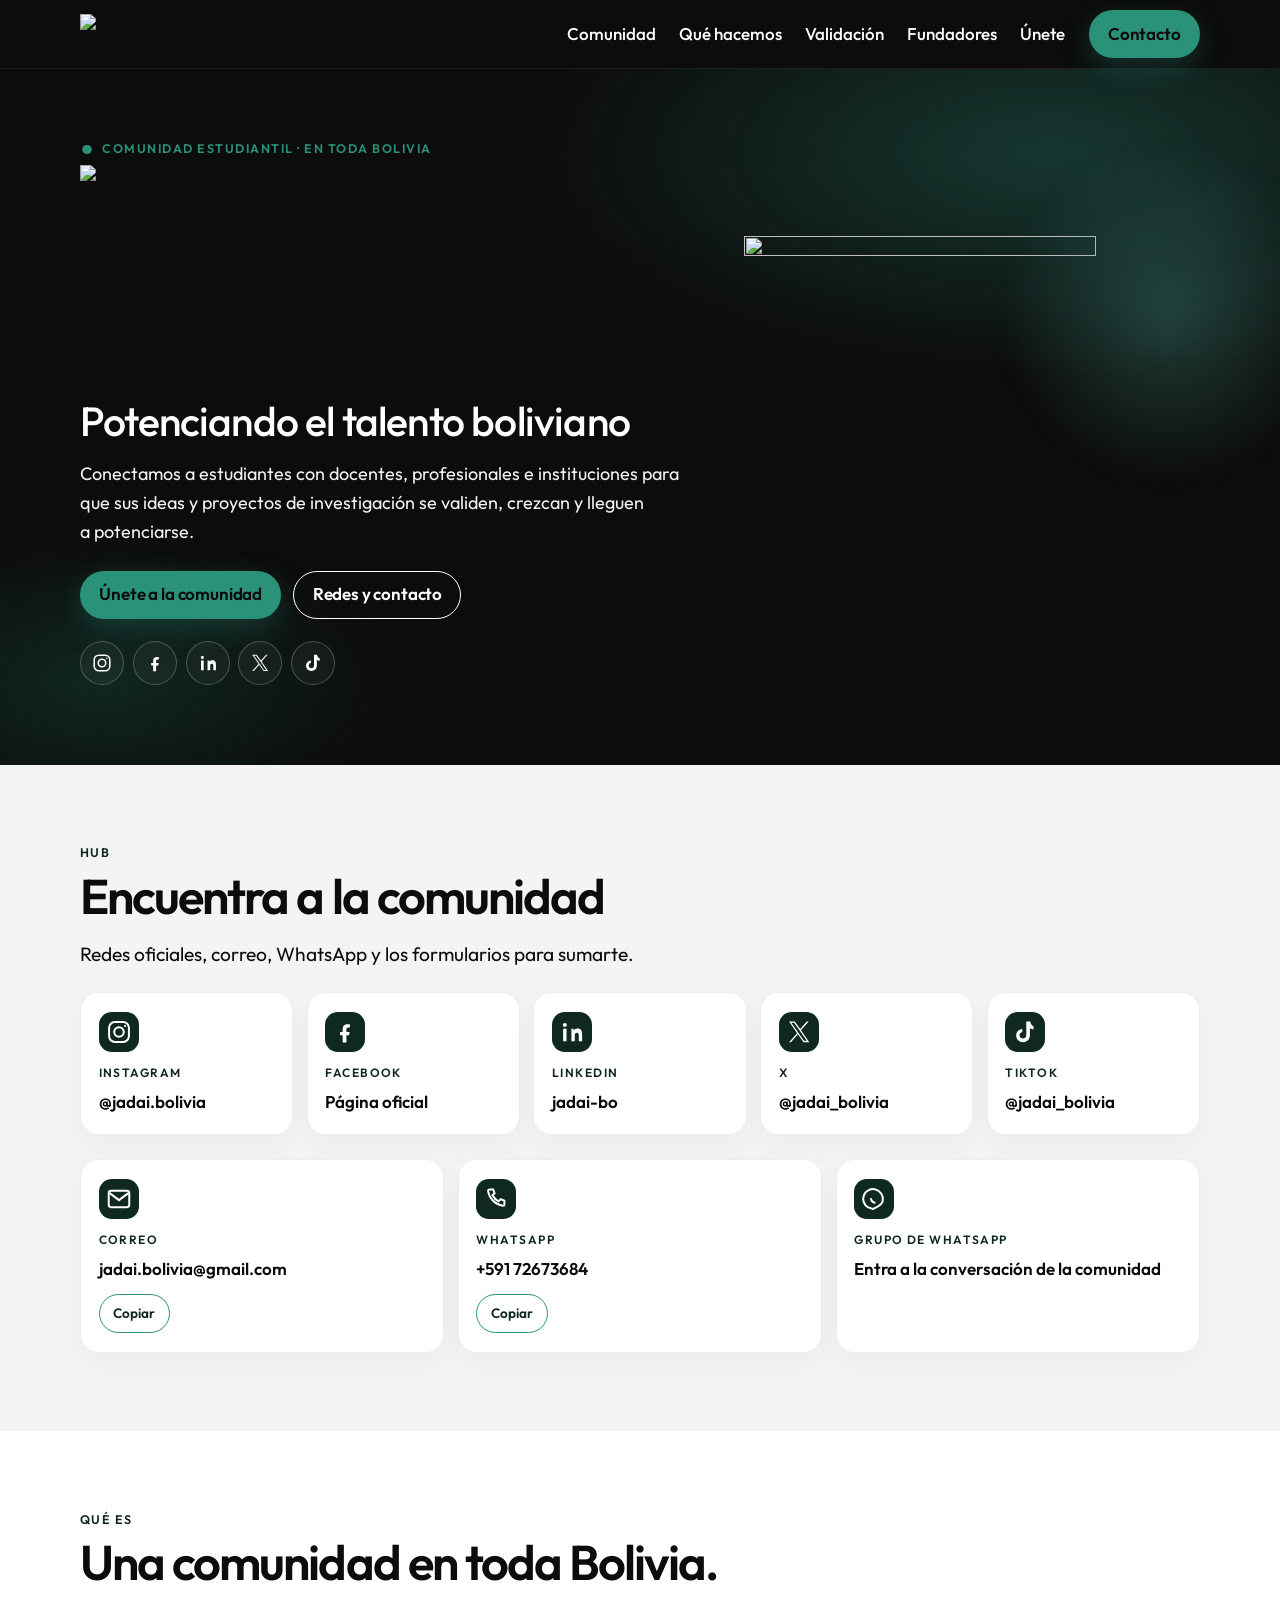
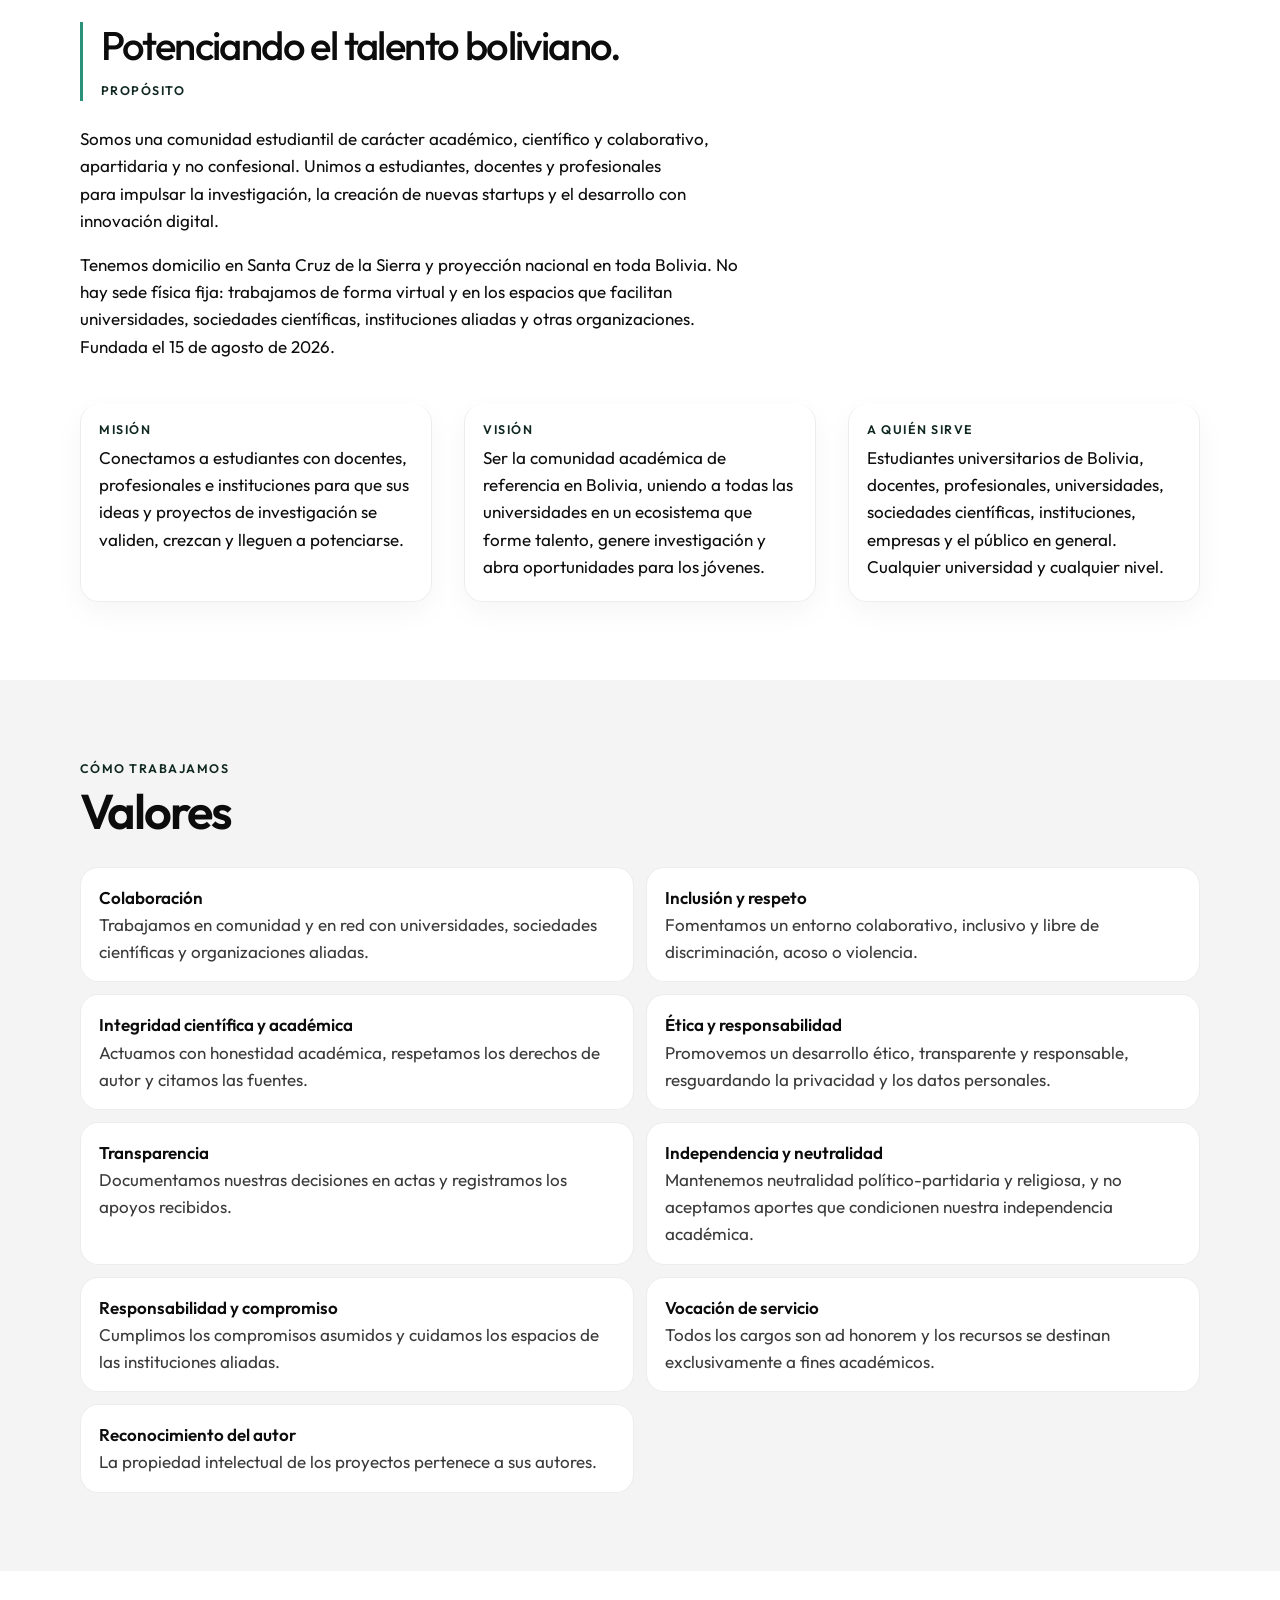
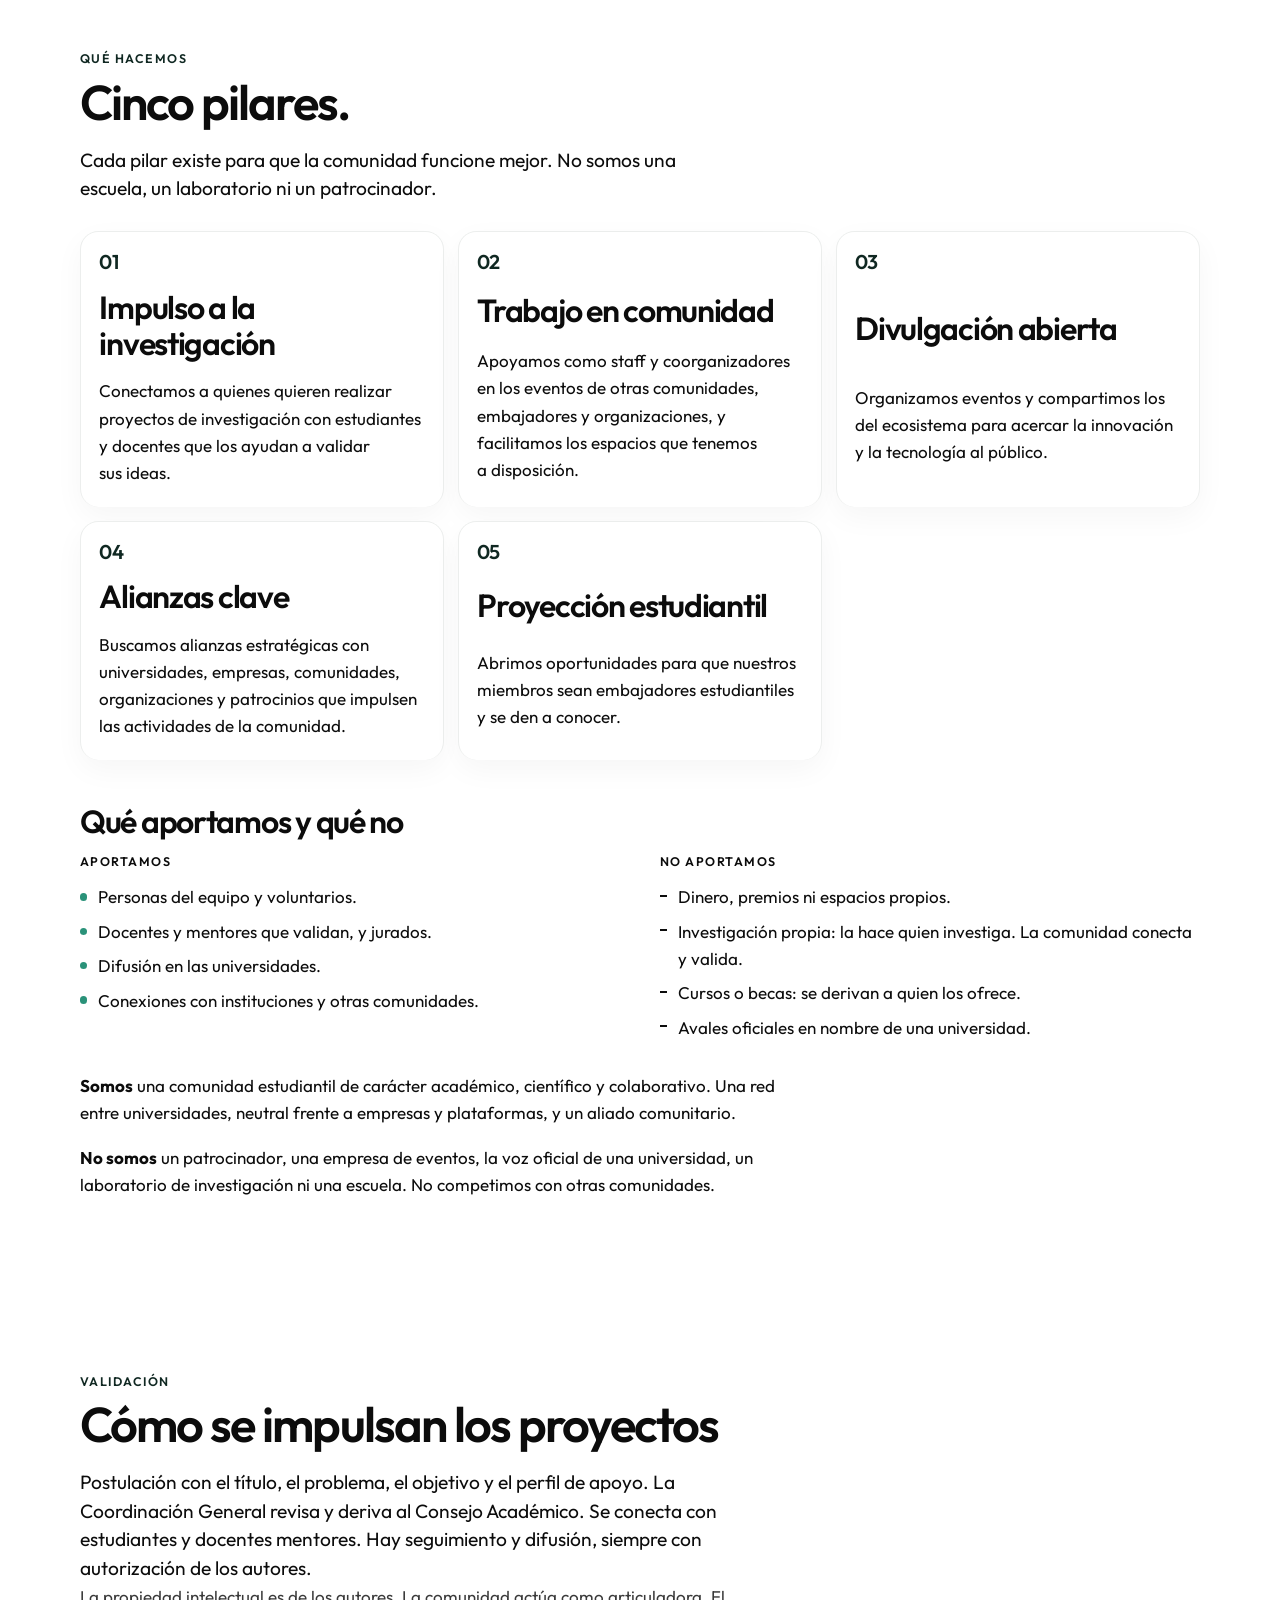
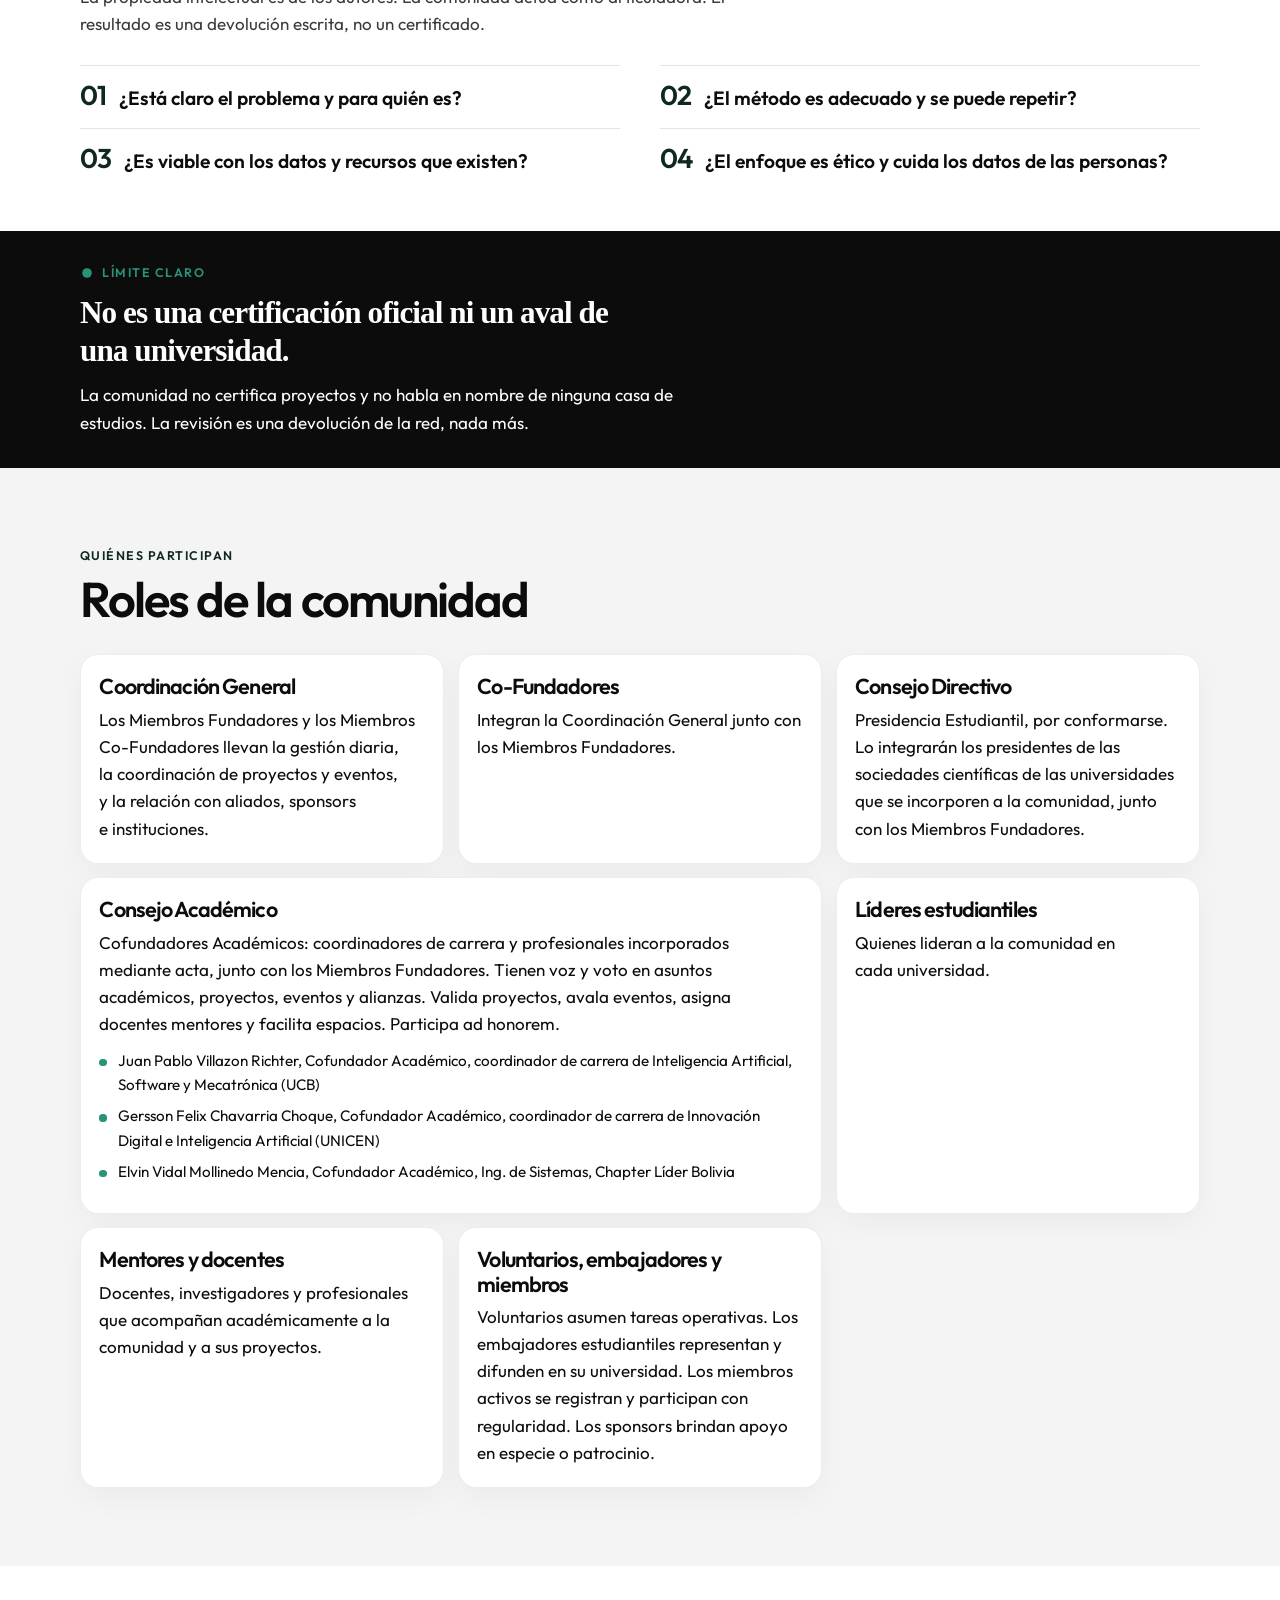
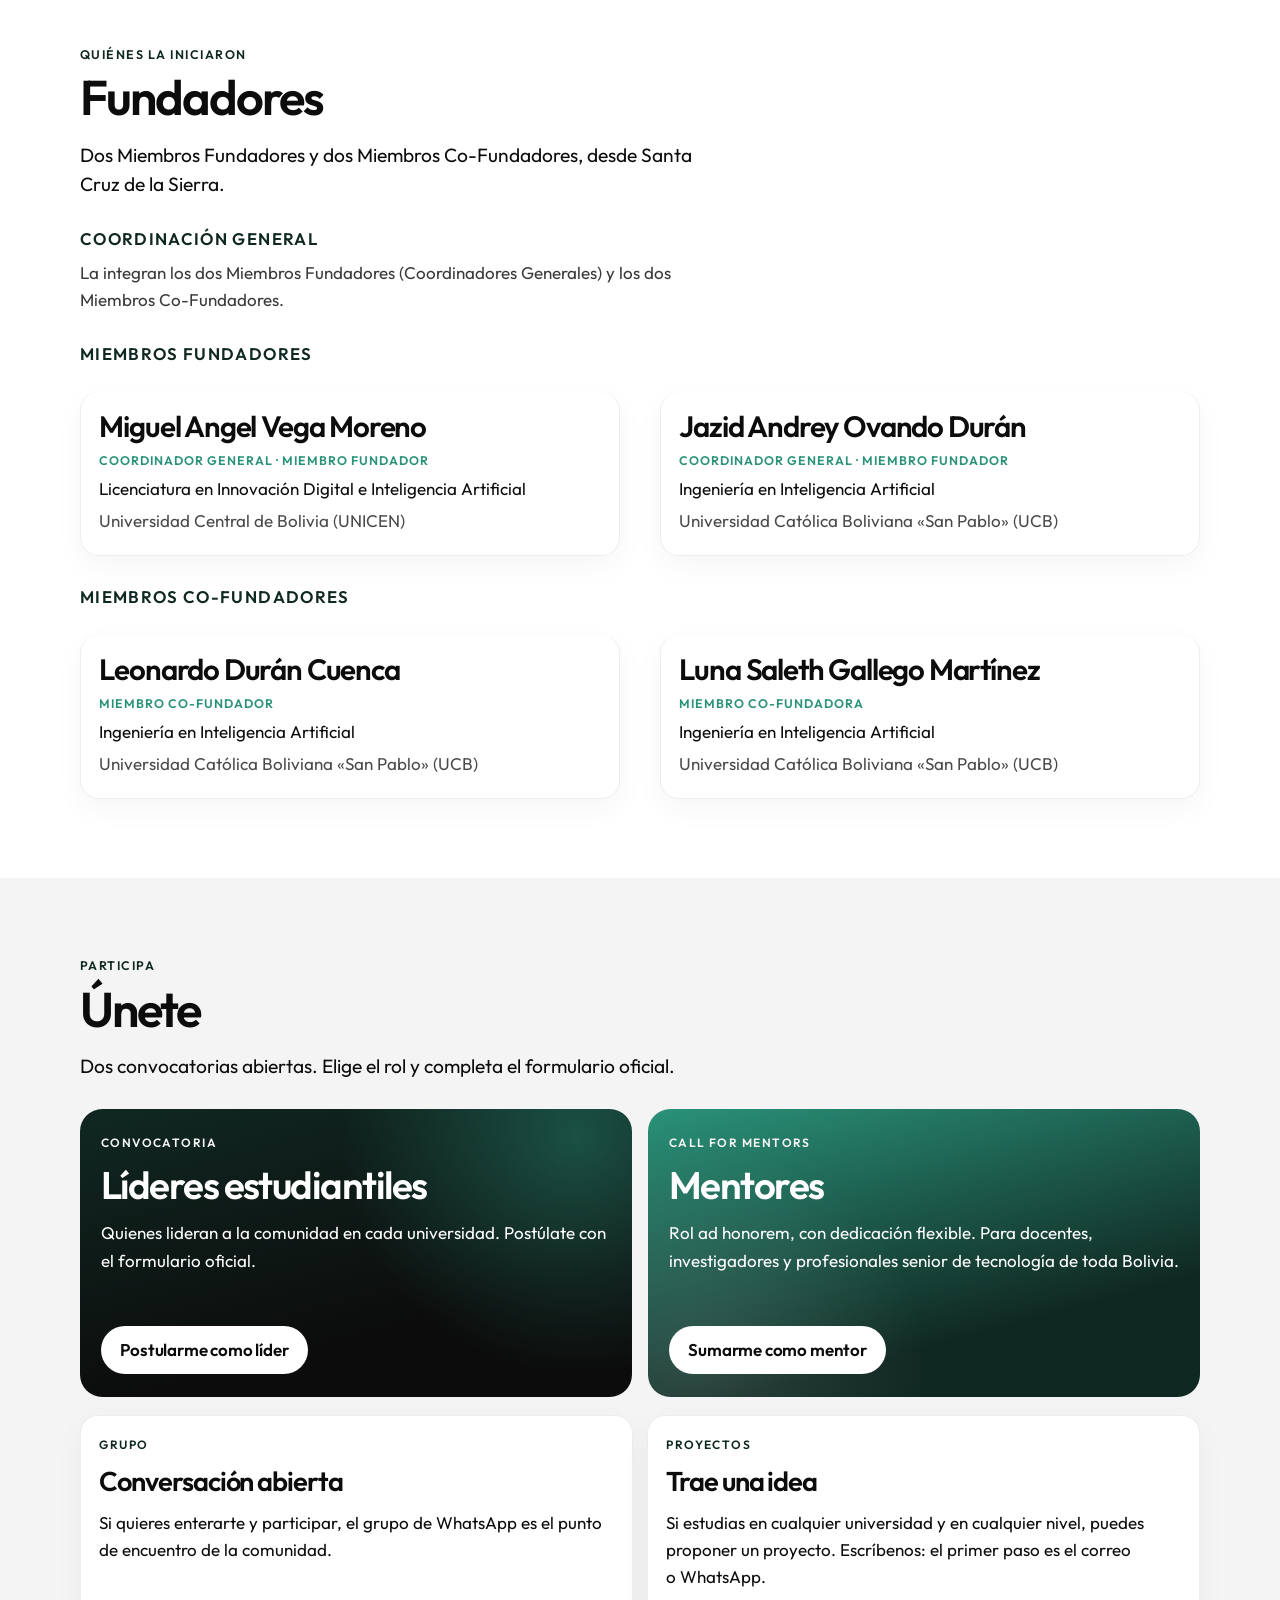
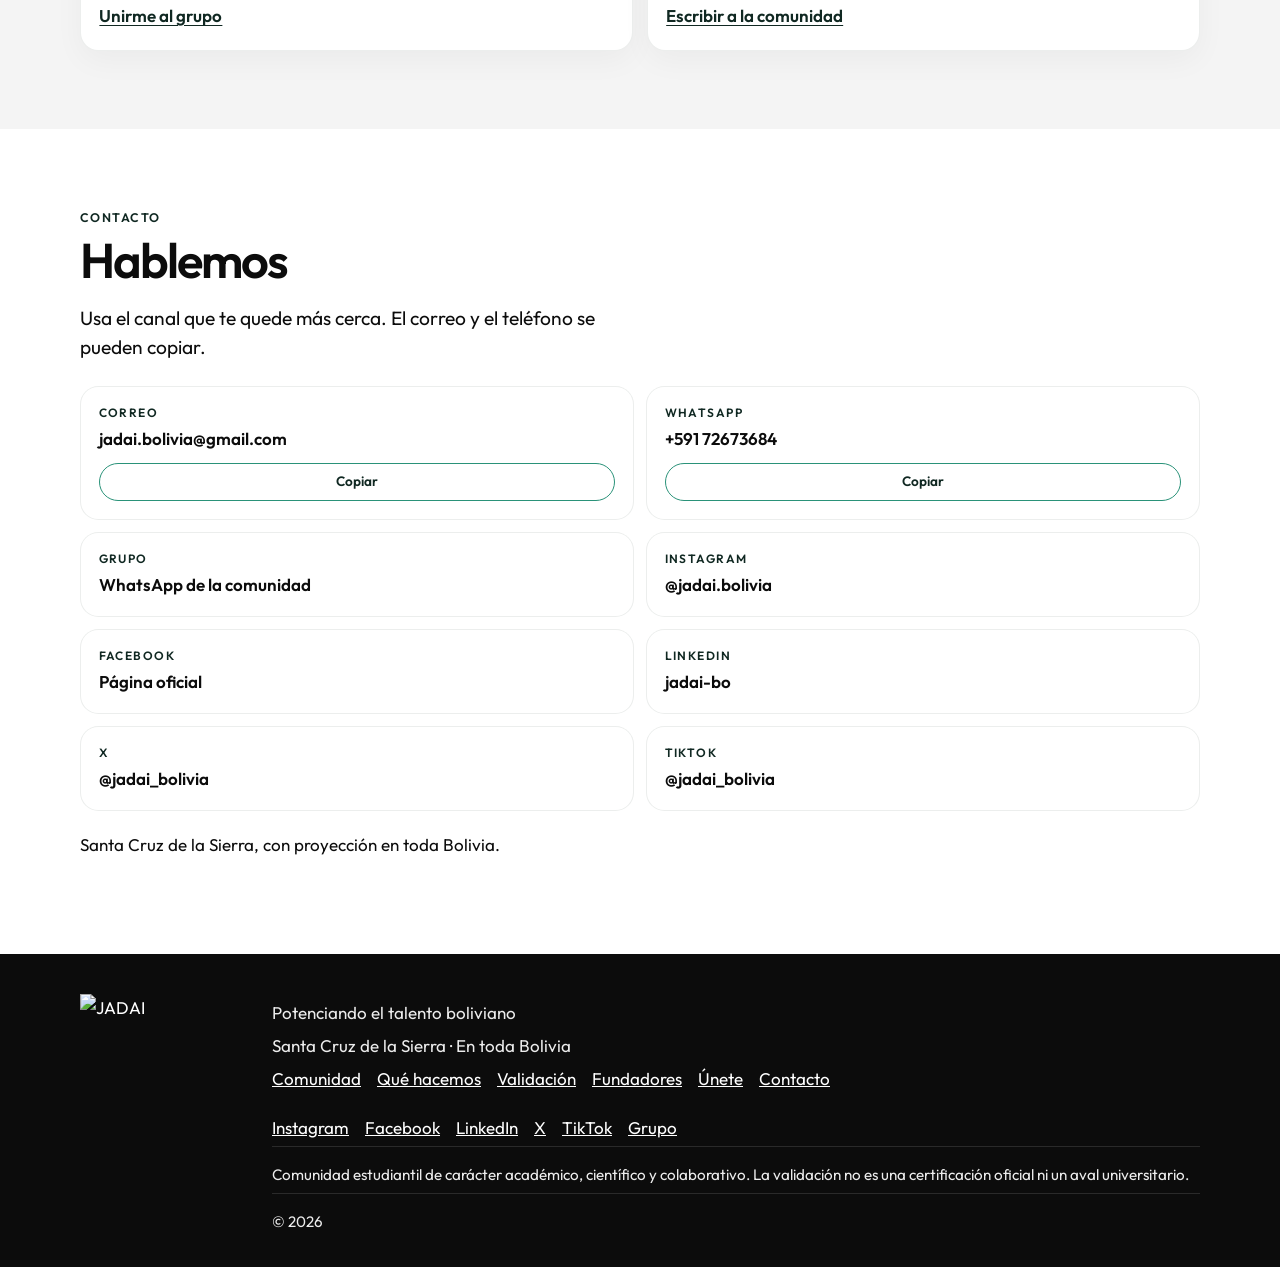
==== index.html @ df8240fe "Alinear identidad pública con las actas 001, 002 y 003. Los Co-Fundadores integran la Coordinación G" ====
<!DOCTYPE html>
<html lang="es-BO">
  <head>
    <meta charset="utf-8">
    <meta name="viewport" content="width=device-width, initial-scale=1">
    <meta name="color-scheme" content="dark light">
    <meta name="theme-color" content="#0C0C0C">
    <title>Potenciando el talento boliviano</title>
    <meta name="description" content="Comunidad estudiantil, académica y colaborativa en toda Bolivia. Conectamos a estudiantes con docentes, profesionales e instituciones para validar y potenciar proyectos de investigación.">
    <meta name="robots" content="index, follow">
    <link rel="canonical" href="https://vegamorenomiguelangel1-pixel.github.io/JADAI-/">
    <meta property="og:type" content="website">
    <meta property="og:locale" content="es_BO">
    <meta property="og:site_name" content="JADAI">
    <meta property="og:title" content="Potenciando el talento boliviano">
    <meta property="og:description" content="Comunidad estudiantil en toda Bolivia. Conectamos a estudiantes con docentes, profesionales e instituciones para que sus ideas y proyectos de investigación se validen, crezcan y lleguen a potenciarse.">
    <meta property="og:url" content="https://vegamorenomiguelangel1-pixel.github.io/JADAI-/">
    <meta property="og:image" content="https://vegamorenomiguelangel1-pixel.github.io/JADAI-/assets/og.png">
    <meta property="og:image:width" content="1200">
    <meta property="og:image:height" content="630">
    <meta property="og:image:alt" content="Marca: un círculo con un triángulo, dos puntos en la base y un punto verde en la cima. Potenciando el talento boliviano.">
    <meta name="twitter:card" content="summary_large_image">
    <meta name="twitter:site" content="@jadai_bolivia">
    <meta name="twitter:title" content="Potenciando el talento boliviano">
    <meta name="twitter:description" content="Comunidad estudiantil en toda Bolivia. Conectamos a estudiantes con docentes, profesionales e instituciones para potenciar la investigación.">
    <meta name="twitter:image" content="https://vegamorenomiguelangel1-pixel.github.io/JADAI-/assets/og.png">
    <link rel="icon" href="favicon.ico" sizes="any">
    <link rel="icon" href="assets/favicon.svg" type="image/svg+xml">
    <link rel="icon" href="assets/favicon-32.png" type="image/png" sizes="32x32">
    <link rel="apple-touch-icon" href="assets/apple-touch-icon.png">
    <link rel="manifest" href="site.webmanifest">
    <link rel="preload" href="assets/fonts/outfit-latin-400-normal.woff2" as="font" type="font/woff2" crossorigin>
    <link rel="preload" href="assets/fonts/outfit-latin-700-normal.woff2" as="font" type="font/woff2" crossorigin>
    <link rel="stylesheet" href="css/styles.css">
    <script>if (!window.matchMedia("(prefers-reduced-motion: reduce)").matches) document.documentElement.classList.add("can-reveal");</script>
    <noscript><style>.hub .reveal{opacity:1;transform:none}</style></noscript>
  </head>
  <body class="hub">
    <canvas id="marca-fondo" class="marca-fondo" aria-hidden="true"></canvas>
    <a class="skip" href="#contenido">Saltar al contenido</a>
    <header class="site-header">
      <div class="header-inner wrap">
        <a class="brand" href="#inicio">
          <img src="assets/logo-sin-texto-sobre-negro.svg" alt="Inicio" width="40" height="40">
        </a>
        <input class="nav-check" type="checkbox" id="nav-toggle">
        <label class="nav-toggle" for="nav-toggle">
          <span class="when-closed">Menú</span>
          <span class="when-open">Cerrar</span>
        </label>
        <nav id="nav" class="nav-panel" aria-label="Secciones">
          <ul>
            <li><a href="#que-es">Comunidad</a></li>
            <li><a href="#que-hacemos">Qué hacemos</a></li>
            <li><a href="#validacion">Validación</a></li>
            <li><a href="#fundadores">Fundadores</a></li>
            <li><a href="#unete">Únete</a></li>
          </ul>
          <a class="btn btn-primary btn-nav" href="#proponer">Contacto</a>
        </nav>
      </div>
    </header>

    <main id="contenido">
      <section class="hero" id="inicio" aria-labelledby="titulo">
        <div class="hero-glow" aria-hidden="true"></div>
        <div class="wrap hero-grid">
          <div class="hero-copy">
            <p class="kicker">
              <img class="pulse" src="assets/logo-punto-verde.svg" alt="" width="16" height="16">
              Comunidad estudiantil · En toda Bolivia
            </p>
            <h1 id="titulo">
              <img
                class="hero-wordmark"
                src="assets/logo-con-texto-sobre-negro.svg"
                width="280"
                height="280"
                alt="JADAI"
              >
            </h1>
            <p class="tagline">Potenciando el talento boliviano</p>
            <p class="lead">Conectamos a estudiantes con docentes, profesionales e instituciones para que sus ideas y proyectos de investigación se validen, crezcan y lleguen a potenciarse.</p>
            <div class="hero-actions">
              <a class="btn btn-primary" href="#unete">Únete a la comunidad</a>
              <a class="btn btn-ghost" href="#proponer">Redes y contacto</a>
            </div>
            <nav class="hero-socials" aria-label="Redes oficiales">
              <a href="https://www.instagram.com/jadai.bolivia/" target="_blank" rel="noopener noreferrer me" aria-label="Instagram">
                <svg viewBox="0 0 24 24" width="22" height="22" aria-hidden="true" fill="none" stroke="currentColor" stroke-width="1.7"><rect x="3.5" y="3.5" width="17" height="17" rx="5"/><circle cx="12" cy="12" r="4.1"/><circle cx="17.2" cy="6.8" r="0.9" fill="currentColor" stroke="none"/></svg>
              </a>
              <a href="https://www.facebook.com/share/1EzJkhTDfF/" target="_blank" rel="noopener noreferrer me" aria-label="Facebook">
                <svg viewBox="0 0 24 24" width="22" height="22" aria-hidden="true" fill="currentColor"><path d="M14 8.2h2.2V5.4H14c-2.4 0-4 1.5-4 4.1V12H7.8v2.8H10V21h3.2v-6.2h2.3l.5-2.8h-2.8v-2.1c0-.8.3-1.7 1.8-1.7Z"/></svg>
              </a>
              <a href="https://www.linkedin.com/company/jadai-bo/" target="_blank" rel="noopener noreferrer me" aria-label="LinkedIn">
                <svg viewBox="0 0 24 24" width="22" height="22" aria-hidden="true" fill="currentColor"><path d="M4.4 9.2h2.9V20H4.4V9.2ZM5.85 4.2a1.7 1.7 0 1 1 0 3.4 1.7 1.7 0 0 1 0-3.4ZM10.5 9.2h2.8v1.5c.4-.8 1.5-1.8 3.3-1.8 3.5 0 4.1 2.3 4.1 5.3V20h-2.9v-4.7c0-1.1 0-2.6-1.6-2.6s-1.8 1.2-1.8 2.5V20h-2.9V9.2Z"/></svg>
              </a>
              <a href="https://x.com/jadai_bolivia" target="_blank" rel="noopener noreferrer me" aria-label="X">
                <svg viewBox="0 0 24 24" width="22" height="22" aria-hidden="true" fill="currentColor"><path d="M13.7 10.4 20.3 3h-1.6l-5.7 6.4L8.4 3H3.5l6.9 10-6.9 7.8h1.6l6-6.8 4.8 6.8h4.9L13.7 10.4Zm-2.1 2.4-.7-1-5.5-7.8h2.4l4.4 6.3.7 1 5.8 8.2h-2.4l-4.7-6.7Z"/></svg>
              </a>
              <a href="https://www.tiktok.com/@jadai_bolivia" target="_blank" rel="noopener noreferrer me" aria-label="TikTok">
                <svg viewBox="0 0 24 24" width="22" height="22" aria-hidden="true" fill="currentColor"><path d="M14.2 3h2.3c.2 1.8 1.3 3.4 2.9 4.2v2.4c-1.1.1-2.2-.2-3.2-.8v6.3c0 3.2-2.6 5.7-5.9 5.7S4.4 18.3 4.4 15.1c0-3 2.3-5.5 5.3-5.7v2.5c-1.4.2-2.4 1.4-2.4 2.8 0 1.6 1.3 2.9 2.9 2.9s2.9-1.3 2.9-2.9V3Z"/></svg>
              </a>
            </nav>
          </div>
          <div class="hero-visual" aria-hidden="true">
            <img
              class="hero-logo"
              src="assets/logo-sin-texto-sobre-negro.svg"
              width="480"
              height="480"
              alt=""
            >
          </div>
        </div>
      </section>

      <section class="hub-dock" id="redes" aria-labelledby="redes-titulo">
        <div class="wrap">
          <p class="kicker">Hub</p>
          <h2 id="redes-titulo">Encuentra a la comunidad</h2>
          <p class="lede">Redes oficiales, correo, WhatsApp y los formularios para sumarte.</p>
          <div class="social-grid">
            <a class="dock-card tilt-card" href="https://www.instagram.com/jadai.bolivia/" target="_blank" rel="noopener noreferrer me">
              <span class="dock-icon" aria-hidden="true">
                <svg viewBox="0 0 24 24" width="28" height="28" fill="none" stroke="currentColor" stroke-width="1.7"><rect x="3.5" y="3.5" width="17" height="17" rx="5"/><circle cx="12" cy="12" r="4.1"/><circle cx="17.2" cy="6.8" r="0.9" fill="currentColor" stroke="none"/></svg>
              </span>
              <span class="dock-label">Instagram</span>
              <span class="dock-value">@jadai.bolivia</span>
            </a>
            <a class="dock-card tilt-card" href="https://www.facebook.com/share/1EzJkhTDfF/" target="_blank" rel="noopener noreferrer me">
              <span class="dock-icon" aria-hidden="true">
                <svg viewBox="0 0 24 24" width="28" height="28" fill="currentColor"><path d="M14 8.2h2.2V5.4H14c-2.4 0-4 1.5-4 4.1V12H7.8v2.8H10V21h3.2v-6.2h2.3l.5-2.8h-2.8v-2.1c0-.8.3-1.7 1.8-1.7Z"/></svg>
              </span>
              <span class="dock-label">Facebook</span>
              <span class="dock-value">Página oficial</span>
            </a>
            <a class="dock-card tilt-card" href="https://www.linkedin.com/company/jadai-bo/" target="_blank" rel="noopener noreferrer me">
              <span class="dock-icon" aria-hidden="true">
                <svg viewBox="0 0 24 24" width="28" height="28" fill="currentColor"><path d="M4.4 9.2h2.9V20H4.4V9.2ZM5.85 4.2a1.7 1.7 0 1 1 0 3.4 1.7 1.7 0 0 1 0-3.4ZM10.5 9.2h2.8v1.5c.4-.8 1.5-1.8 3.3-1.8 3.5 0 4.1 2.3 4.1 5.3V20h-2.9v-4.7c0-1.1 0-2.6-1.6-2.6s-1.8 1.2-1.8 2.5V20h-2.9V9.2Z"/></svg>
              </span>
              <span class="dock-label">LinkedIn</span>
              <span class="dock-value">jadai-bo</span>
            </a>
            <a class="dock-card tilt-card" href="https://x.com/jadai_bolivia" target="_blank" rel="noopener noreferrer me">
              <span class="dock-icon" aria-hidden="true">
                <svg viewBox="0 0 24 24" width="28" height="28" fill="currentColor"><path d="M13.7 10.4 20.3 3h-1.6l-5.7 6.4L8.4 3H3.5l6.9 10-6.9 7.8h1.6l6-6.8 4.8 6.8h4.9L13.7 10.4Zm-2.1 2.4-.7-1-5.5-7.8h2.4l4.4 6.3.7 1 5.8 8.2h-2.4l-4.7-6.7Z"/></svg>
              </span>
              <span class="dock-label">X</span>
              <span class="dock-value">@jadai_bolivia</span>
            </a>
            <a class="dock-card tilt-card" href="https://www.tiktok.com/@jadai_bolivia" target="_blank" rel="noopener noreferrer me">
              <span class="dock-icon" aria-hidden="true">
                <svg viewBox="0 0 24 24" width="28" height="28" fill="currentColor"><path d="M14.2 3h2.3c.2 1.8 1.3 3.4 2.9 4.2v2.4c-1.1.1-2.2-.2-3.2-.8v6.3c0 3.2-2.6 5.7-5.9 5.7S4.4 18.3 4.4 15.1c0-3 2.3-5.5 5.3-5.7v2.5c-1.4.2-2.4 1.4-2.4 2.8 0 1.6 1.3 2.9 2.9 2.9s2.9-1.3 2.9-2.9V3Z"/></svg>
              </span>
              <span class="dock-label">TikTok</span>
              <span class="dock-value">@jadai_bolivia</span>
            </a>
          </div>
          <div class="dock-grid">
            <div class="dock-card tilt-card">
              <span class="dock-icon" aria-hidden="true">
                <svg viewBox="0 0 24 24" width="28" height="28" fill="none" stroke="currentColor" stroke-width="1.7"><rect x="3.2" y="5" width="17.6" height="14" rx="2"/><path d="m4 7 8 6 8-6"/></svg>
              </span>
              <span class="dock-label">Correo</span>
              <a class="dock-value" href="mailto:jadai.bolivia@gmail.com">jadai.bolivia@gmail.com</a>
              <button class="copy-btn" type="button" data-copy="jadai.bolivia@gmail.com" data-ok="Correo copiado" aria-label="Copiar correo">Copiar</button>
            </div>
            <div class="dock-card tilt-card">
              <span class="dock-icon" aria-hidden="true">
                <svg viewBox="0 0 24 24" width="28" height="28" fill="none" stroke="currentColor" stroke-width="1.7"><path d="M6.5 3.8h3.1l1.2 3.2-1.8 1.8a12 12 0 0 0 5.2 5.2l1.8-1.8 3.2 1.2v3.1c0 .7-.6 1.3-1.3 1.3A15.2 15.2 0 0 1 5.2 5.1c0-.7.6-1.3 1.3-1.3Z"/></svg>
              </span>
              <span class="dock-label">WhatsApp</span>
              <a class="dock-value" href="https://wa.me/59172673684" target="_blank" rel="noopener noreferrer">+591 72673684</a>
              <button class="copy-btn" type="button" data-copy="+591 72673684" data-ok="Número copiado" aria-label="Copiar teléfono">Copiar</button>
            </div>
            <a class="dock-card tilt-card" href="https://chat.whatsapp.com/KNrKSTzLwH68PcHUtKXGtx" target="_blank" rel="noopener noreferrer">
              <span class="dock-icon" aria-hidden="true">
                <svg viewBox="0 0 24 24" width="28" height="28" fill="none" stroke="currentColor" stroke-width="1.7"><path d="M7 19.2A8.4 8.4 0 1 1 19.5 13c0 4.4-8.5 7.6-8.5 7.6S9.4 19.8 7 19.2Z"/><path d="M9.2 11.4c.4 2 2 3.6 4 4"/></svg>
              </span>
              <span class="dock-label">Grupo de WhatsApp</span>
              <span class="dock-value">Entra a la conversación de la comunidad</span>
            </a>
          </div>
        </div>
      </section>

      <section class="block" id="que-es" aria-labelledby="que-es-titulo">
        <div class="wrap">
          <p class="kicker">Qué es</p>
          <h2 id="que-es-titulo">Una comunidad en toda Bolivia.</h2>
          <blockquote class="purpose">
            <p>Potenciando el talento boliviano.</p>
            <footer>Propósito</footer>
          </blockquote>
          <div class="prose reveal">
            <p>Somos una comunidad estudiantil de carácter académico, científico y colaborativo, apartidaria y no confesional. Unimos a estudiantes, docentes y profesionales para impulsar la investigación, la creación de nuevas startups y el desarrollo con innovación digital.</p>
            <p>Tenemos domicilio en Santa Cruz de la Sierra y proyección nacional en toda Bolivia. No hay sede física fija: trabajamos de forma virtual y en los espacios que facilitan universidades, sociedades científicas, instituciones aliadas y otras organizaciones. Fundada el 15 de agosto de 2026.</p>
          </div>
          <div class="statements">
            <article class="tilt-card reveal">
              <h3>Misión</h3>
              <p>Conectamos a estudiantes con docentes, profesionales e instituciones para que sus ideas y proyectos de investigación se validen, crezcan y lleguen a potenciarse.</p>
            </article>
            <article class="tilt-card reveal">
              <h3>Visión</h3>
              <p>Ser la comunidad académica de referencia en Bolivia, uniendo a todas las universidades en un ecosistema que forme talento, genere investigación y abra oportunidades para los jóvenes.</p>
            </article>
            <article class="tilt-card reveal">
              <h3>A quién sirve</h3>
              <p>Estudiantes universitarios de Bolivia, docentes, profesionales, universidades, sociedades científicas, instituciones, empresas y el público en general. Cualquier universidad y cualquier nivel.</p>
            </article>
          </div>
        </div>
      </section>

      <section class="block band" id="valores" aria-labelledby="valores-titulo">
        <div class="wrap">
          <p class="kicker">Cómo trabajamos</p>
          <h2 id="valores-titulo">Valores</h2>
          <dl class="values">
            <div class="reveal">
              <dt>Colaboración</dt>
              <dd>Trabajamos en comunidad y en red con universidades, sociedades científicas y organizaciones aliadas.</dd>
            </div>
            <div class="reveal">
              <dt>Inclusión y respeto</dt>
              <dd>Fomentamos un entorno colaborativo, inclusivo y libre de discriminación, acoso o violencia.</dd>
            </div>
            <div class="reveal">
              <dt>Integridad científica y académica</dt>
              <dd>Actuamos con honestidad académica, respetamos los derechos de autor y citamos las fuentes.</dd>
            </div>
            <div class="reveal">
              <dt>Ética y responsabilidad</dt>
              <dd>Promovemos un desarrollo ético, transparente y responsable, resguardando la privacidad y los datos personales.</dd>
            </div>
            <div class="reveal">
              <dt>Transparencia</dt>
              <dd>Documentamos nuestras decisiones en actas y registramos los apoyos recibidos.</dd>
            </div>
            <div class="reveal">
              <dt>Independencia y neutralidad</dt>
              <dd>Mantenemos neutralidad político-partidaria y religiosa, y no aceptamos aportes que condicionen nuestra independencia académica.</dd>
            </div>
            <div class="reveal">
              <dt>Responsabilidad y compromiso</dt>
              <dd>Cumplimos los compromisos asumidos y cuidamos los espacios de las instituciones aliadas.</dd>
            </div>
            <div class="reveal">
              <dt>Vocación de servicio</dt>
              <dd>Todos los cargos son ad honorem y los recursos se destinan exclusivamente a fines académicos.</dd>
            </div>
            <div class="reveal">
              <dt>Reconocimiento del autor</dt>
              <dd>La propiedad intelectual de los proyectos pertenece a sus autores.</dd>
            </div>
          </dl>
        </div>
      </section>

      <section class="block" id="que-hacemos" aria-labelledby="hacemos-titulo">
        <div class="wrap">
          <p class="kicker">Qué hacemos</p>
          <h2 id="hacemos-titulo">Cinco pilares.</h2>
          <p class="lede">Cada pilar existe para que la comunidad funcione mejor. No somos una escuela, un laboratorio ni un patrocinador.</p>

          <ol class="pillars">
            <li class="tilt-card reveal">
              <span class="num" aria-hidden="true">01</span>
              <h3>Impulso a la investigación</h3>
              <p>Conectamos a quienes quieren realizar proyectos de investigación con estudiantes y docentes que los ayudan a validar sus ideas.</p>
            </li>
            <li class="tilt-card reveal">
              <span class="num" aria-hidden="true">02</span>
              <h3>Trabajo en comunidad</h3>
              <p>Apoyamos como staff y coorganizadores en los eventos de otras comunidades, embajadores y organizaciones, y facilitamos los espacios que tenemos a disposición.</p>
            </li>
            <li class="tilt-card reveal">
              <span class="num" aria-hidden="true">03</span>
              <h3>Divulgación abierta</h3>
              <p>Organizamos eventos y compartimos los del ecosistema para acercar la innovación y la tecnología al público.</p>
            </li>
            <li class="tilt-card reveal">
              <span class="num" aria-hidden="true">04</span>
              <h3>Alianzas clave</h3>
              <p>Buscamos alianzas estratégicas con universidades, empresas, comunidades, organizaciones y patrocinios que impulsen las actividades de la comunidad.</p>
            </li>
            <li class="tilt-card reveal">
              <span class="num" aria-hidden="true">05</span>
              <h3>Proyección estudiantil</h3>
              <p>Abrimos oportunidades para que nuestros miembros sean embajadores estudiantiles y se den a conocer.</p>
            </li>
          </ol>

          <div class="limits reveal">
            <h3>Qué aportamos y qué no</h3>
            <div class="split">
              <div>
                <h4>Aportamos</h4>
                <ul class="plain-list">
                  <li>Personas del equipo y voluntarios.</li>
                  <li>Docentes y mentores que validan, y jurados.</li>
                  <li>Difusión en las universidades.</li>
                  <li>Conexiones con instituciones y otras comunidades.</li>
                </ul>
              </div>
              <div>
                <h4>No aportamos</h4>
                <ul class="plain-list dash-list">
                  <li>Dinero, premios ni espacios propios.</li>
                  <li>Investigación propia: la hace quien investiga. La comunidad conecta y valida.</li>
                  <li>Cursos o becas: se derivan a quien los ofrece.</li>
                  <li>Avales oficiales en nombre de una universidad.</li>
                </ul>
              </div>
            </div>
            <div class="identity-lines">
              <p><strong>Somos</strong> una comunidad estudiantil de carácter académico, científico y colaborativo. Una red entre universidades, neutral frente a empresas y plataformas, y un aliado comunitario.</p>
              <p><strong>No somos</strong> un patrocinador, una empresa de eventos, la voz oficial de una universidad, un laboratorio de investigación ni una escuela. No competimos con otras comunidades.</p>
            </div>
          </div>
        </div>
      </section>

      <section class="block" id="validacion" aria-labelledby="validacion-titulo">
        <div class="wrap">
          <p class="kicker">Validación</p>
          <h2 id="validacion-titulo">Cómo se impulsan los proyectos</h2>
          <p class="lede">Postulación con el título, el problema, el objetivo y el perfil de apoyo. La Coordinación General revisa y deriva al Consejo Académico. Se conecta con estudiantes y docentes mentores. Hay seguimiento y difusión, siempre con autorización de los autores.</p>
          <p class="aside">La propiedad intelectual es de los autores. La comunidad actúa como articuladora. El resultado es una devolución escrita, no un certificado.</p>
          <ol class="questions">
            <li class="reveal">
              <span class="num" aria-hidden="true">01</span>
              <h3>¿Está claro el problema y para quién es?</h3>
            </li>
            <li class="reveal">
              <span class="num" aria-hidden="true">02</span>
              <h3>¿El método es adecuado y se puede repetir?</h3>
            </li>
            <li class="reveal">
              <span class="num" aria-hidden="true">03</span>
              <h3>¿Es viable con los datos y recursos que existen?</h3>
            </li>
            <li class="reveal">
              <span class="num" aria-hidden="true">04</span>
              <h3>¿El enfoque es ético y cuida los datos de las personas?</h3>
            </li>
          </ol>
        </div>
        <div class="disclaimer">
          <div class="wrap">
            <p class="kicker">
              <img src="assets/logo-punto-verde.svg" alt="" width="16" height="16">
              Límite claro
            </p>
            <p class="disclaimer-title">No es una certificación oficial ni un aval de una universidad.</p>
            <p>La comunidad no certifica proyectos y no habla en nombre de ninguna casa de estudios. La revisión es una devolución de la red, nada más.</p>
          </div>
        </div>
      </section>

      <section class="block band" id="roles" aria-labelledby="roles-titulo">
        <div class="wrap">
          <p class="kicker">Quiénes participan</p>
          <h2 id="roles-titulo">Roles de la comunidad</h2>
          <div class="roles-grid">
            <article class="role-card tilt-card reveal">
              <h3>Coordinación General</h3>
              <p>Los Miembros Fundadores y los Miembros Co-Fundadores llevan la gestión diaria, la coordinación de proyectos y eventos, y la relación con aliados, sponsors e instituciones.</p>
            </article>
            <article class="role-card tilt-card reveal">
              <h3>Co-Fundadores</h3>
              <p>Integran la Coordinación General junto con los Miembros Fundadores.</p>
            </article>
            <article class="role-card tilt-card reveal">
              <h3>Consejo Directivo</h3>
              <p>Presidencia Estudiantil, por conformarse. Lo integrarán los presidentes de las sociedades científicas de las universidades que se incorporen a la comunidad, junto con los Miembros Fundadores.</p>
            </article>
            <article class="role-card tilt-card reveal">
              <h3>Consejo Académico</h3>
              <p>Cofundadores Académicos: coordinadores de carrera y profesionales incorporados mediante acta, junto con los Miembros Fundadores. Tienen voz y voto en asuntos académicos, proyectos, eventos y alianzas. Valida proyectos, avala eventos, asigna docentes mentores y facilita espacios. Participa ad honorem.</p>
              <ul class="plain-list">
                <li>Juan Pablo Villazon Richter, Cofundador Académico, coordinador de carrera de Inteligencia Artificial, Software y Mecatrónica (UCB)</li>
                <li>Gersson Felix Chavarria Choque, Cofundador Académico, coordinador de carrera de Innovación Digital e Inteligencia Artificial (UNICEN)</li>
                <li>Elvin Vidal Mollinedo Mencia, Cofundador Académico, Ing. de Sistemas, Chapter Líder Bolivia</li>
              </ul>
            </article>
            <article class="role-card tilt-card reveal">
              <h3>Líderes estudiantiles</h3>
              <p>Quienes lideran a la comunidad en cada universidad.</p>
            </article>
            <article class="role-card tilt-card reveal">
              <h3>Mentores y docentes</h3>
              <p>Docentes, investigadores y profesionales que acompañan académicamente a la comunidad y a sus proyectos.</p>
            </article>
            <article class="role-card tilt-card reveal">
              <h3>Voluntarios, embajadores y miembros</h3>
              <p>Voluntarios asumen tareas operativas. Los embajadores estudiantiles representan y difunden en su universidad. Los miembros activos se registran y participan con regularidad. Los sponsors brindan apoyo en especie o patrocinio.</p>
            </article>
          </div>
        </div>
      </section>

      <section class="block" id="fundadores" aria-labelledby="fundadores-titulo">
        <div class="wrap">
          <p class="kicker">Quiénes la iniciaron</p>
          <h2 id="fundadores-titulo">Fundadores</h2>
          <p class="lede">Dos Miembros Fundadores y dos Miembros Co-Fundadores, desde Santa Cruz de la Sierra.</p>
          <h3 class="founders-label">Coordinación General</h3>
          <p class="aside">La integran los dos Miembros Fundadores (Coordinadores Generales) y los dos Miembros Co-Fundadores.</p>
          <h3 class="founders-label">Miembros Fundadores</h3>
          <div class="founders">
            <article class="founder tilt-card reveal">
              <h3>Miguel Angel Vega Moreno</h3>
              <p class="role-tag">Coordinador General · Miembro Fundador</p>
              <p class="program">Licenciatura en Innovación Digital e Inteligencia Artificial</p>
              <p class="uni">Universidad Central de Bolivia (UNICEN)</p>
            </article>
            <article class="founder tilt-card reveal">
              <h3>Jazid Andrey Ovando Durán</h3>
              <p class="role-tag">Coordinador General · Miembro Fundador</p>
              <p class="program">Ingeniería en Inteligencia Artificial</p>
              <p class="uni">Universidad Católica Boliviana «San Pablo» (UCB)</p>
            </article>
          </div>
          <h3 class="founders-label">Miembros Co-Fundadores</h3>
          <div class="founders">
            <article class="founder tilt-card reveal">
              <h3>Leonardo Durán Cuenca</h3>
              <p class="role-tag">Miembro Co-Fundador</p>
              <p class="program">Ingeniería en Inteligencia Artificial</p>
              <p class="uni">Universidad Católica Boliviana «San Pablo» (UCB)</p>
            </article>
            <article class="founder tilt-card reveal">
              <h3>Luna Saleth Gallego Martínez</h3>
              <p class="role-tag">Miembro Co-Fundadora</p>
              <p class="program">Ingeniería en Inteligencia Artificial</p>
              <p class="uni">Universidad Católica Boliviana «San Pablo» (UCB)</p>
            </article>
          </div>
        </div>
      </section>

      <section class="block band cta-band" id="unete" aria-labelledby="unete-titulo">
        <div class="wrap">
          <p class="kicker">Participa</p>
          <h2 id="unete-titulo">Únete</h2>
          <p class="lede">Dos convocatorias abiertas. Elige el rol y completa el formulario oficial.</p>
          <div class="cta-grid">
            <article class="cta-card is-leaders tilt-card reveal">
              <p class="card-kicker">Convocatoria</p>
              <h3>Líderes estudiantiles</h3>
              <p>Quienes lideran a la comunidad en cada universidad. Postúlate con el formulario oficial.</p>
              <div class="cta-actions">
                <a class="btn btn-primary" href="https://docs.google.com/forms/d/e/1FAIpQLSf5OEiT_UkVpUNN4TOM_5mx_J36dkZt2rhMXihfU1ddOK2iaA/viewform" target="_blank" rel="noopener noreferrer">Postularme como líder</a>
              </div>
            </article>
            <article class="cta-card is-mentors tilt-card reveal">
              <p class="card-kicker">CALL FOR MENTORS</p>
              <h3>Mentores</h3>
              <p>Rol ad honorem, con dedicación flexible. Para docentes, investigadores y profesionales senior de tecnología de toda Bolivia.</p>
              <div class="cta-actions">
                <a class="btn btn-primary" href="https://docs.google.com/forms/d/e/1FAIpQLSeta4CyWQitrjLGudpPh4KrEHNrIrGud82MCAZZ6jmZkaoWzA/viewform" target="_blank" rel="noopener noreferrer">Sumarme como mentor</a>
              </div>
            </article>
          </div>
          <div class="join-grid secondary-join">
            <article class="join-card tilt-card reveal">
              <p class="card-kicker">Grupo</p>
              <h3>Conversación abierta</h3>
              <p>Si quieres enterarte y participar, el grupo de WhatsApp es el punto de encuentro de la comunidad.</p>
              <a class="card-link" href="https://chat.whatsapp.com/KNrKSTzLwH68PcHUtKXGtx" target="_blank" rel="noopener noreferrer">Unirme al grupo</a>
            </article>
            <article class="join-card tilt-card reveal">
              <p class="card-kicker">Proyectos</p>
              <h3>Trae una idea</h3>
              <p>Si estudias en cualquier universidad y en cualquier nivel, puedes proponer un proyecto. Escríbenos: el primer paso es el correo o WhatsApp.</p>
              <a class="card-link" href="#proponer">Escribir a la comunidad</a>
            </article>
          </div>
        </div>
      </section>

      <section class="block" id="proponer" aria-labelledby="contacto">
        <div class="wrap">
          <p class="kicker">Contacto</p>
          <h2 id="contacto">Hablemos</h2>
          <p class="lede">Usa el canal que te quede más cerca. El correo y el teléfono se pueden copiar.</p>
          <ul class="contact-list">
            <li class="tilt-card reveal">
              <span>Correo</span>
              <a href="mailto:jadai.bolivia@gmail.com">jadai.bolivia@gmail.com</a>
              <button class="copy-btn" type="button" data-copy="jadai.bolivia@gmail.com" data-ok="Correo copiado" aria-label="Copiar correo">Copiar</button>
            </li>
            <li class="tilt-card reveal">
              <span>WhatsApp</span>
              <a href="https://wa.me/59172673684" target="_blank" rel="noopener noreferrer">+591 72673684</a>
              <button class="copy-btn" type="button" data-copy="+591 72673684" data-ok="Número copiado" aria-label="Copiar teléfono">Copiar</button>
            </li>
            <li class="tilt-card reveal">
              <span>Grupo</span>
              <a href="https://chat.whatsapp.com/KNrKSTzLwH68PcHUtKXGtx" target="_blank" rel="noopener noreferrer">WhatsApp de la comunidad</a>
            </li>
            <li class="tilt-card reveal">
              <span>Instagram</span>
              <a href="https://www.instagram.com/jadai.bolivia/" target="_blank" rel="noopener noreferrer">@jadai.bolivia</a>
            </li>
            <li class="tilt-card reveal">
              <span>Facebook</span>
              <a href="https://www.facebook.com/share/1EzJkhTDfF/" target="_blank" rel="noopener noreferrer">Página oficial</a>
            </li>
            <li class="tilt-card reveal">
              <span>LinkedIn</span>
              <a href="https://www.linkedin.com/company/jadai-bo/" target="_blank" rel="noopener noreferrer">jadai-bo</a>
            </li>
            <li class="tilt-card reveal">
              <span>X</span>
              <a href="https://x.com/jadai_bolivia" target="_blank" rel="noopener noreferrer">@jadai_bolivia</a>
            </li>
            <li class="tilt-card reveal">
              <span>TikTok</span>
              <a href="https://www.tiktok.com/@jadai_bolivia" target="_blank" rel="noopener noreferrer">@jadai_bolivia</a>
            </li>
          </ul>
          <p class="stage">Santa Cruz de la Sierra, con proyección en toda Bolivia.</p>
        </div>
      </section>
    </main>

    <p id="copia-estado" class="copy-status" role="status" aria-live="polite"></p>

    <footer class="site-footer">
      <div class="wrap footer-grid">
        <img class="footer-logo" src="assets/logo-con-texto-sobre-negro.svg" width="160" height="160" alt="JADAI">
        <div>
          <p>Potenciando el talento boliviano</p>
          <p>Santa Cruz de la Sierra · En toda Bolivia</p>
          <ul class="footer-nav">
            <li><a href="#que-es">Comunidad</a></li>
            <li><a href="#que-hacemos">Qué hacemos</a></li>
            <li><a href="#validacion">Validación</a></li>
            <li><a href="#fundadores">Fundadores</a></li>
            <li><a href="#unete">Únete</a></li>
            <li><a href="#proponer">Contacto</a></li>
          </ul>
          <ul class="footer-socials">
            <li><a href="https://www.instagram.com/jadai.bolivia/" target="_blank" rel="noopener noreferrer" aria-label="Instagram">Instagram</a></li>
            <li><a href="https://www.facebook.com/share/1EzJkhTDfF/" target="_blank" rel="noopener noreferrer" aria-label="Facebook">Facebook</a></li>
            <li><a href="https://www.linkedin.com/company/jadai-bo/" target="_blank" rel="noopener noreferrer" aria-label="LinkedIn">LinkedIn</a></li>
            <li><a href="https://x.com/jadai_bolivia" target="_blank" rel="noopener noreferrer" aria-label="X">X</a></li>
            <li><a href="https://www.tiktok.com/@jadai_bolivia" target="_blank" rel="noopener noreferrer" aria-label="TikTok">TikTok</a></li>
            <li><a href="https://chat.whatsapp.com/KNrKSTzLwH68PcHUtKXGtx" target="_blank" rel="noopener noreferrer">Grupo</a></li>
          </ul>
          <p class="legal">Comunidad estudiantil de carácter académico, científico y colaborativo. La validación no es una certificación oficial ni un aval universitario.</p>
          <p class="legal">© 2026</p>
        </div>
      </div>
    </footer>
    <script src="js/main.js" defer></script>
  </body>
</html>
---- css/styles.css ----
/* Paleta de marca: #0C0C0C, #FFFFFF, #F4F4F4, #2A9279, #449582, #102822.
   Outfit es la fuente del sitio. */

@font-face {
  font-family: Outfit;
  font-style: normal;
  font-weight: 400;
  font-display: swap;
  src: url("../assets/fonts/outfit-latin-400-normal.woff2") format("woff2");
}

@font-face {
  font-family: Outfit;
  font-style: normal;
  font-weight: 500;
  font-display: swap;
  src: url("../assets/fonts/outfit-latin-500-normal.woff2") format("woff2");
}

@font-face {
  font-family: Outfit;
  font-style: normal;
  font-weight: 600;
  font-display: swap;
  src: url("../assets/fonts/outfit-latin-600-normal.woff2") format("woff2");
}

@font-face {
  font-family: Outfit;
  font-style: normal;
  font-weight: 700;
  font-display: swap;
  src: url("../assets/fonts/outfit-latin-700-normal.woff2") format("woff2");
}

@font-face {
  font-family: "Fraunces";
  font-style: italic;
  font-weight: 400;
  font-display: swap;
  src: url("../assets/fonts/fraunces-latin-400-italic.woff2") format("woff2");
}

@font-face {
  font-family: "Fraunces";
  font-style: normal;
  font-weight: 600;
  font-display: swap;
  src: url("../assets/fonts/fraunces-latin-600-normal.woff2") format("woff2");
}

@font-face {
  font-family: "Fraunces";
  font-style: normal;
  font-weight: 700;
  font-display: swap;
  src: url("../assets/fonts/fraunces-latin-700-normal.woff2") format("woff2");
}

@font-face {
  font-family: "Source Sans 3";
  font-style: normal;
  font-weight: 400;
  font-display: swap;
  src: url("../assets/fonts/source-sans-3-latin-400-normal.woff2") format("woff2");
}

@font-face {
  font-family: "Source Sans 3";
  font-style: normal;
  font-weight: 500;
  font-display: swap;
  src: url("../assets/fonts/source-sans-3-latin-500-normal.woff2") format("woff2");
}

@font-face {
  font-family: "Source Sans 3";
  font-style: normal;
  font-weight: 600;
  font-display: swap;
  src: url("../assets/fonts/source-sans-3-latin-600-normal.woff2") format("woff2");
}

:root {
  --black: #0c0c0c;
  --white: #ffffff;
  --green: #2a9279;
  --green-mid: #449582;
  --green-dark: #102822;
  --green-ink: #102822;
  --green-wash: #e7f4f0;
  --paper: #f4f4f4;
  --muted: #3a3a3a;
  --quiet: #4a4a4a;
  --line: #e4e4e4;
  --header: 4.25rem;
  --section: clamp(3.5rem, 2.5rem + 3vw, 6rem);
  --wrap: 70rem;
  --radius: 1.15rem;
  color-scheme: light;
}

*,
*::before,
*::after {
  box-sizing: border-box;
}

html {
  scroll-behavior: smooth;
}

body {
  margin: 0;
  font-family: Outfit, "Segoe UI", sans-serif;
  font-size: 1.0625rem;
  font-weight: 400;
  line-height: 1.6;
  color: var(--black);
  background: var(--white);
}

img {
  max-width: 100%;
  height: auto;
  display: block;
}

h1,
h2,
h3,
.tagline,
.purpose p,
.num {
  font-family: Outfit, "Segoe UI", sans-serif;
  font-weight: 600;
  letter-spacing: -0.04em;
  line-height: 1.12;
}

.doc-hero h1,
.doc-title > h2,
.doc-list > li::before,
.firma-nombre,
.disclaimer-title {
  font-family: Fraunces, "Iowan Old Style", Palatino, Georgia, serif;
}

h1,
h2,
h3,
p,
blockquote,
dl,
ol,
ul {
  margin-top: 0;
}

p {
  text-wrap: pretty;
}

a {
  color: var(--green-ink);
}

:focus-visible {
  outline: 3px solid var(--green);
  outline-offset: 3px;
}

::selection {
  background: var(--green);
  color: var(--black);
}

.skip {
  position: absolute;
  left: 1rem;
  top: -4rem;
  z-index: 50;
  background: var(--black);
  color: var(--white);
  padding: 0.6rem 1rem;
  text-decoration: none;
}

.skip:focus {
  top: 0.75rem;
}

.wrap {
  width: min(var(--wrap), calc(100% - 2rem));
  margin-inline: auto;
}

@media (min-width: 720px) {
  .wrap {
    width: min(var(--wrap), calc(100% - 3rem));
  }
}

.kicker {
  display: flex;
  align-items: center;
  gap: 0.55rem;
  margin: 0;
  font-size: 0.78rem;
  font-weight: 600;
  letter-spacing: 0.12em;
  text-transform: uppercase;
  color: var(--green-ink);
}

.kicker img {
  width: 0.85rem;
  height: 0.85rem;
  flex: none;
}

.lede {
  font-size: 1.2rem;
  line-height: 1.5;
  max-width: 40rem;
  margin-bottom: 0;
}

section {
  scroll-margin-top: 5.75rem;
}

h2 {
  font-size: clamp(2rem, 1.35rem + 2.2vw, 3.05rem);
  margin: 0.35rem 0 1rem;
}

h2[id] {
  scroll-margin-top: 5.75rem;
}

/* Header */

.site-header {
  position: sticky;
  top: 0;
  z-index: 30;
  background: var(--white);
  border-bottom: 1px solid var(--line);
}

.header-inner {
  display: flex;
  align-items: center;
  justify-content: space-between;
  min-height: var(--header);
  gap: 1rem;
}

.brand {
  display: inline-flex;
  align-items: center;
  gap: 0.65rem;
  color: var(--black);
  text-decoration: none;
  font-weight: 600;
  letter-spacing: 0.16em;
  font-size: 1rem;
}

.brand img {
  width: 2.5rem;
  height: 2.5rem;
}

.nav-check {
  position: absolute;
  width: 1px;
  height: 1px;
  padding: 0;
  margin: -1px;
  overflow: hidden;
  clip: rect(0, 0, 0, 0);
  white-space: nowrap;
  border: 0;
}

.nav-toggle {
  display: inline-flex;
  align-items: center;
  justify-content: center;
  min-width: 5.5rem;
  min-height: 2.75rem;
  padding: 0.4rem 0.85rem;
  border: 1px solid var(--black);
  background: var(--white);
  color: var(--black);
  font-weight: 600;
  cursor: pointer;
}

.nav-check:focus-visible + .nav-toggle {
  outline: 3px solid var(--green);
  outline-offset: 3px;
}

.when-open {
  display: none;
}

.nav-check:checked + .nav-toggle .when-open {
  display: inline;
}

.nav-check:checked + .nav-toggle .when-closed {
  display: none;
}

.nav-panel {
  display: none;
  position: absolute;
  top: 100%;
  left: 0;
  right: 0;
  background: var(--white);
  border-bottom: 1px solid var(--line);
  padding: 0.35rem 1rem 1.1rem;
}

.nav-check:checked ~ .nav-panel {
  display: flex;
  flex-direction: column;
  gap: 0.25rem;
}

.nav-panel ul {
  list-style: none;
  margin: 0;
  padding: 0;
}

.nav-panel li a {
  display: block;
  padding: 0.8rem 0;
  color: var(--black);
  text-decoration: none;
  border-bottom: 1px solid var(--line);
  font-weight: 500;
}

.nav-panel a[aria-current="true"],
.nav-panel a[aria-current="page"] {
  text-decoration: underline;
  text-decoration-color: var(--green);
  text-decoration-thickness: 2px;
  text-underline-offset: 0.3em;
}

.btn {
  display: inline-flex;
  align-items: center;
  justify-content: center;
  min-height: 3rem;
  padding: 0.65rem 1.15rem;
  border: 1px solid transparent;
  font: inherit;
  font-weight: 600;
  line-height: 1.2;
  text-align: center;
  text-decoration: none;
  cursor: pointer;
}

.btn-primary {
  background: var(--green);
  color: var(--black);
}

.btn-primary:hover {
  background: var(--black);
  color: var(--white);
}

.hero .btn-primary:hover {
  background: var(--white);
  color: var(--black);
}

.btn-nav {
  margin-top: 0.85rem;
  align-self: stretch;
}

@media (min-width: 980px) {
  .nav-toggle {
    display: none;
  }

  .nav-details,
  .nav-panel,
  .nav-check:checked ~ .nav-panel {
    display: flex;
    position: static;
    flex-direction: row;
    align-items: center;
    gap: 1.15rem;
    border: 0;
    padding: 0;
    background: transparent;
  }

  .nav-panel ul {
    display: flex;
    align-items: center;
    gap: 1.15rem;
  }

  .nav-panel li a {
    padding: 0.25rem 0;
    border: 0;
  }

  .nav-panel li a:hover {
    text-decoration: underline;
    text-decoration-color: var(--green);
    text-decoration-thickness: 2px;
    text-underline-offset: 0.35em;
  }

  .btn-nav {
    margin-top: 0;
    align-self: auto;
  }
}

@media (min-width: 1180px) {
  .nav-panel,
  .nav-check:checked ~ .nav-panel,
  .nav-panel ul {
    gap: 1.45rem;
  }
}

/* Hero */

.hero {
  background: var(--black);
  color: var(--white);
  padding: 2.25rem 0 3rem;
}

.hero .kicker {
  color: var(--green);
}

.hero-grid {
  display: grid;
  gap: 1.75rem;
  align-items: center;
}

.hero-logo {
  width: min(11.5rem, 52vw);
  height: auto;
}

.hero h1 {
  margin: 0.4rem 0 0;
  font-weight: 700;
  font-size: clamp(3.4rem, 2.2rem + 6vw, 5.6rem);
  letter-spacing: -0.04em;
  line-height: 0.9;
}

.expansion {
  margin: 0.85rem 0 0;
  max-width: 34rem;
  font-size: 1rem;
  line-height: 1.45;
  color: #e8e8e8;
}

.expansion span {
  display: block;
}

.expansion [lang="en"] {
  color: #d2d2d2;
}

.tagline {
  margin: 1.1rem 0 0;
  max-width: 12em;
  font-weight: 400;
  font-style: italic;
  font-size: clamp(1.7rem, 1.25rem + 1.8vw, 2.55rem);
  line-height: 1.12;
  letter-spacing: -0.02em;
}

.lead {
  margin: 1rem 0 0;
  max-width: 38rem;
  font-size: 1.125rem;
  color: #f3f3f3;
}

.hero-actions {
  display: flex;
  flex-direction: column;
  align-items: stretch;
  gap: 0.75rem;
  margin-top: 1.5rem;
}

.btn-ghost {
  background: transparent;
  color: var(--white);
  border-color: var(--white);
}

.btn-ghost:hover {
  background: var(--white);
  color: var(--black);
}

.hero :focus-visible,
.doc-hero :focus-visible,
.disclaimer :focus-visible,
.site-footer :focus-visible {
  outline-color: var(--white);
}

@media (min-width: 560px) {
  .hero-actions {
    flex-direction: row;
    flex-wrap: wrap;
    align-items: center;
  }
}

@media (min-width: 980px) {
  .hero {
    padding: 4rem 0 4.5rem;
  }

  .hero-grid {
    grid-template-columns: minmax(0, 1.15fr) minmax(16rem, 0.85fr);
    gap: 3rem;
  }

  .hero-logo {
    width: min(100%, 26rem);
    grid-column: 2;
    grid-row: 1;
    justify-self: end;
  }

  .hero-copy {
    grid-column: 1;
    grid-row: 1;
  }
}

.pulse {
  transform-origin: center;
  animation: pulse 2.8s ease-in-out infinite;
}

@keyframes pulse {
  0%,
  100% {
    transform: scale(1);
  }
  50% {
    transform: scale(1.18);
  }
}

/* Sections */

.block {
  padding: var(--section) 0;
}

.band {
  background: var(--paper);
}

.purpose {
  margin: 2rem 0 1.5rem;
  padding: 0 0 0 1.1rem;
  border: 0;
  border-left: 3px solid var(--green);
}

.purpose p {
  margin: 0;
  font-weight: 400;
  font-style: italic;
  font-size: clamp(1.75rem, 1.3rem + 1.5vw, 2.65rem);
  line-height: 1.18;
  max-width: 18ch;
}

.purpose footer {
  margin-top: 0.75rem;
  font-family: Outfit, sans-serif;
  font-style: normal;
  font-size: 0.78rem;
  font-weight: 600;
  letter-spacing: 0.12em;
  text-transform: uppercase;
  color: var(--green-ink);
}

.prose {
  max-width: 42rem;
}

.prose p + p {
  margin-top: 1rem;
}

.statements {
  display: grid;
  gap: 1.5rem;
  margin-top: 2.5rem;
  padding-top: 0.25rem;
}

.statements article {
  border-top: 1px solid var(--line);
  padding-top: 1rem;
}

.statements h3 {
  margin: 0 0 0.45rem;
  font-family: Outfit, sans-serif;
  font-size: 0.78rem;
  font-weight: 600;
  letter-spacing: 0.12em;
  text-transform: uppercase;
  color: var(--green-ink);
}

.statements p {
  margin: 0;
}

@media (min-width: 860px) {
  .statements {
    grid-template-columns: repeat(3, 1fr);
    gap: 2rem;
  }
}

.vision {
  margin-top: 2.5rem;
  padding-top: 1.5rem;
  border-top: 1px solid var(--line);
  max-width: 44rem;
}

.vision h3 {
  margin: 0 0 0.5rem;
  font-size: 1.55rem;
}

.chip {
  display: inline-block;
  margin-right: 0.35rem;
  padding: 0.12rem 0.45rem;
  border: 1px solid var(--green-ink);
  color: var(--green-ink);
  font-family: Outfit, sans-serif;
  font-size: 0.75rem;
  font-weight: 600;
  letter-spacing: 0.08em;
  text-transform: uppercase;
  vertical-align: 0.15em;
}

.stage {
  margin-top: 1.25rem;
  max-width: 44rem;
}

.values {
  margin: 1.75rem 0 0;
}

.values div {
  padding: 1rem 0;
  border-top: 1px solid var(--line);
}

.values dt {
  font-weight: 600;
}

.values dd {
  margin: 0.25rem 0 0;
  color: var(--muted);
}

@media (min-width: 800px) {
  .values div {
    display: grid;
    grid-template-columns: 16rem 1fr;
    gap: 1.5rem;
    align-items: baseline;
  }

  .values dd {
    margin: 0;
  }
}

/* Pillars */

.nucleus {
  margin-top: 2rem;
  padding: 1.35rem 1.2rem 1.5rem;
  background: var(--green-wash);
}

.num {
  margin: 0;
  color: var(--green-ink);
  font-size: 1.35rem;
}

.nucleus h3,
.pillars h3 {
  margin: 0.2rem 0 0.45rem;
  font-size: clamp(1.55rem, 1.2rem + 1vw, 2rem);
}

.nucleus p:last-child,
.pillars p {
  margin: 0;
  max-width: 46rem;
}

.pillars {
  list-style: none;
  margin: 0;
  padding: 0;
}

.pillars li {
  display: grid;
  gap: 0.3rem;
  padding: 1.3rem 0;
  border-bottom: 1px solid var(--line);
}

.pillars .num {
  font-size: 1.25rem;
}

@media (min-width: 860px) {
  .nucleus {
    padding: 1.75rem 1.75rem 1.9rem;
  }

  .pillars li {
    grid-template-columns: 3.5rem minmax(11rem, 15rem) 1fr;
    gap: 1rem;
    align-items: baseline;
  }

  .pillars h3,
  .pillars p {
    margin: 0;
  }
}

.limits {
  margin-top: 2.75rem;
}

.limits h3 {
  font-size: clamp(1.6rem, 1.2rem + 1vw, 2.1rem);
  margin-bottom: 0.75rem;
}

.split {
  display: grid;
  gap: 1.75rem;
}

.split h4 {
  margin: 0;
  font-family: Outfit, sans-serif;
  font-size: 0.78rem;
  font-weight: 600;
  letter-spacing: 0.12em;
  text-transform: uppercase;
}

.plain-list {
  list-style: none;
  margin: 0.7rem 0 0;
  padding: 0;
}

.plain-list li {
  position: relative;
  margin: 0.45rem 0;
  padding-left: 1.15rem;
}

.plain-list li::before {
  content: "";
  position: absolute;
  left: 0;
  top: 0.62rem;
  width: 0.45rem;
  height: 0.45rem;
  border-radius: 50%;
  background: var(--green);
}

.dash-list li::before {
  top: 0.72rem;
  height: 2px;
  border-radius: 0;
  background: var(--black);
}

.identity-lines {
  margin-top: 1.5rem;
  max-width: 44rem;
}

.identity-lines p + p {
  margin-top: 0.8rem;
}

@media (min-width: 760px) {
  .split {
    grid-template-columns: 1fr 1fr;
    gap: 2.5rem;
  }
}

/* Validation */

.aside {
  max-width: 42rem;
  color: var(--muted);
}

.questions {
  list-style: none;
  margin: 1.75rem 0 0;
  padding: 0;
}

.questions li {
  display: grid;
  grid-template-columns: auto 1fr;
  gap: 0.85rem;
  align-items: baseline;
  padding: 1rem 0;
  border-top: 1px solid var(--line);
}

.questions .num {
  font-size: 1.7rem;
  line-height: 1;
}

.questions h3 {
  margin: 0;
  font-family: Outfit, sans-serif;
  font-size: 1.2rem;
  font-weight: 600;
  letter-spacing: 0;
  line-height: 1.35;
}

@media (min-width: 860px) {
  .questions {
    display: grid;
    grid-template-columns: 1fr 1fr;
    gap: 0 2.5rem;
  }
}

.disclaimer {
  margin-top: 2.5rem;
  padding: 2rem 0;
  background: var(--black);
  color: var(--white);
}

.disclaimer p {
  margin: 0;
  max-width: 40rem;
}

.disclaimer .disclaimer-title {
  font-family: Fraunces, Georgia, serif;
  font-weight: 600;
  font-size: clamp(1.45rem, 1.15rem + 1vw, 2rem);
  letter-spacing: -0.03em;
  line-height: 1.2;
  margin-bottom: 0.75rem;
}

.disclaimer .kicker {
  color: var(--green);
  margin-bottom: 0.7rem;
}

#validacion {
  padding-bottom: 0;
}

/* Founders and join */

.founders {
  display: grid;
  gap: 1.5rem;
  margin-top: 1.75rem;
}

.founder {
  padding-top: 1.15rem;
  border-top: 1px solid var(--line);
}

.founder h3 {
  margin: 0;
  font-size: clamp(1.5rem, 1.2rem + 0.8vw, 1.9rem);
}

.founder .program,
.founder .uni {
  margin: 0.3rem 0 0;
}

.founder .uni {
  color: var(--quiet);
}

@media (min-width: 760px) {
  .founders {
    grid-template-columns: 1fr 1fr;
    gap: 2.5rem;
  }
}

.join-grid {
  display: grid;
  gap: 0.85rem;
  margin-top: 1.75rem;
}

.join-card {
  display: flex;
  flex-direction: column;
  gap: 0.75rem;
  padding: 1.2rem 1.15rem 1.3rem;
  border: 1px solid var(--line);
  background: var(--white);
}

.join-card h3 {
  margin: 0;
  font-size: 1.7rem;
}

.join-card p {
  margin: 0;
}

.card-kicker {
  margin: 0;
  font-size: 0.75rem;
  font-weight: 600;
  letter-spacing: 0.12em;
  text-transform: uppercase;
  color: var(--green-ink);
}

.join-card.is-main {
  border-top: 3px solid var(--green);
}

.mini-dl {
  margin: 0;
}

.mini-dl div + div {
  margin-top: 0.65rem;
}

.mini-dl dt {
  font-size: 0.75rem;
  font-weight: 600;
  letter-spacing: 0.1em;
  text-transform: uppercase;
  color: var(--green-ink);
}

.mini-dl dd {
  margin: 0.1rem 0 0;
}

.card-link {
  margin-top: auto;
  font-weight: 600;
  color: var(--green-ink);
  text-underline-offset: 0.2em;
}

.card-link:hover {
  color: var(--black);
}

@media (min-width: 800px) {
  .join-grid {
    grid-template-columns: 1fr 1fr;
  }
}

/* Contact */

.placeholders {
  margin: 1.25rem 0 0;
  max-width: 40rem;
}

.placeholders div {
  display: flex;
  flex-wrap: wrap;
  justify-content: space-between;
  gap: 0.5rem 1rem;
  align-items: center;
  padding: 0.85rem 0;
  border-top: 1px solid var(--line);
}

.placeholders dt {
  font-weight: 600;
}

.placeholders dd {
  margin: 0;
}

.pending {
  display: inline-block;
  padding: 0.2rem 0.55rem;
  border: 1px dashed var(--green-ink);
  color: var(--green-ink);
  font-size: 0.85rem;
  font-weight: 600;
  letter-spacing: 0.04em;
}

.draft {
  margin-top: 2.25rem;
  max-width: 42rem;
}

.draft h3 {
  margin: 0 0 0.5rem;
  font-size: 1.45rem;
}

label[for="plantilla"] {
  display: block;
  margin: 1rem 0 0.4rem;
  font-weight: 600;
}

textarea {
  width: 100%;
  min-height: 16rem;
  padding: 0.9rem 1rem;
  border: 1px solid #c8c8c8;
  background: var(--white);
  color: var(--black);
  font: inherit;
  line-height: 1.5;
  resize: vertical;
}

.draft .btn {
  margin-top: 0.75rem;
}

#copiar-estado {
  min-height: 1.5rem;
  margin: 0.6rem 0 0;
  color: var(--muted);
}

/* Footer */

.site-footer {
  background: var(--black);
  color: var(--white);
  padding: 2.5rem 0 2rem;
}

.footer-grid {
  display: grid;
  gap: 1.5rem;
}

.footer-logo {
  width: 9.5rem;
  height: auto;
}

.site-footer p,
.site-footer li {
  margin: 0.35rem 0 0;
  color: #ececec;
}

.site-footer a {
  color: var(--white);
}

.site-footer a:hover {
  color: var(--green);
}

.footer-nav a[aria-current="page"] {
  text-decoration: underline;
  text-decoration-color: var(--green);
  text-decoration-thickness: 2px;
  text-underline-offset: 0.3em;
}

.footer-nav {
  list-style: none;
  margin: 0;
  padding: 0;
  display: flex;
  flex-wrap: wrap;
  gap: 0.35rem 1rem;
}

.legal {
  margin-top: 1.5rem;
  padding-top: 1rem;
  border-top: 1px solid #2a2a2a;
  font-size: 0.95rem;
}

@media (min-width: 760px) {
  .footer-grid {
    grid-template-columns: auto 1fr;
    gap: 2.5rem;
    align-items: start;
  }
}

/* 404 */

.missing {
  min-height: 100vh;
  display: grid;
  align-content: center;
  justify-items: start;
  gap: 0.75rem;
  padding: 2rem 0 3rem;
}

.missing img {
  width: 6.5rem;
  margin-bottom: 0.5rem;
}

.missing h1 {
  font-size: clamp(2.2rem, 1.5rem + 2vw, 3.2rem);
  margin: 0;
}

.missing p {
  margin: 0 0 0.6rem;
  max-width: 28rem;
}

@media print {
  .site-header,
  .nav-toggle,
  .hero-actions,
  .pulse,
  .draft .btn,
  .back-indice {
    display: none !important;
  }

  .hero,
  .doc-hero,
  .disclaimer,
  .site-footer {
    background: var(--white);
    color: var(--black);
  }

  .hero .kicker,
  .doc-hero .kicker,
  .disclaimer .kicker {
    color: var(--green-ink);
  }

  .table-scroll {
    overflow: visible;
  }

  .scale-table.sanctions {
    min-width: 0;
  }

  a {
    text-decoration: underline;
  }
}

@media (prefers-reduced-motion: reduce) {
  html {
    scroll-behavior: auto;
  }

  .pulse {
    animation: none;
  }
}

.visually-hidden {
  position: absolute;
  width: 1px;
  height: 1px;
  padding: 0;
  margin: -1px;
  overflow: hidden;
  clip: rect(0, 0, 0, 0);
  white-space: nowrap;
  border: 0;
}

.doc-hero {
  background: var(--black);
  color: var(--white);
  padding: 2.15rem 0 2.4rem;
}

.doc-hero .kicker {
  color: var(--green);
  margin-top: 0.9rem;
}

.doc-mark {
  width: 4rem;
  height: auto;
}

.doc-hero h1 {
  margin: 0.4rem 0 0;
  max-width: 16em;
  font-weight: 700;
  font-size: clamp(1.8rem, 1.2rem + 2.3vw, 2.85rem);
  letter-spacing: -0.03em;
  line-height: 1.08;
}

.doc-sub {
  margin: 0.8rem 0 0;
  max-width: 38rem;
  color: #ececec;
  font-size: 1.0625rem;
  line-height: 1.5;
}

.doc-version {
  margin: 0.95rem 0 0;
  font-weight: 600;
}

.doc-column {
  max-width: 46rem;
}

.doc-body.block {
  padding-top: clamp(1.75rem, 1rem + 2vw, 3rem);
}

.indice {
  background: var(--green-wash);
  padding: 1.15rem 1.05rem 1.25rem;
  margin: 0 0 0.5rem;
}

.indice h2 {
  margin: 0 0 0.75rem;
  font-size: clamp(1.65rem, 1.25rem + 1.1vw, 2.15rem);
}

.indice ol {
  list-style: none;
  margin: 0;
  padding: 0;
}

.indice a {
  color: var(--black);
  text-decoration: none;
  text-underline-offset: 0.18em;
  overflow-wrap: break-word;
}

.indice-list > li + li {
  margin-top: 0.9rem;
}

.indice-list > li > a {
  font-weight: 600;
}

.indice ol ol {
  margin: 0.2rem 0 0;
}

.indice ol ol a {
  display: inline-block;
  padding: 0.32rem 0;
  font-weight: 500;
  color: var(--muted);
}

.indice a:hover,
.indice a:focus-visible {
  color: var(--green-ink);
  text-decoration: underline;
}

.doc-text {
  font-size: 1.125rem;
  line-height: 1.65;
}

.doc-text p {
  margin: 0.85rem 0 0;
}

.doc-title {
  margin-top: 2.6rem;
}

.doc-text > .doc-title:first-child {
  margin-top: 1.75rem;
}

.doc-title > h2 {
  margin: 0;
  padding-top: 0.75rem;
  border-top: 3px solid var(--green);
  font-size: clamp(1.4rem, 1.1rem + 1vw, 1.95rem);
  line-height: 1.15;
}

.doc-article {
  margin-top: 1.55rem;
}

.doc-article h3 {
  margin: 0;
  font-family: Outfit, sans-serif;
  font-size: 1.2rem;
  font-weight: 600;
  letter-spacing: 0;
  line-height: 1.35;
  color: var(--green-ink);
}

.doc-article h3 + p,
.doc-article h3 + ol,
.doc-article h3 + .table-scroll {
  margin-top: 0.45rem;
}

.doc-text a[href^="mailto:"] {
  overflow-wrap: anywhere;
}

.doc-list {
  list-style: none;
  margin: 0.35rem 0 0;
  padding: 0;
  counter-reset: item;
}

.doc-list > li {
  counter-increment: item;
  display: grid;
  grid-template-columns: 2.75rem minmax(0, 1fr);
  gap: 0.45rem 0.65rem;
  align-items: baseline;
  padding: 0.72rem 0;
  border-top: 1px solid var(--line);
}

.doc-list > li::before {
  content: counter(item) ".";
  font-family: Fraunces, Georgia, serif;
  font-weight: 600;
  color: var(--green-ink);
  font-size: 1.15rem;
  letter-spacing: -0.03em;
  line-height: 1.2;
}

.doc-list.roman > li::before {
  content: counter(item, upper-roman) ".";
}

.table-scroll {
  margin: 0.85rem 0 0.15rem;
  overflow-x: auto;
  -webkit-overflow-scrolling: touch;
}

.scale-table {
  width: 100%;
  border-collapse: collapse;
  border: 1px solid var(--line);
  font-size: 1.0625rem;
  line-height: 1.5;
}

.scale-table caption {
  caption-side: bottom;
}

.scale-table th,
.scale-table td {
  text-align: left;
  vertical-align: top;
  padding: 0.75rem 0.8rem;
  border-bottom: 1px solid var(--line);
}

.scale-table th {
  background: var(--paper);
  color: var(--green-ink);
  font-family: Outfit, sans-serif;
  font-size: 0.78rem;
  font-weight: 600;
  letter-spacing: 0.08em;
  text-transform: uppercase;
}

.scale-table th:first-child,
.scale-table td:first-child {
  width: 3.4rem;
  font-weight: 600;
  white-space: nowrap;
}

.scale-table tbody tr:last-child td {
  border-bottom: 0;
}

.scale-table.sanctions {
  min-width: 40rem;
}

.scale-table.sanctions td:nth-child(2) {
  width: 36%;
  font-weight: 600;
}

.back-indice {
  margin: 1.15rem 0 0;
  font-size: 0.98rem;
  font-weight: 600;
}

.doc-cierre {
  margin-top: 2rem;
  font-weight: 600;
}

.firmas {
  margin-top: 0.4rem;
}

.firma-grid {
  list-style: none;
  margin: 1.35rem 0 0;
  padding: 0;
  display: grid;
  gap: 1.75rem;
}

.firma-linea {
  display: block;
  width: min(16rem, 100%);
  height: 2.4rem;
  border-bottom: 1px solid var(--black);
}

.firma-nombre {
  margin: 0.6rem 0 0;
  font-family: Fraunces, Georgia, serif;
  font-weight: 600;
  font-size: 1.25rem;
  letter-spacing: -0.02em;
  line-height: 1.2;
}

.firma-rol {
  margin: 0.15rem 0 0;
  color: var(--quiet);
}

.firma-contacto {
  margin: 0.35rem 0 0;
}

.firma-contacto + .firma-contacto {
  margin-top: 0.05rem;
}

.firma-contacto a {
  overflow-wrap: anywhere;
}

.contacto-general {
  margin: 1.75rem 0 0;
  padding-top: 1.15rem;
  border-top: 1px solid var(--line);
  max-width: 36rem;
}

.contacto-general-label {
  display: block;
  margin-bottom: 0.2rem;
  font-weight: 600;
}

.contacto-general a {
  overflow-wrap: anywhere;
}

@media (min-width: 720px) {
  .indice {
    padding: 1.4rem 1.45rem 1.5rem;
  }

  .firma-grid {
    grid-template-columns: 1fr 1fr;
    gap: 2rem;
  }
}

@media (min-width: 860px) {
  .indice-list {
    display: grid;
    grid-template-columns: 1fr 1fr;
    column-gap: 2rem;
    row-gap: 1.1rem;
  }

  .indice-list > li + li {
    margin-top: 0;
  }
}

@media (max-width: 640px) {
  .scale-table.stack {
    min-width: 0;
    border: 0;
  }

  .scale-table.stack thead {
    position: absolute;
    width: 1px;
    height: 1px;
    padding: 0;
    margin: -1px;
    overflow: hidden;
    clip: rect(0, 0, 0, 0);
    white-space: nowrap;
    border: 0;
  }

  .scale-table.stack,
  .scale-table.stack tbody,
  .scale-table.stack tr,
  .scale-table.stack td {
    display: block;
    width: auto;
  }

  .scale-table.stack tr {
    margin: 0 0 0.75rem;
    padding: 0.75rem 0.9rem 0.85rem;
    border: 1px solid var(--line);
    background: var(--white);
  }

  .scale-table.stack td {
    border: 0;
    padding: 0.4rem 0 0;
    white-space: normal;
  }

  .scale-table.stack td:first-child {
    width: auto;
    padding-top: 0;
  }

  .scale-table.stack td::before {
    content: attr(data-label);
    display: block;
    margin-bottom: 0.12rem;
    font-family: Outfit, sans-serif;
    font-size: 0.75rem;
    font-weight: 600;
    letter-spacing: 0.08em;
    text-transform: uppercase;
    color: var(--green-ink);
  }

  .scale-table.sanctions td:nth-child(2) {
    width: auto;
  }
}

/* Hub comunitario */

.hub {
  background: var(--white);
}

.hub .marca-fondo {
  position: fixed;
  inset: 0;
  z-index: 0;
  pointer-events: none;
}

.hub main,
.hub .site-footer {
  position: relative;
  z-index: 1;
}

.hub .site-header {
  position: sticky;
  z-index: 30;
  background: #0c0c0c;
  border-bottom-color: rgba(255, 255, 255, 0.08);
  color: var(--white);
}

.hub .site-header.is-compact {
  background: rgba(12, 12, 12, 0.92);
}

.hub .nav-toggle {
  border-color: rgba(255, 255, 255, 0.7);
  background: transparent;
  color: var(--white);
  border-radius: 999px;
}

.hub .nav-panel {
  background: #0c0c0c;
  border-bottom-color: rgba(255, 255, 255, 0.08);
}

.hub .nav-panel li a {
  color: var(--white);
  border-bottom-color: rgba(255, 255, 255, 0.08);
}

.hub .btn {
  border-radius: 999px;
  letter-spacing: -0.01em;
  transition: background 0.2s ease, color 0.2s ease, transform 0.2s ease, box-shadow 0.2s ease;
}

.hub .btn-primary {
  color: var(--black);
  box-shadow: 0 10px 28px rgba(42, 146, 121, 0.28);
}

.hub .btn-primary:hover {
  background: var(--black);
  color: var(--white);
  transform: translateY(-1px);
}

.hub .hero .btn-primary:hover,
.hub .site-header .btn-primary:hover,
.hub .cta-card .btn-primary:hover {
  background: var(--white);
  color: var(--black);
}

.hub a.btn-ghost,
.hub .hero .btn-ghost {
  color: var(--white);
  border-color: var(--white);
}

.hub .hero {
  position: relative;
  overflow: hidden;
  padding: 2.6rem 0 3.6rem;
  background:
    radial-gradient(ellipse 70% 55% at 82% 12%, rgba(42, 146, 121, 0.32), transparent 58%),
    radial-gradient(ellipse 45% 40% at 8% 88%, rgba(16, 40, 34, 0.95), transparent 52%),
    var(--black);
}

.hub .hero-glow {
  position: absolute;
  width: 22rem;
  height: 22rem;
  right: -4rem;
  top: 10%;
  border-radius: 50%;
  background: radial-gradient(circle, rgba(68, 149, 130, 0.35), transparent 68%);
  pointer-events: none;
  filter: blur(8px);
}

.hub .hero-wordmark {
  width: min(13.5rem, 62vw);
  height: auto;
  margin: 0.35rem 0 0;
}

.hub .hero h1 {
  margin: 0;
  font-size: 0;
  line-height: 0;
}

.hub .tagline {
  max-width: 14em;
  font-style: normal;
  font-weight: 500;
}

.hub .hero-visual {
  display: none;
}

.hero-socials {
  display: flex;
  flex-wrap: wrap;
  gap: 0.55rem;
  margin-top: 1.4rem;
}

.hero-socials a {
  display: inline-flex;
  align-items: center;
  justify-content: center;
  width: 2.75rem;
  height: 2.75rem;
  border: 1px solid rgba(255, 255, 255, 0.22);
  border-radius: 999px;
  color: var(--white);
  background: rgba(255, 255, 255, 0.04);
  transition: background 0.2s ease, border-color 0.2s ease, transform 0.2s ease, color 0.2s ease;
}

.hero-socials a:hover {
  background: var(--green);
  border-color: var(--green);
  color: var(--black);
  transform: translateY(-2px);
}

.hub-dock {
  padding: var(--section) 0;
  background: var(--paper);
}

.social-grid,
.dock-grid {
  display: grid;
  gap: 0.85rem;
  margin-top: 1.5rem;
}

.dock-card {
  position: relative;
  display: flex;
  flex-direction: column;
  align-items: flex-start;
  gap: 0.35rem;
  min-height: 8.5rem;
  padding: 1.15rem 1.1rem 1.2rem;
  border: 1px solid rgba(16, 40, 34, 0.08);
  border-radius: var(--radius);
  background: var(--white);
  color: var(--black);
  text-decoration: none;
  overflow: hidden;
  box-shadow: 0 10px 30px rgba(12, 12, 12, 0.04);
}

.dock-icon {
  display: inline-flex;
  align-items: center;
  justify-content: center;
  width: 2.5rem;
  height: 2.5rem;
  margin-bottom: 0.35rem;
  border-radius: 0.8rem;
  background: var(--green-dark);
  color: var(--white);
}

.dock-label {
  font-size: 0.75rem;
  font-weight: 600;
  letter-spacing: 0.12em;
  text-transform: uppercase;
  color: var(--green-ink);
}

.dock-value {
  color: var(--black);
  font-weight: 600;
  text-decoration: none;
  overflow-wrap: anywhere;
}

.dock-card > .dock-value:hover,
a.dock-card:hover .dock-value {
  color: var(--green-dark);
}

.hub .tilt-card {
  transition: transform 0.22s ease, box-shadow 0.22s ease, border-color 0.22s ease;
}

.hub .tilt-card::after {
  content: "";
  position: absolute;
  inset: 0;
  pointer-events: none;
  background: radial-gradient(180px circle at var(--gx, 50%) var(--gy, 50%), rgba(42, 146, 121, 0.16), transparent 55%);
  opacity: 0;
  transition: opacity 0.2s ease;
}

.hub .tilt-card:hover {
  border-color: rgba(42, 146, 121, 0.45);
  box-shadow: 0 18px 40px rgba(16, 40, 34, 0.12);
}

.hub .tilt-card:hover::after {
  opacity: 1;
}

.hub .purpose p {
  max-width: 16em;
  font-style: normal;
  font-weight: 500;
}

.hub .statements article,
.hub .pillars li,
.hub .join-card,
.hub .founder,
.hub .role-card {
  position: relative;
  overflow: hidden;
  border: 1px solid rgba(16, 40, 34, 0.08);
  border-radius: var(--radius);
  background: var(--white);
  box-shadow: 0 10px 30px rgba(12, 12, 12, 0.04);
}

.hub .statements article {
  border-top: 0;
  padding: 1.2rem 1.15rem 1.3rem;
}

.hub .pillars {
  display: grid;
  gap: 0.85rem;
  margin-top: 1.75rem;
}

.hub .pillars li {
  grid-template-columns: none;
  padding: 1.2rem 1.15rem 1.3rem;
  border-bottom: 0;
}

.hub .values div {
  border-top: 0;
  padding: 1rem 1.1rem;
  border: 1px solid rgba(16, 40, 34, 0.08);
  border-radius: var(--radius);
  background: var(--white);
}

.hub .values {
  display: grid;
  gap: 0.75rem;
}

.hub .founder {
  border-top: 0;
  padding: 1.2rem 1.15rem 1.3rem;
}

.role-tag {
  margin: 0.4rem 0 0;
  font-size: 0.78rem;
  font-weight: 600;
  letter-spacing: 0.08em;
  text-transform: uppercase;
  color: var(--green);
}

.founders-label {
  margin: 2rem 0 0.6rem;
  font-size: 1.05rem;
  letter-spacing: 0.08em;
  text-transform: uppercase;
  color: var(--green-ink);
}

.founders-label + .aside {
  margin-top: 0;
  max-width: 40rem;
}

.role-card .plain-list {
  font-size: 0.95rem;
}

.roles-grid {
  display: grid;
  gap: 0.85rem;
  margin-top: 1.75rem;
}

.role-card {
  padding: 1.2rem 1.15rem 1.3rem;
}

.role-card h3 {
  margin: 0 0 0.45rem;
  font-size: 1.35rem;
}

.role-card p {
  margin: 0;
}

.cta-grid {
  display: grid;
  gap: 1rem;
  margin-top: 1.75rem;
}

.cta-card {
  position: relative;
  overflow: hidden;
  display: flex;
  flex-direction: column;
  gap: 0.75rem;
  min-height: 18rem;
  padding: 1.5rem 1.3rem 1.45rem;
  border-radius: 1.4rem;
  color: var(--white);
}

.cta-card.is-leaders {
  background:
    radial-gradient(circle at 90% 10%, rgba(42, 146, 121, 0.45), transparent 42%),
    linear-gradient(165deg, #102822, #0c0c0c 70%);
}

.cta-card.is-mentors {
  background:
    radial-gradient(circle at 10% 90%, rgba(244, 244, 244, 0.12), transparent 40%),
    linear-gradient(165deg, #2a9279 0%, #102822 72%);
}

.cta-card .btn-primary {
  background: var(--white);
  color: var(--black);
  box-shadow: none;
}

.cta-card .btn-primary:hover {
  background: var(--black);
  color: var(--white);
}

.cta-card h3 {
  margin: 0;
  font-size: clamp(1.8rem, 1.4rem + 1.4vw, 2.4rem);
}

.cta-card p,
.cta-card .card-kicker {
  margin: 0;
}

.cta-card .card-kicker {
  color: #f4f4f4;
}

.cta-actions {
  display: flex;
  flex-wrap: wrap;
  gap: 0.7rem;
  margin-top: auto;
}

.btn-ghost-ink {
  background: transparent;
  color: var(--white);
  border-color: rgba(255, 255, 255, 0.7);
}

.btn-ghost-ink:hover {
  background: var(--white);
  color: var(--black);
}

.secondary-join {
  margin-top: 1.1rem;
}

.hub .join-card {
  border-radius: var(--radius);
}

.copy-btn {
  margin-top: 0.45rem;
  min-height: 2.4rem;
  padding: 0.35rem 0.85rem;
  border: 1px solid var(--green);
  border-radius: 999px;
  background: transparent;
  color: var(--green-ink);
  font: inherit;
  font-size: 0.85rem;
  font-weight: 600;
  cursor: pointer;
}

.copy-btn:hover,
.copy-btn.is-copied {
  background: var(--green);
  color: var(--black);
}

.contact-list {
  list-style: none;
  margin: 1.5rem 0 0;
  padding: 0;
  display: grid;
  gap: 0.75rem;
}

.contact-list li {
  position: relative;
  display: grid;
  gap: 0.2rem;
  padding: 1rem 1.1rem 1.1rem;
  border: 1px solid rgba(16, 40, 34, 0.08);
  border-radius: var(--radius);
  background: var(--white);
}

.contact-list span {
  font-size: 0.75rem;
  font-weight: 600;
  letter-spacing: 0.12em;
  text-transform: uppercase;
  color: var(--green-ink);
}

.contact-list a {
  font-weight: 600;
  color: var(--black);
  text-decoration: none;
  overflow-wrap: anywhere;
}

.contact-list a:hover {
  color: var(--green-dark);
}

.copy-status {
  position: fixed;
  z-index: 40;
  left: 50%;
  bottom: 1.25rem;
  min-width: 12rem;
  margin: 0;
  padding: 0.7rem 1rem;
  border-radius: 999px;
  background: var(--green-dark);
  color: var(--white);
  text-align: center;
  box-shadow: 0 12px 32px rgba(12, 12, 12, 0.28);
  transform: translate(-50%, 140%);
  opacity: 0;
  pointer-events: none;
  transition: transform 0.28s ease, opacity 0.28s ease;
}

.copy-status.is-on {
  transform: translate(-50%, 0);
  opacity: 1;
}

.footer-socials {
  display: flex;
  flex-wrap: wrap;
  gap: 0.45rem 1rem;
  margin: 1rem 0 0;
  padding: 0;
  list-style: none;
}

.can-reveal .hub .reveal {
  opacity: 0;
  transform: translateY(22px);
  transition: opacity 0.7s ease, transform 0.7s ease;
}

.can-reveal .hub .reveal.is-in {
  opacity: 1;
  transform: none;
}

@media (min-width: 640px) {
  .social-grid {
    grid-template-columns: repeat(3, 1fr);
  }

  .dock-grid,
  .roles-grid,
  .contact-list {
    grid-template-columns: 1fr 1fr;
  }
}

@media (min-width: 760px) {
  .hub .hero-visual {
    display: block;
  }

  .hub .hero-logo {
    width: min(100%, 22rem);
    animation: float-mark 8s ease-in-out infinite;
  }

  .cta-grid {
    grid-template-columns: 1fr 1fr;
  }
}

@media (min-width: 860px) {
  .social-grid {
    grid-template-columns: repeat(5, 1fr);
  }

  .dock-grid {
    grid-template-columns: repeat(3, 1fr);
  }

  .roles-grid {
    grid-template-columns: repeat(3, 1fr);
  }

  .role-card:has(ul) {
    grid-column: span 2;
  }

  .hub .values {
    grid-template-columns: 1fr 1fr;
  }

  .hub .values div {
    display: block;
  }

  .hub .pillars {
    grid-template-columns: 1fr 1fr;
  }

  .contact-list {
    grid-template-columns: 1fr 1fr;
  }
}

@media (min-width: 980px) {
  .hub .nav-panel,
  .hub .nav-check:checked ~ .nav-panel {
    background: transparent;
    border: 0;
  }

  .hub .hero {
    padding: 4.4rem 0 5rem;
  }
}

@media (min-width: 1100px) {
  .hub .pillars {
    grid-template-columns: repeat(3, 1fr);
  }
}

@keyframes float-mark {
  0%,
  100% {
    transform: translateY(0);
  }
  50% {
    transform: translateY(-12px);
  }
}

@media (prefers-reduced-motion: reduce) {
  .hub .reveal {
    opacity: 1;
    transform: none;
    transition: none;
  }

  .hub .tilt-card,
  .hub .btn,
  .hero-socials a,
  .copy-status {
    transition: none;
  }

  .hub .hero-logo,
  .pulse {
    animation: none;
  }
}

@media print {
  .marca-fondo,
  .hero-glow,
  .copy-status,
  .copy-btn,
  .hero-socials {
    display: none !important;
  }
}
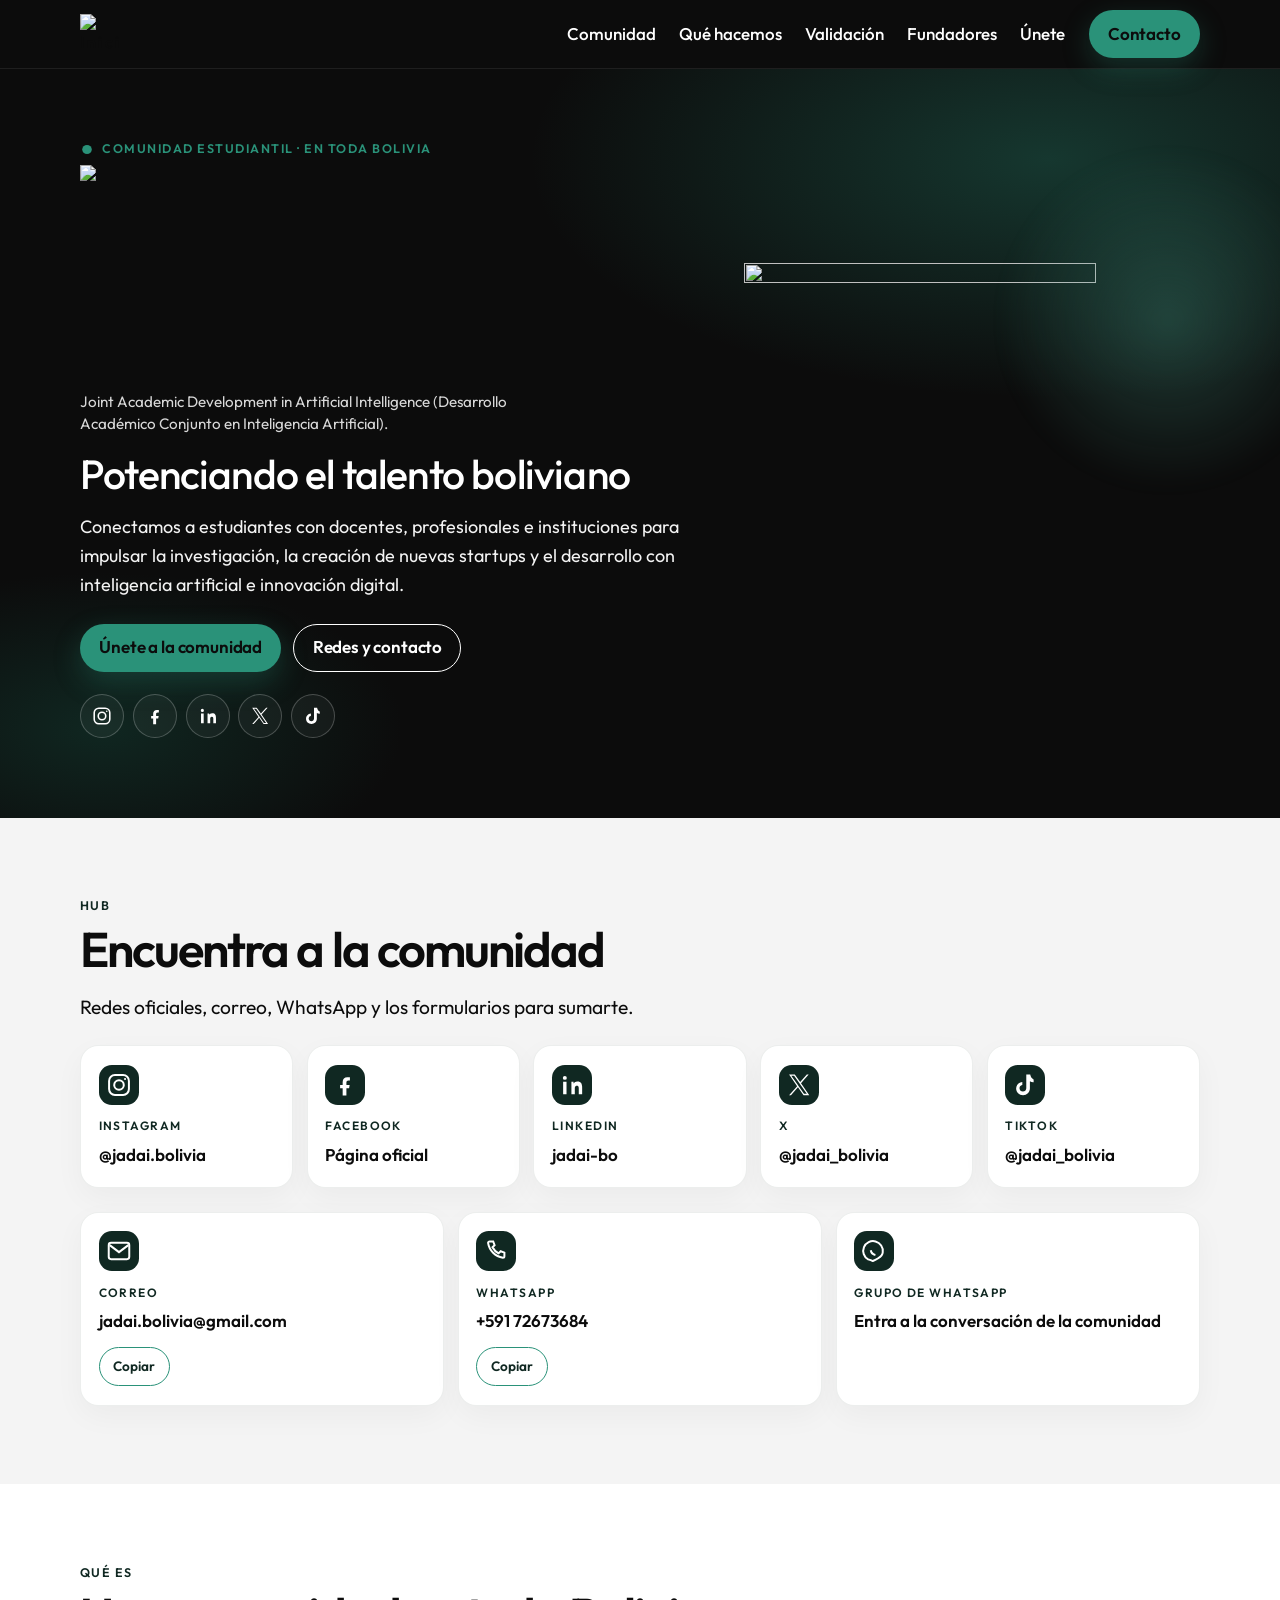
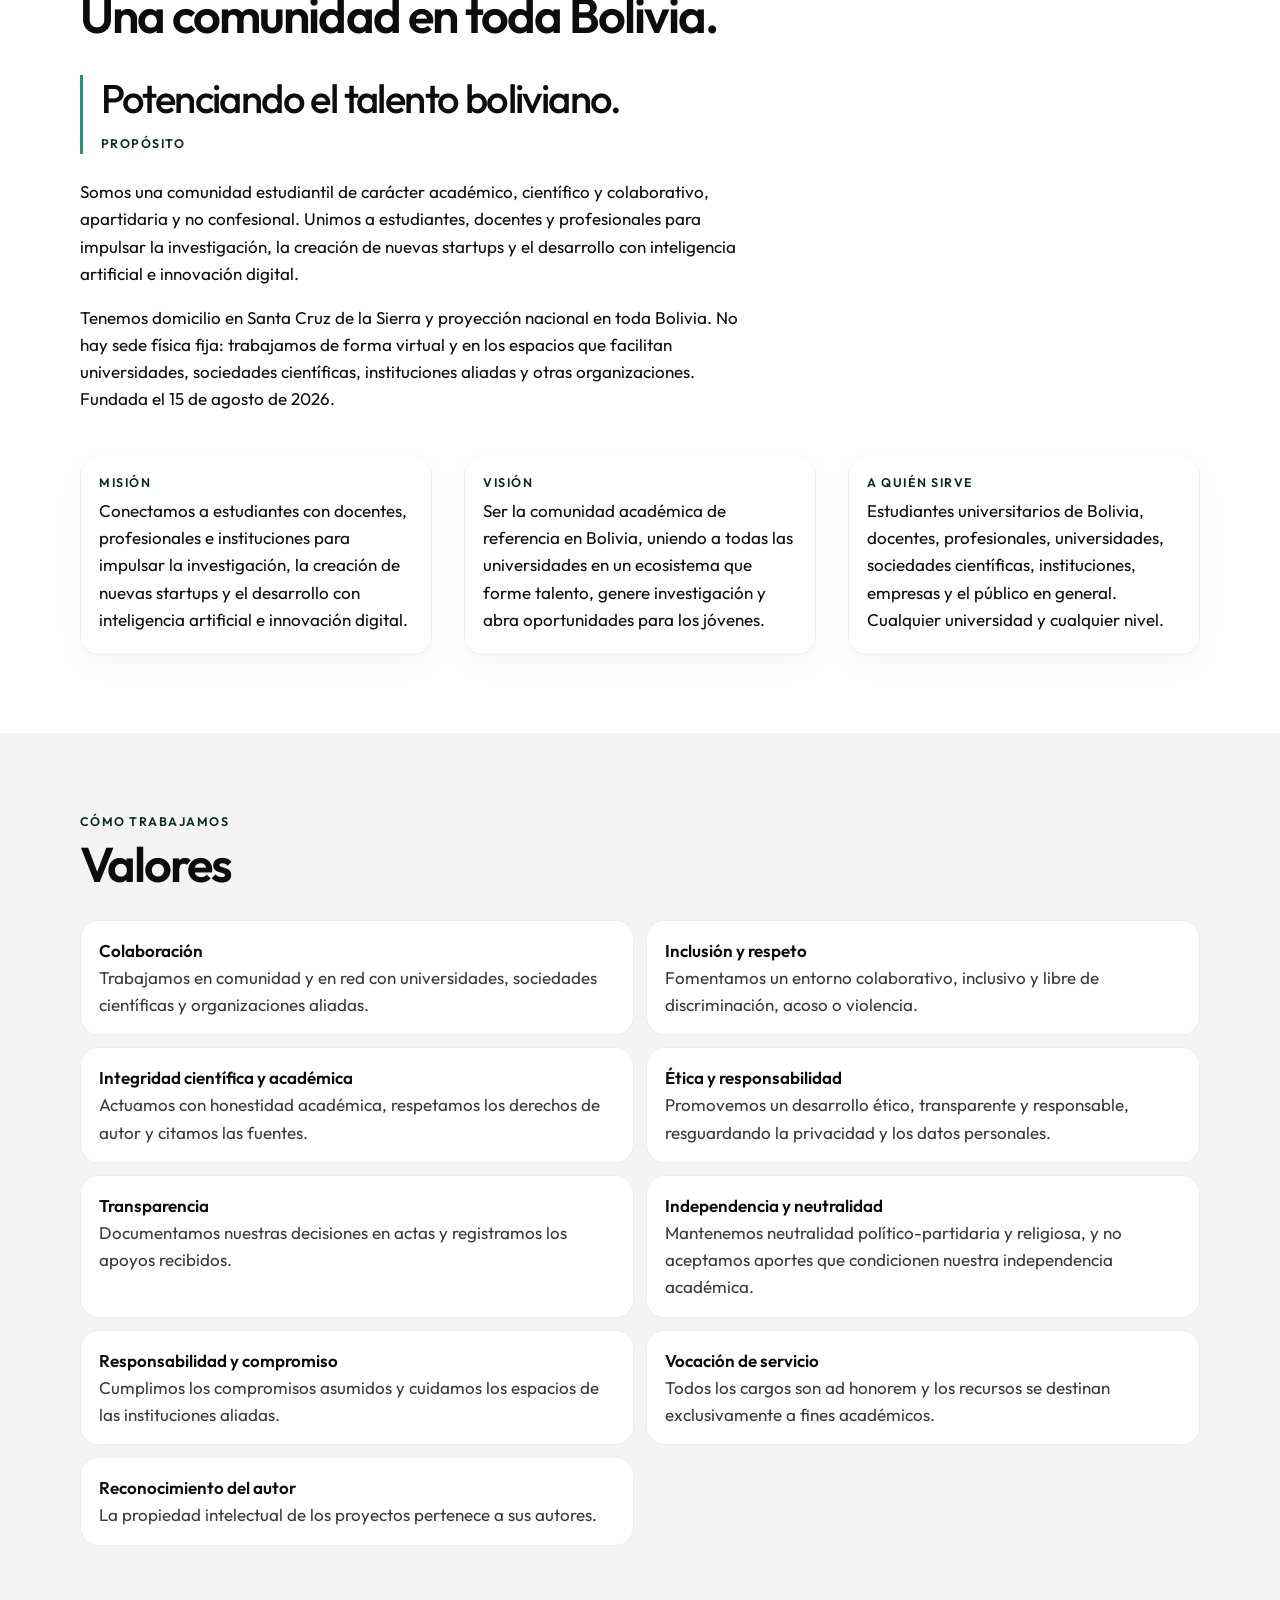
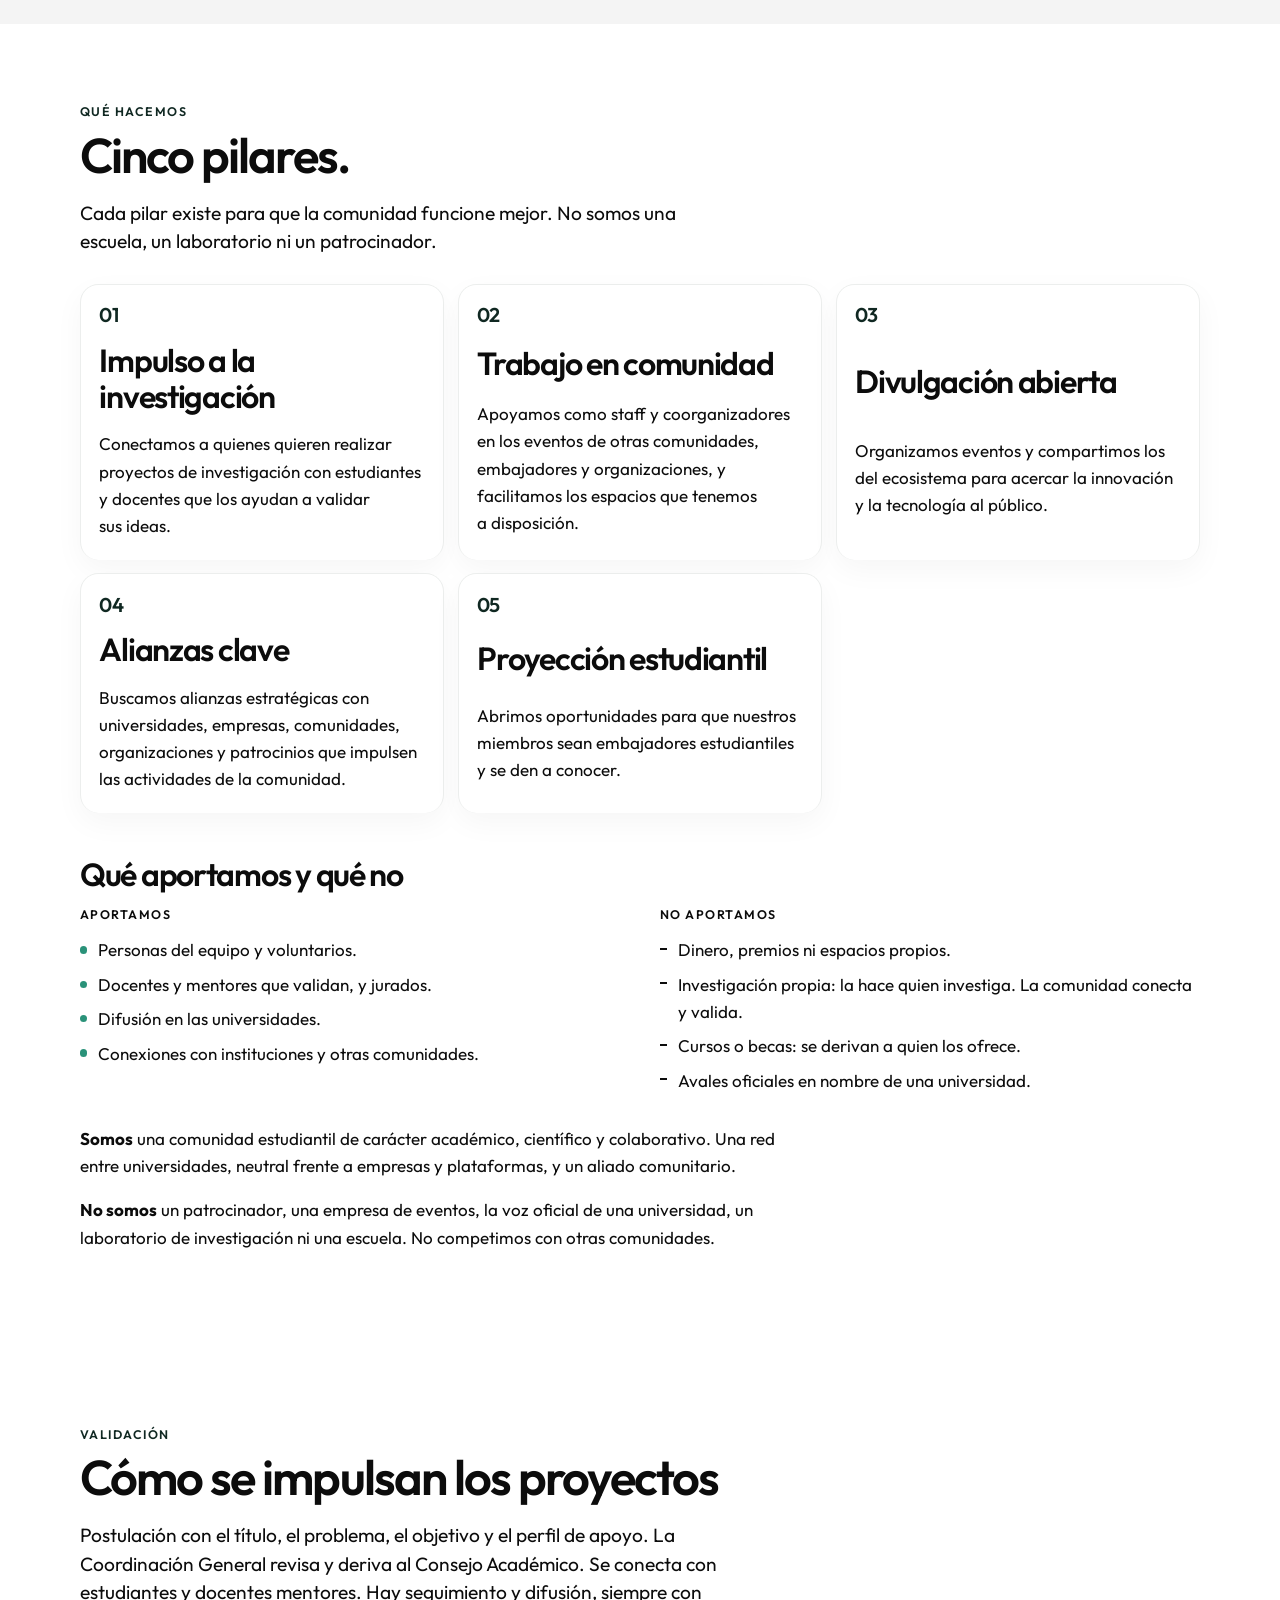
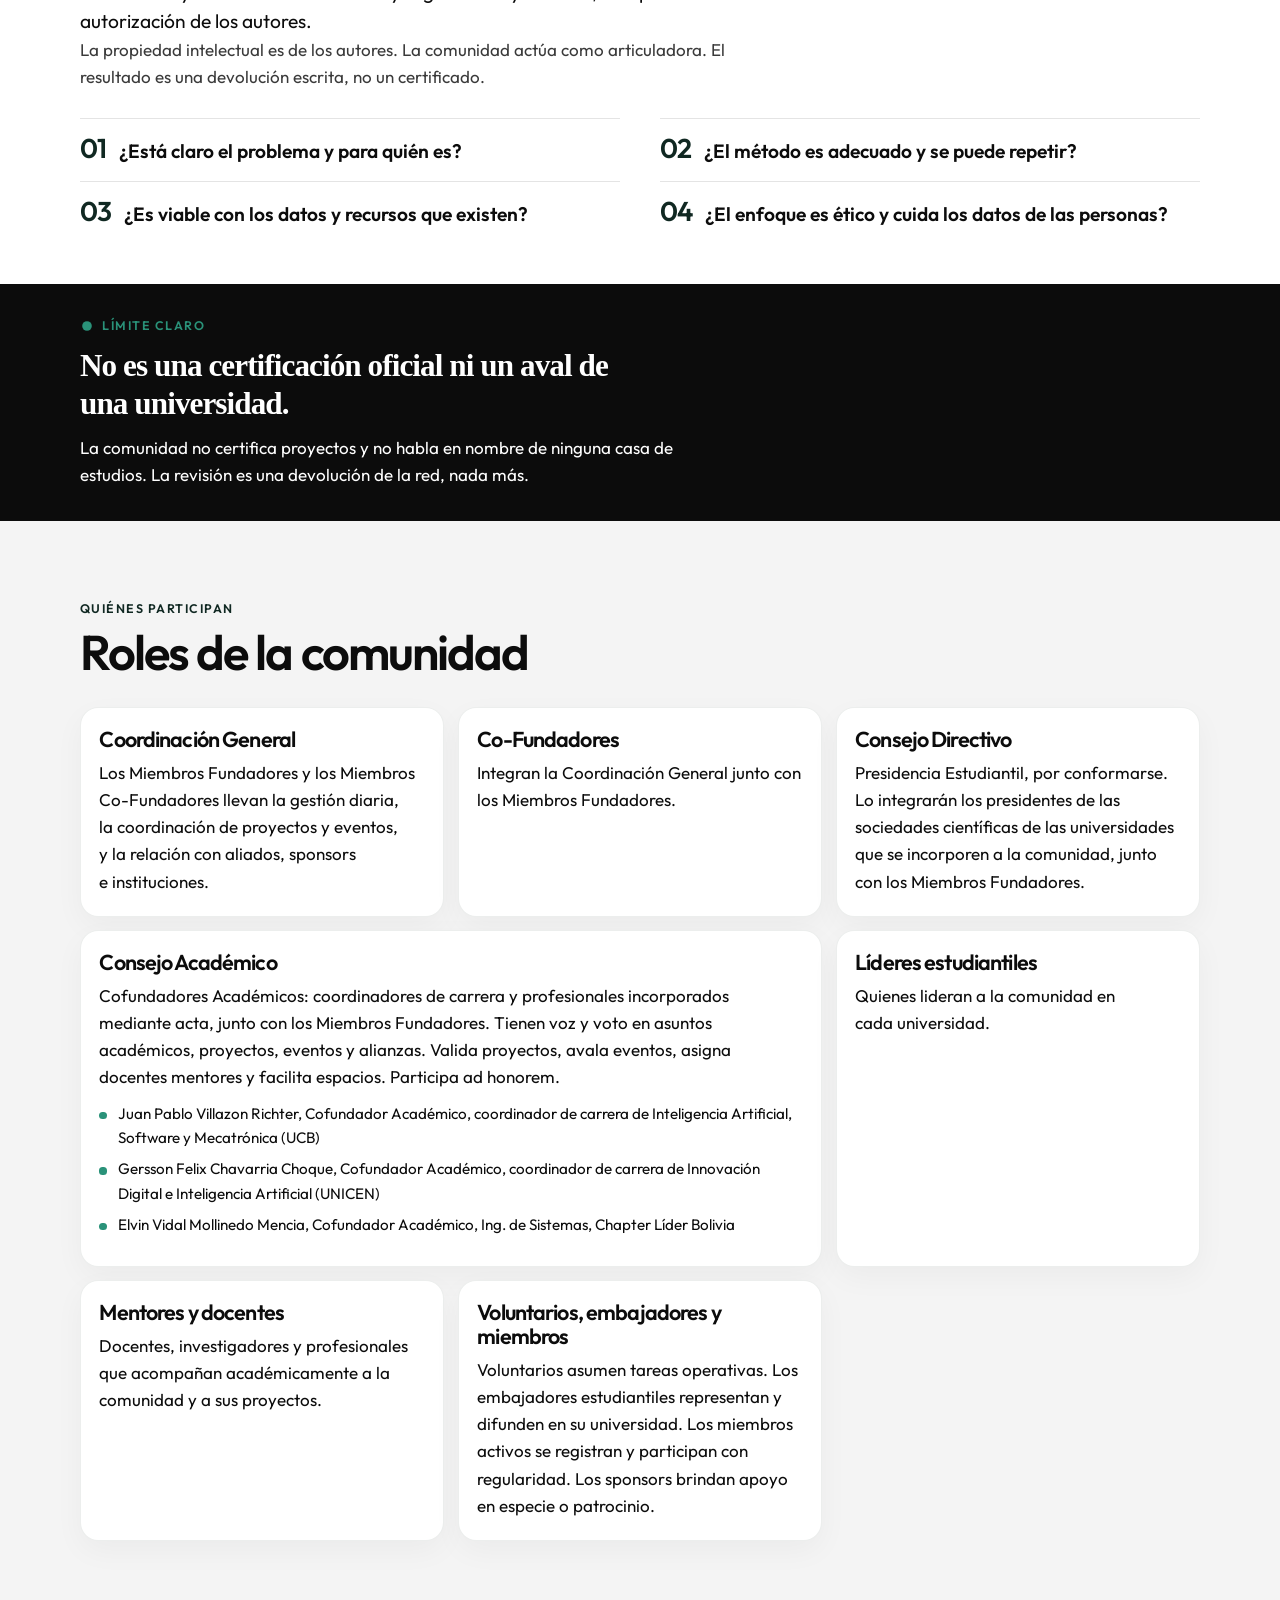
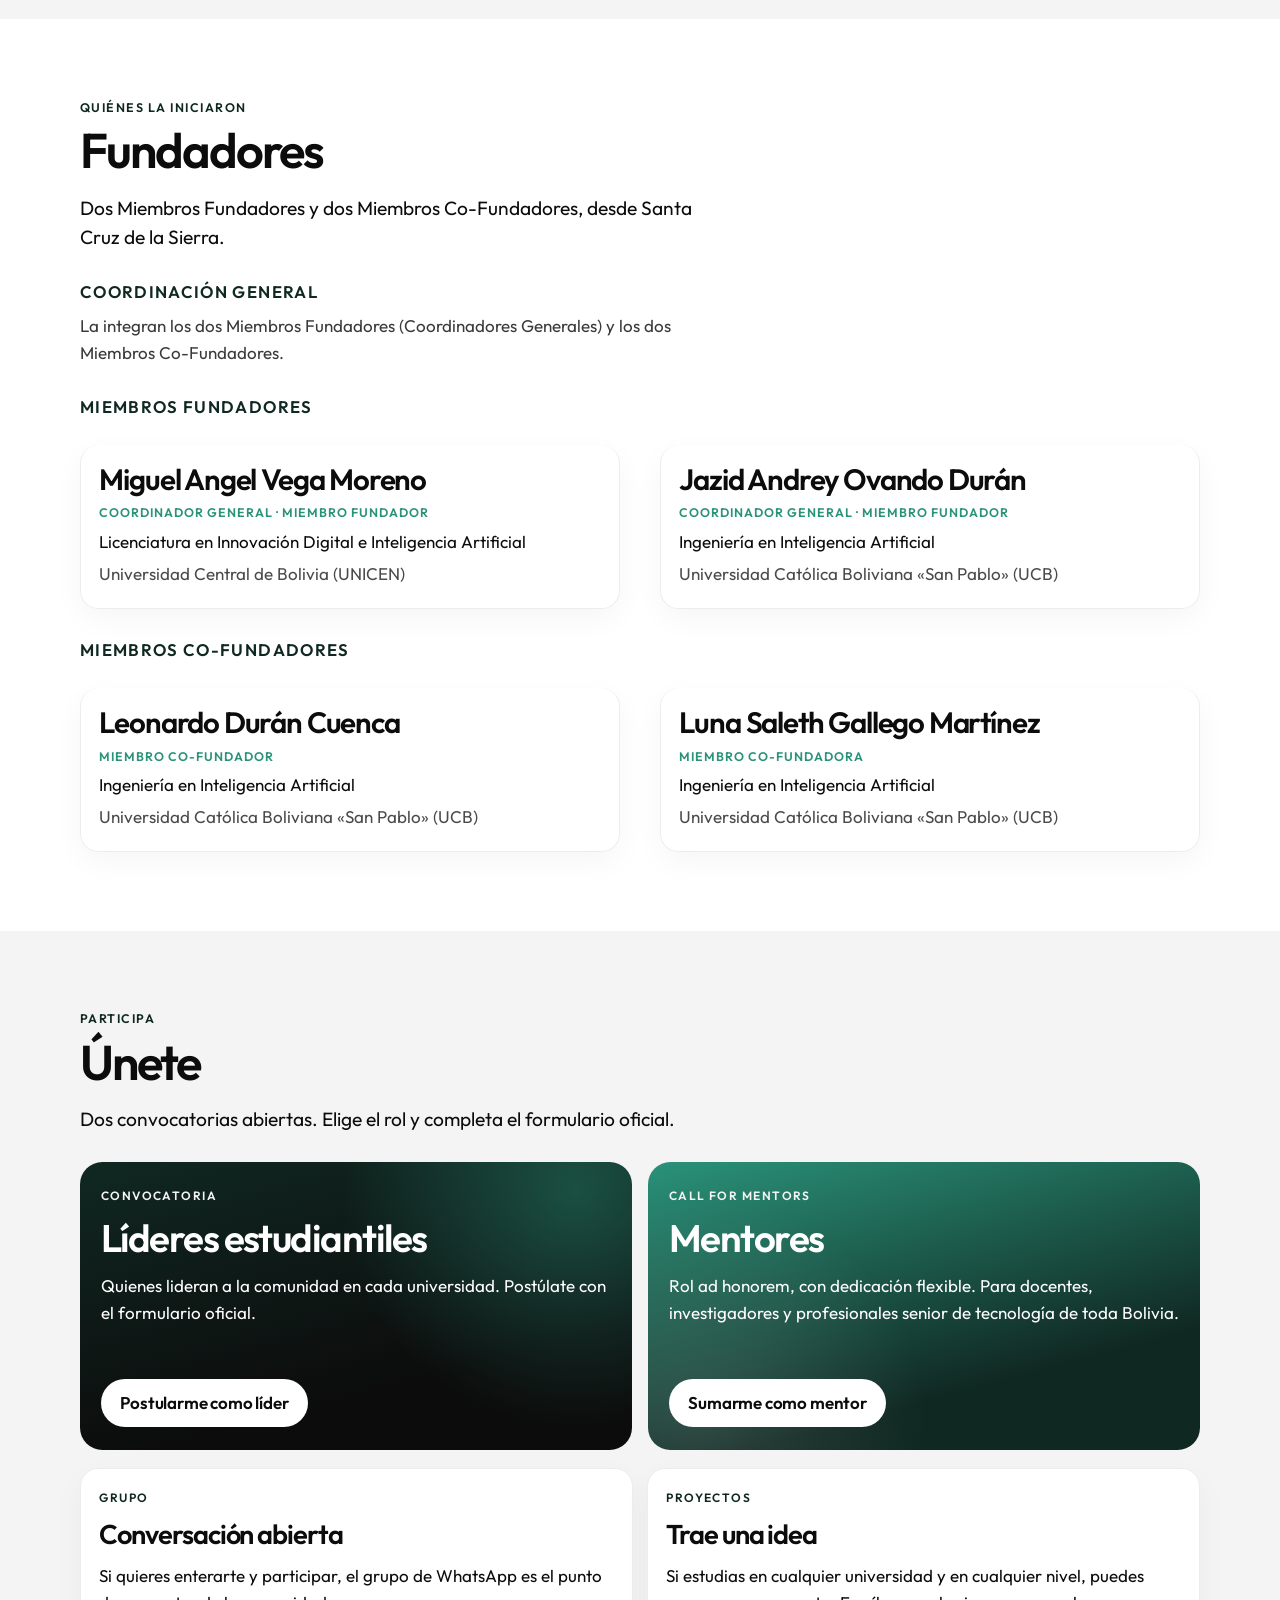
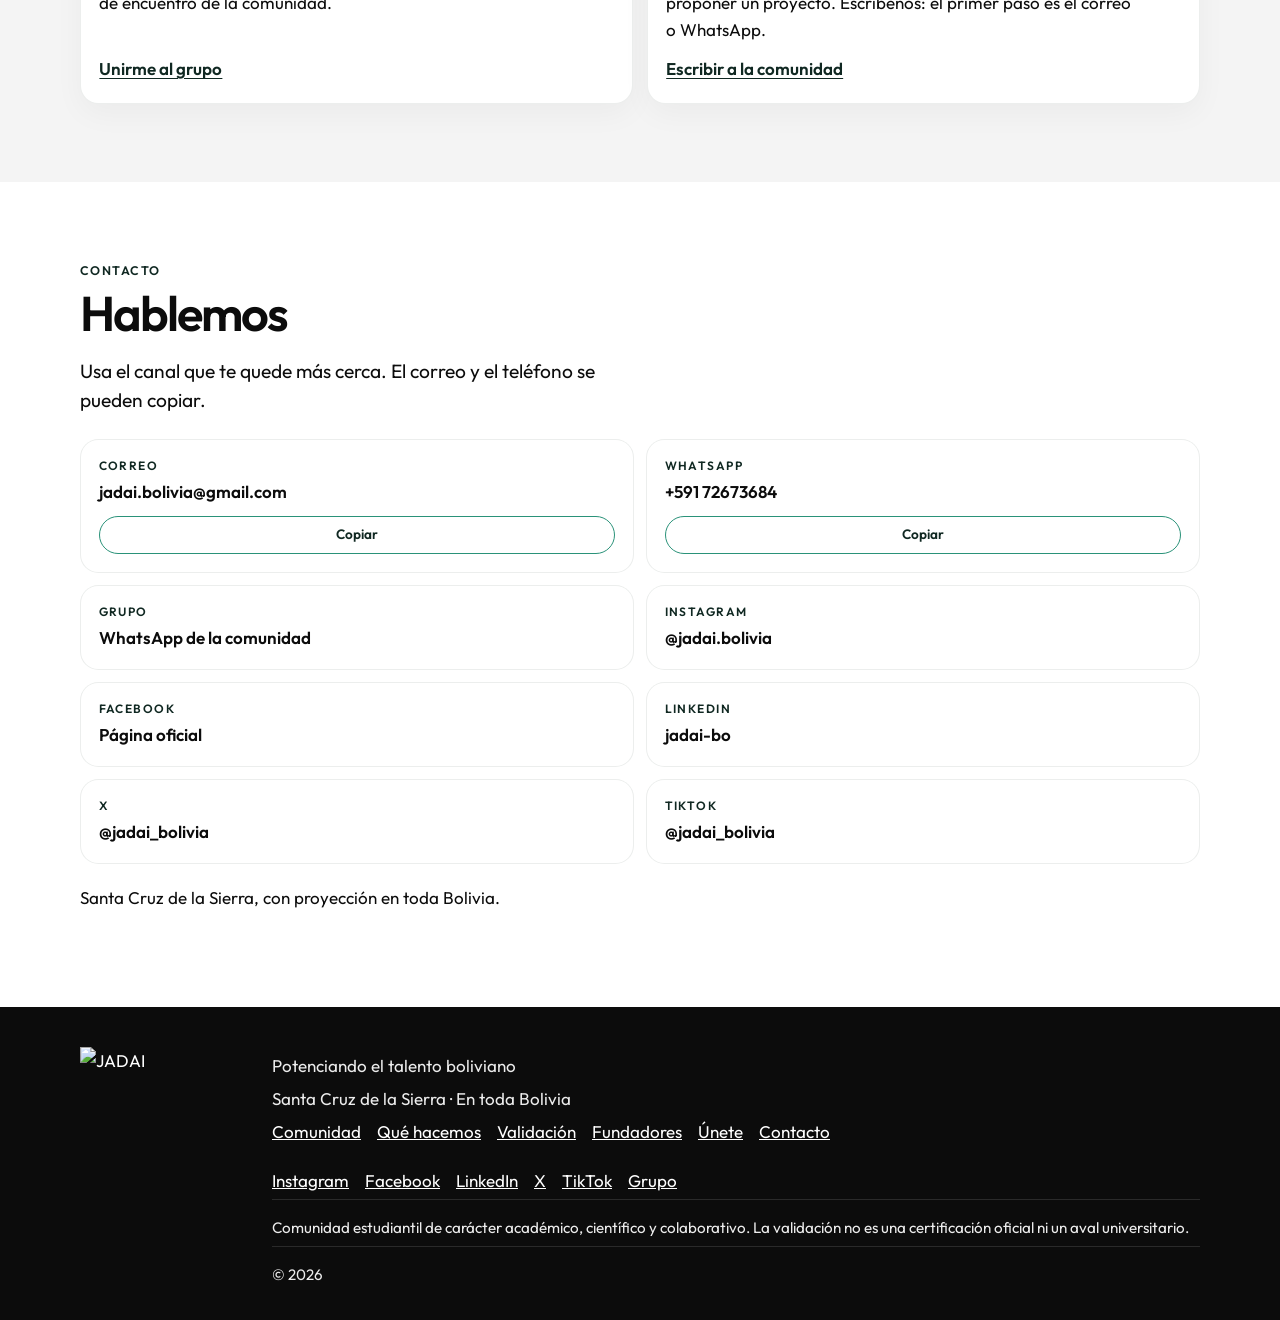
==== commit a0f790fc: "Publicar el nombre completo y la misión del Acta 001. Miguel aprobó Joint Academic Development in Ar" ====
--- a/index.html
+++ b/index.html
@@ -6,14 +6,14 @@
     <meta name="color-scheme" content="dark light">
     <meta name="theme-color" content="#0C0C0C">
     <title>Potenciando el talento boliviano</title>
-    <meta name="description" content="Comunidad estudiantil, académica y colaborativa en toda Bolivia. Conectamos a estudiantes con docentes, profesionales e instituciones para validar y potenciar proyectos de investigación.">
+    <meta name="description" content="Comunidad estudiantil de carácter académico, científico y colaborativo en toda Bolivia. Conectamos a estudiantes con docentes, profesionales e instituciones para impulsar la investigación, la creación de nuevas startups y el desarrollo con inteligencia artificial e innovación digital.">
     <meta name="robots" content="index, follow">
     <link rel="canonical" href="https://vegamorenomiguelangel1-pixel.github.io/JADAI-/">
     <meta property="og:type" content="website">
     <meta property="og:locale" content="es_BO">
     <meta property="og:site_name" content="JADAI">
     <meta property="og:title" content="Potenciando el talento boliviano">
-    <meta property="og:description" content="Comunidad estudiantil en toda Bolivia. Conectamos a estudiantes con docentes, profesionales e instituciones para que sus ideas y proyectos de investigación se validen, crezcan y lleguen a potenciarse.">
+    <meta property="og:description" content="Comunidad estudiantil en toda Bolivia. Conectamos a estudiantes con docentes, profesionales e instituciones para impulsar la investigación, la creación de nuevas startups y el desarrollo con inteligencia artificial e innovación digital.">
     <meta property="og:url" content="https://vegamorenomiguelangel1-pixel.github.io/JADAI-/">
     <meta property="og:image" content="https://vegamorenomiguelangel1-pixel.github.io/JADAI-/assets/og.png">
     <meta property="og:image:width" content="1200">
@@ -22,7 +22,7 @@
     <meta name="twitter:card" content="summary_large_image">
     <meta name="twitter:site" content="@jadai_bolivia">
     <meta name="twitter:title" content="Potenciando el talento boliviano">
-    <meta name="twitter:description" content="Comunidad estudiantil en toda Bolivia. Conectamos a estudiantes con docentes, profesionales e instituciones para potenciar la investigación.">
+    <meta name="twitter:description" content="Comunidad estudiantil en toda Bolivia. Conectamos a estudiantes con docentes, profesionales e instituciones para impulsar la investigación, la creación de nuevas startups y el desarrollo con inteligencia artificial e innovación digital.">
     <meta name="twitter:image" content="https://vegamorenomiguelangel1-pixel.github.io/JADAI-/assets/og.png">
     <link rel="icon" href="favicon.ico" sizes="any">
     <link rel="icon" href="assets/favicon.svg" type="image/svg+xml">
@@ -79,8 +79,9 @@
                 alt="JADAI"
               >
             </h1>
+            <p class="expansion">Joint Academic Development in Artificial Intelligence (Desarrollo Académico Conjunto en Inteligencia Artificial).</p>
             <p class="tagline">Potenciando el talento boliviano</p>
-            <p class="lead">Conectamos a estudiantes con docentes, profesionales e instituciones para que sus ideas y proyectos de investigación se validen, crezcan y lleguen a potenciarse.</p>
+            <p class="lead">Conectamos a estudiantes con docentes, profesionales e instituciones para impulsar la investigación, la creación de nuevas startups y el desarrollo con inteligencia artificial e innovación digital.</p>
             <div class="hero-actions">
               <a class="btn btn-primary" href="#unete">Únete a la comunidad</a>
               <a class="btn btn-ghost" href="#proponer">Redes y contacto</a>
@@ -194,13 +195,13 @@
             <footer>Propósito</footer>
           </blockquote>
           <div class="prose reveal">
-            <p>Somos una comunidad estudiantil de carácter académico, científico y colaborativo, apartidaria y no confesional. Unimos a estudiantes, docentes y profesionales para impulsar la investigación, la creación de nuevas startups y el desarrollo con innovación digital.</p>
+            <p>Somos una comunidad estudiantil de carácter académico, científico y colaborativo, apartidaria y no confesional. Unimos a estudiantes, docentes y profesionales para impulsar la investigación, la creación de nuevas startups y el desarrollo con inteligencia artificial e innovación digital.</p>
             <p>Tenemos domicilio en Santa Cruz de la Sierra y proyección nacional en toda Bolivia. No hay sede física fija: trabajamos de forma virtual y en los espacios que facilitan universidades, sociedades científicas, instituciones aliadas y otras organizaciones. Fundada el 15 de agosto de 2026.</p>
           </div>
           <div class="statements">
             <article class="tilt-card reveal">
               <h3>Misión</h3>
-              <p>Conectamos a estudiantes con docentes, profesionales e instituciones para que sus ideas y proyectos de investigación se validen, crezcan y lleguen a potenciarse.</p>
+              <p>Conectamos a estudiantes con docentes, profesionales e instituciones para impulsar la investigación, la creación de nuevas startups y el desarrollo con inteligencia artificial e innovación digital.</p>
             </article>
             <article class="tilt-card reveal">
               <h3>Visión</h3>
--- a/css/styles.css
+++ b/css/styles.css
@@ -1744,6 +1744,14 @@
   margin: 0.35rem 0 0;
 }
 
+.hub .expansion {
+  margin-top: 0.65rem;
+  max-width: 28rem;
+  font-size: 0.95rem;
+  line-height: 1.4;
+  color: #d8d8d8;
+}
+
 .hub .hero h1 {
   margin: 0;
   font-size: 0;
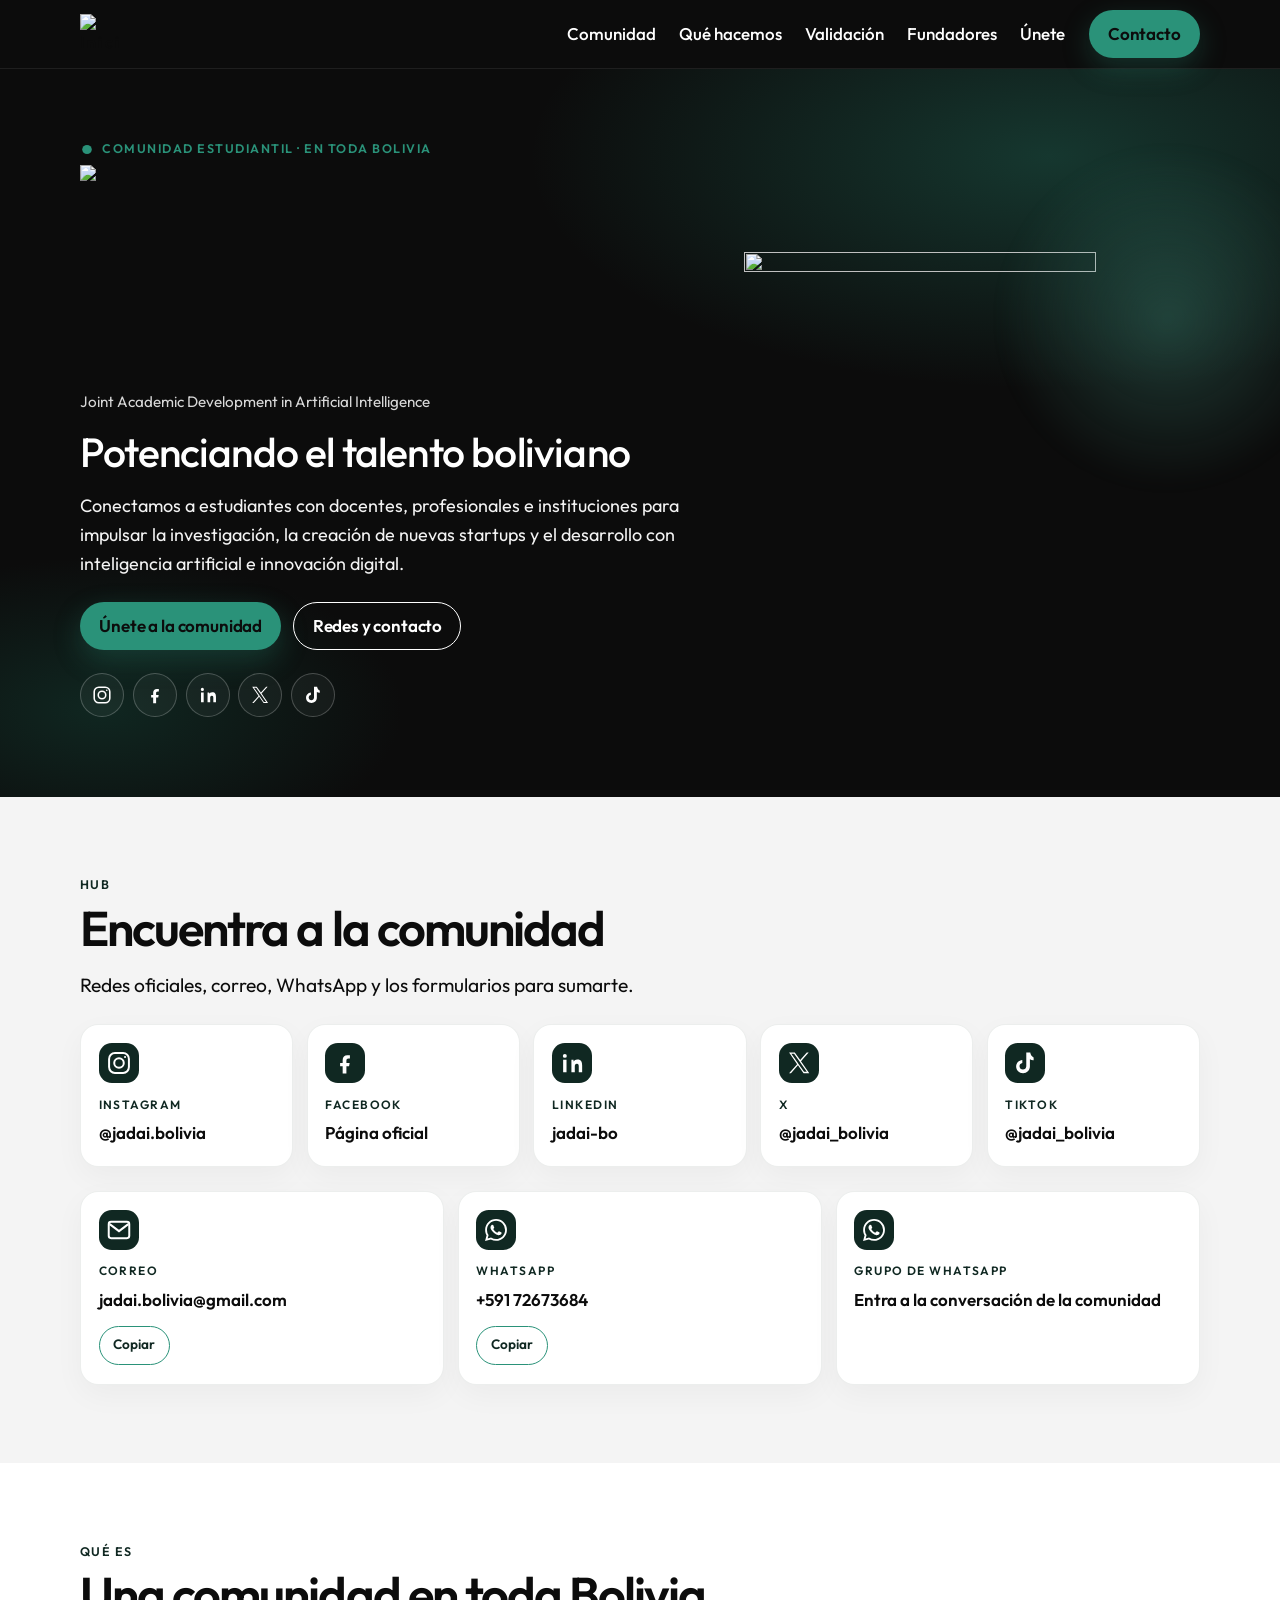
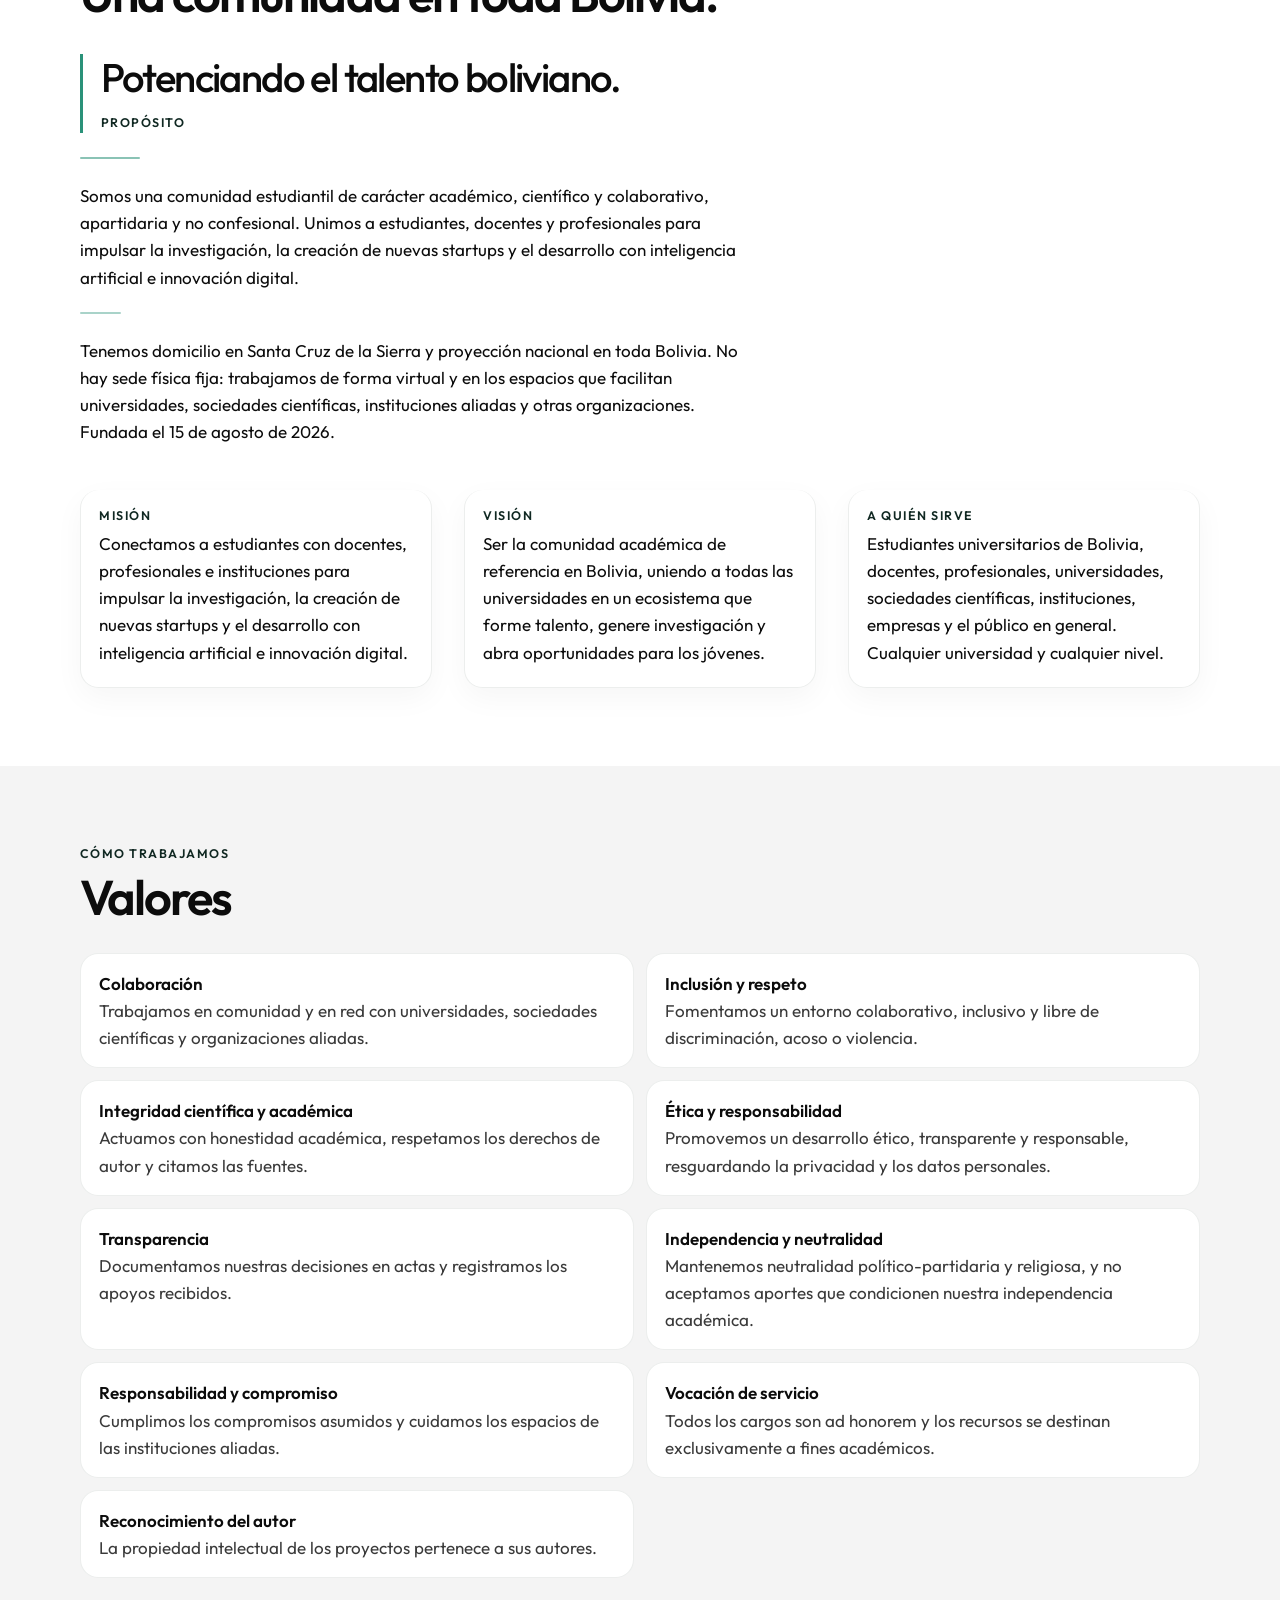
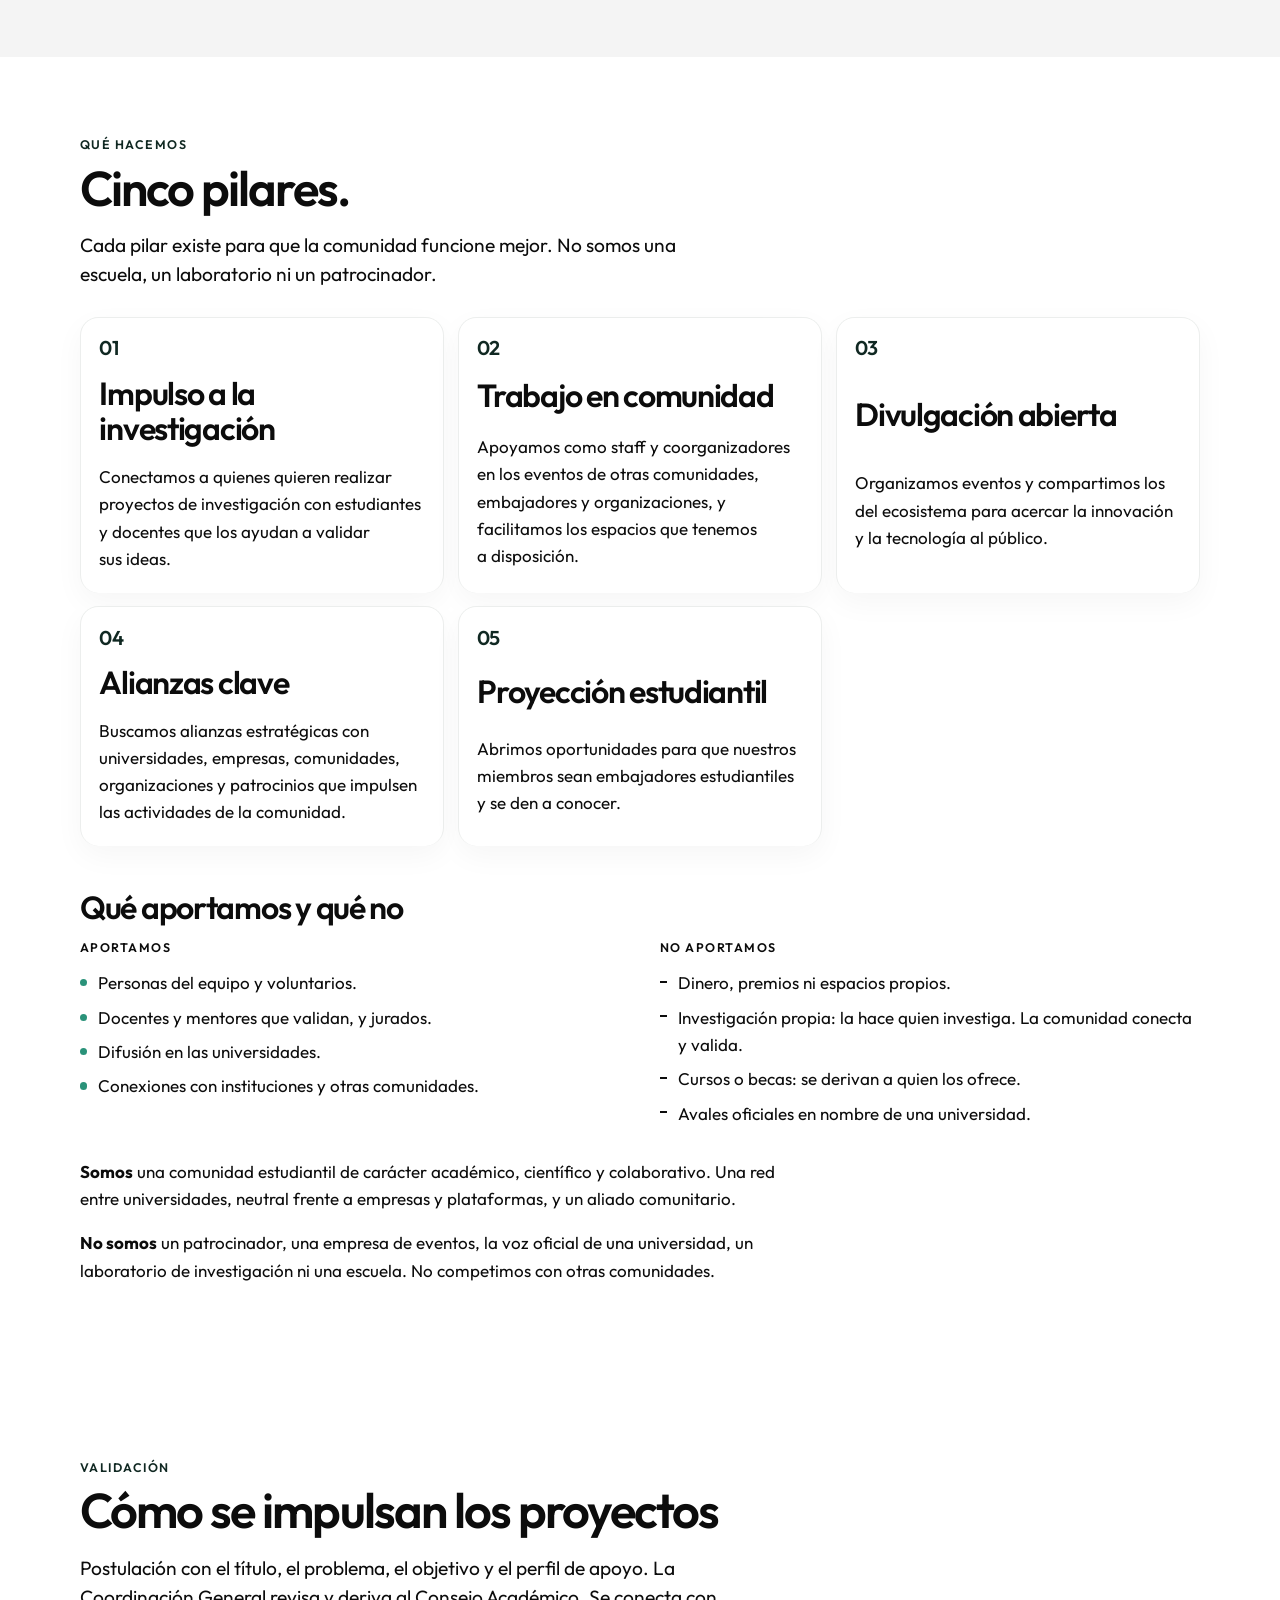
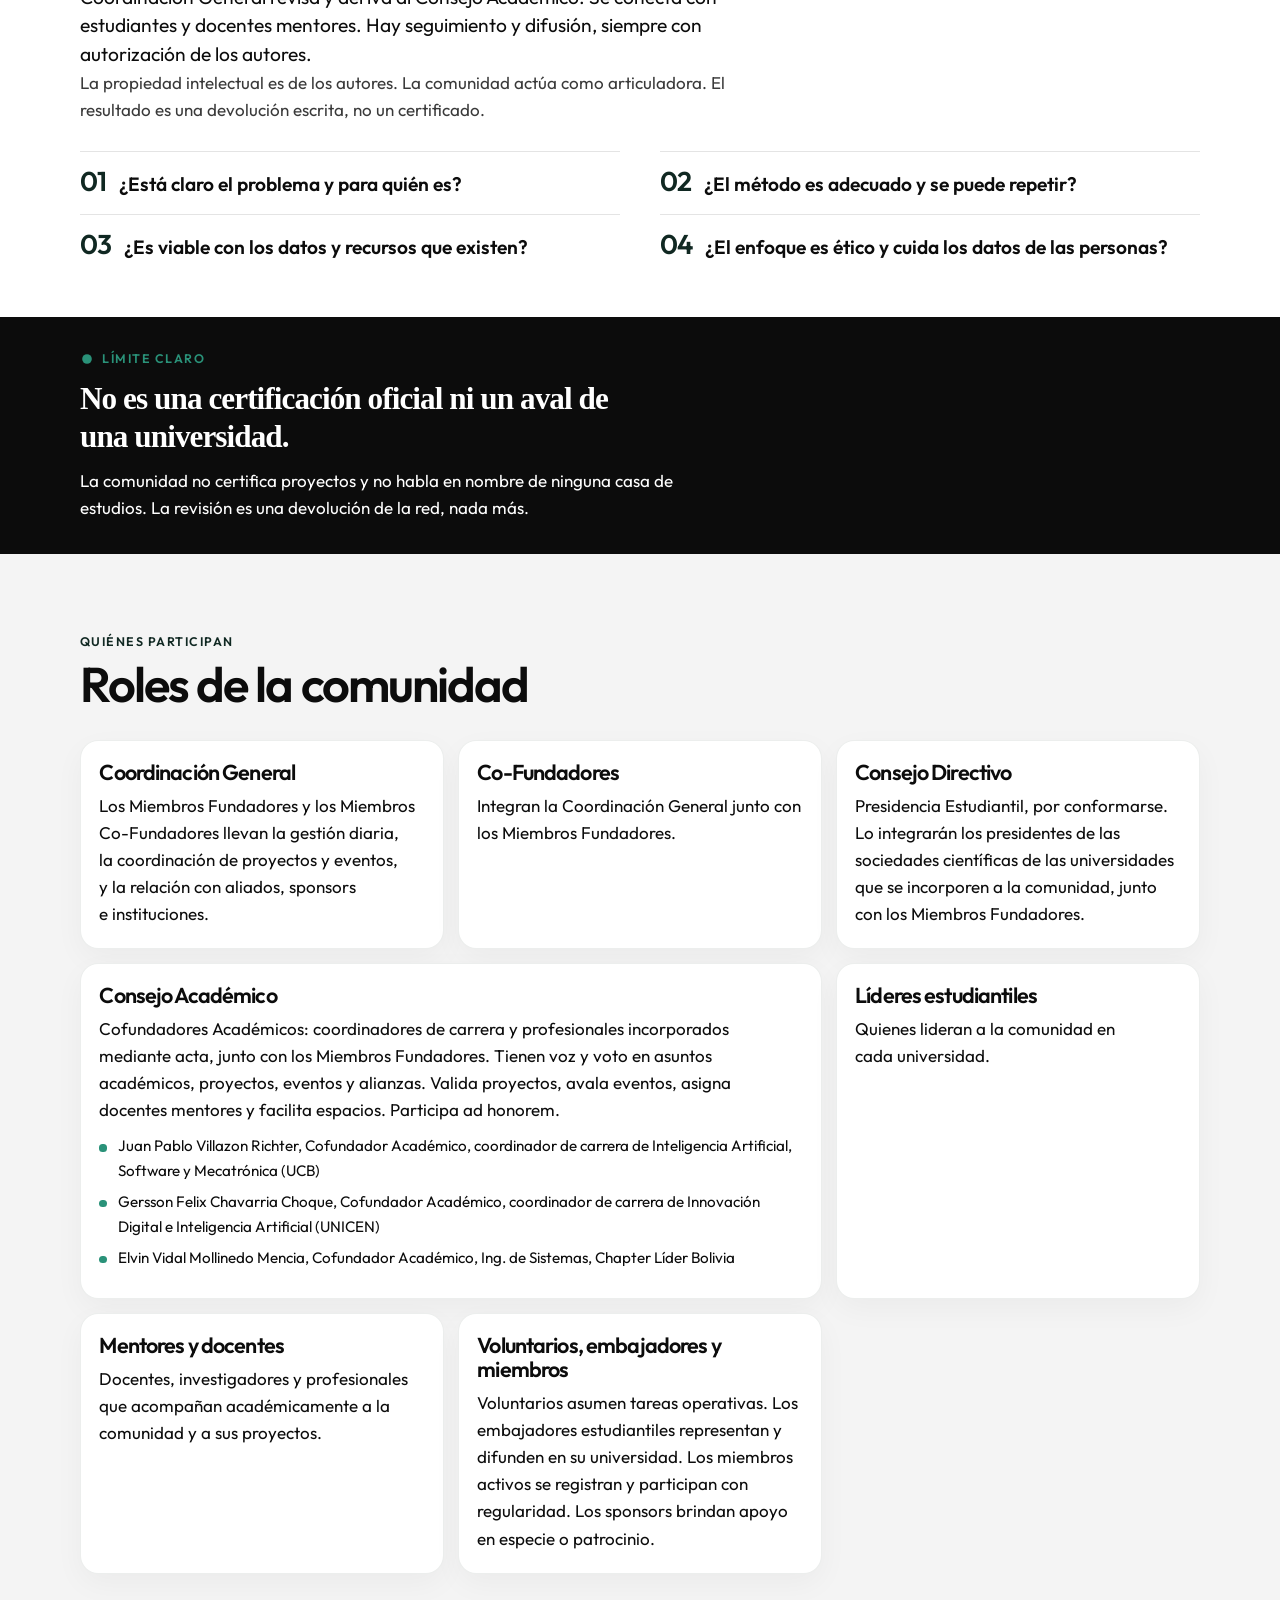
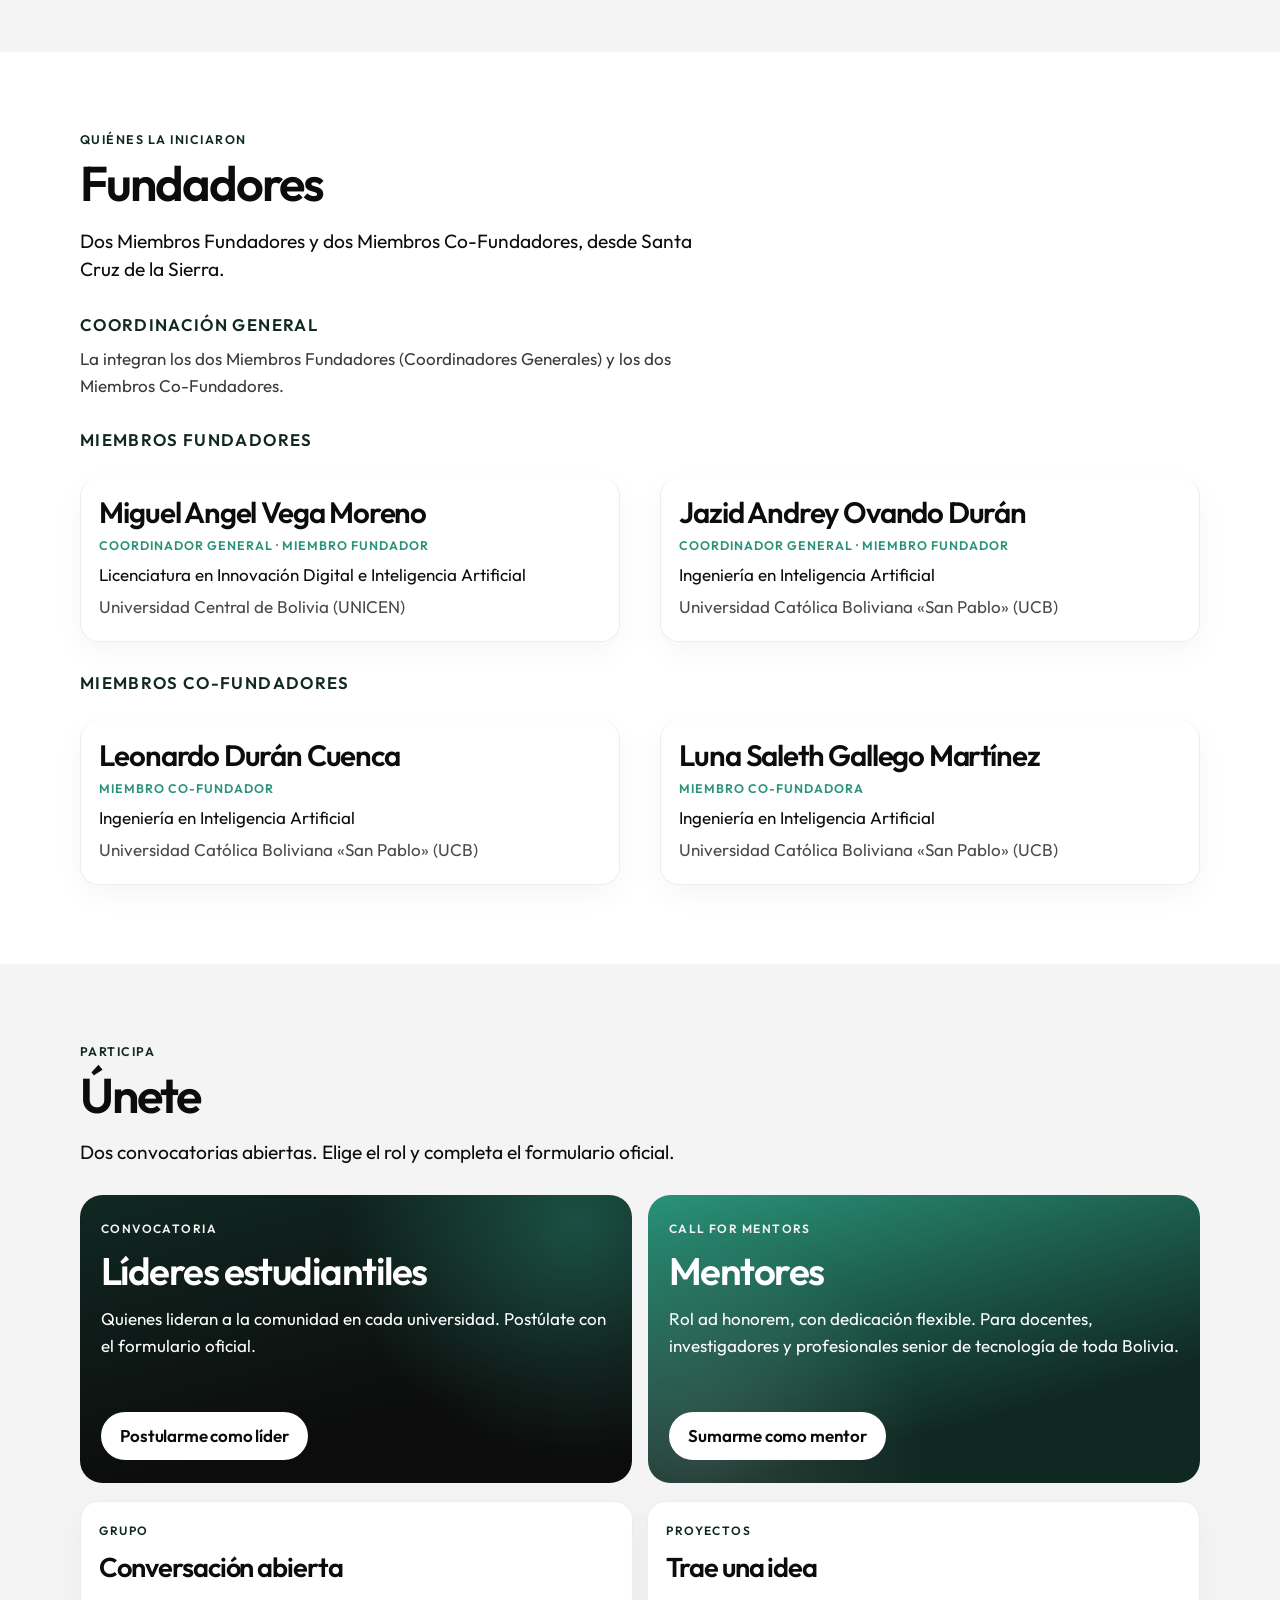
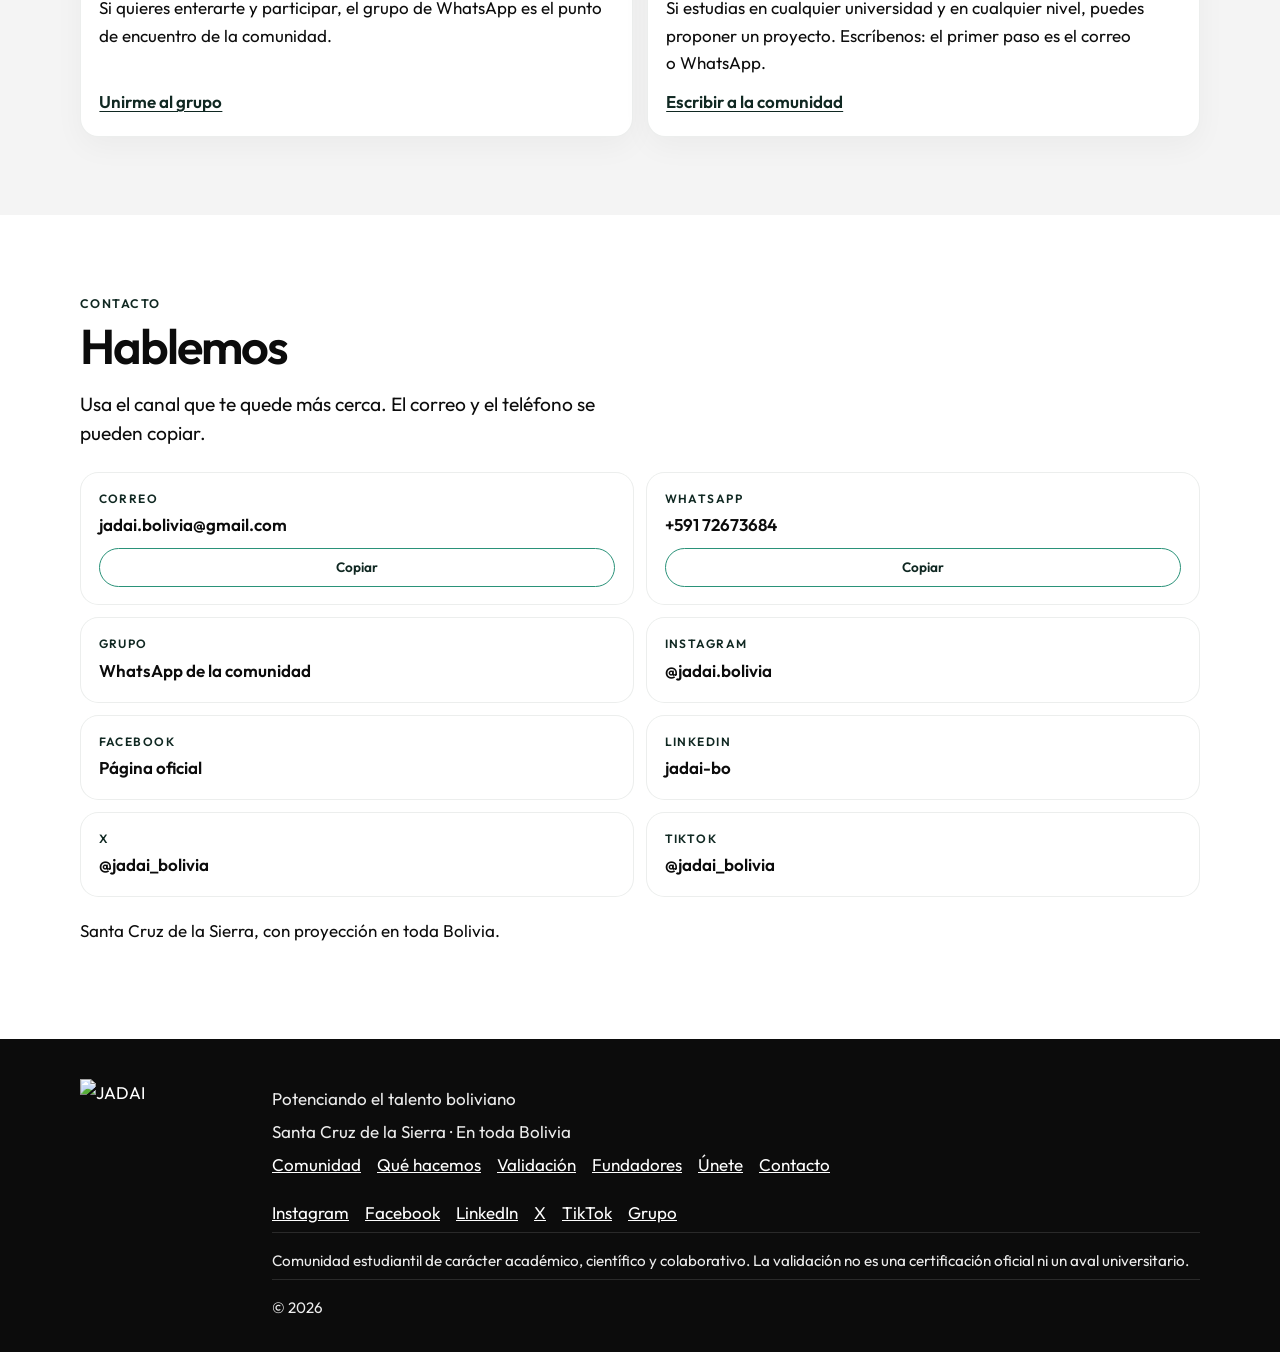
==== commit 33f4b530: "Ajustar hero, separadores de Qué es e iconos de WhatsApp. En el hero queda solo Joint Academic Devel" ====
--- a/index.html
+++ b/index.html
@@ -79,7 +79,7 @@
                 alt="JADAI"
               >
             </h1>
-            <p class="expansion">Joint Academic Development in Artificial Intelligence (Desarrollo Académico Conjunto en Inteligencia Artificial).</p>
+            <p class="expansion">Joint Academic Development in Artificial Intelligence</p>
             <p class="tagline">Potenciando el talento boliviano</p>
             <p class="lead">Conectamos a estudiantes con docentes, profesionales e instituciones para impulsar la investigación, la creación de nuevas startups y el desarrollo con inteligencia artificial e innovación digital.</p>
             <div class="hero-actions">
@@ -169,7 +169,7 @@
             </div>
             <div class="dock-card tilt-card">
               <span class="dock-icon" aria-hidden="true">
-                <svg viewBox="0 0 24 24" width="28" height="28" fill="none" stroke="currentColor" stroke-width="1.7"><path d="M6.5 3.8h3.1l1.2 3.2-1.8 1.8a12 12 0 0 0 5.2 5.2l1.8-1.8 3.2 1.2v3.1c0 .7-.6 1.3-1.3 1.3A15.2 15.2 0 0 1 5.2 5.1c0-.7.6-1.3 1.3-1.3Z"/></svg>
+                <svg viewBox="0 0 24 24" width="22" height="22" fill="currentColor"><path d="M17.472 14.382c-.297-.149-1.758-.867-2.03-.967-.273-.099-.471-.148-.67.15-.197.297-.767.966-.94 1.164-.173.199-.347.223-.644.075-.297-.15-1.255-.463-2.39-1.475-.883-.788-1.48-1.761-1.653-2.059-.173-.297-.018-.458.13-.606.134-.133.298-.347.446-.52.149-.174.198-.298.298-.497.099-.198.05-.371-.025-.52-.075-.149-.669-1.612-.916-2.207-.242-.579-.487-.5-.669-.51-.173-.008-.371-.01-.57-.01-.198 0-.52.074-.792.372-.272.297-1.04 1.016-1.04 2.479 0 1.462 1.065 2.875 1.213 3.074.149.198 2.096 3.2 5.077 4.487.709.306 1.262.489 1.694.625.712.227 1.36.195 1.871.118.571-.085 1.758-.719 2.006-1.413.248-.694.248-1.289.173-1.413-.074-.124-.272-.198-.57-.347m-5.421 7.403h-.004a9.87 9.87 0 0 1-5.031-1.378l-.361-.214-3.741.982.998-3.648-.235-.374a9.86 9.86 0 0 1-1.51-5.26c.001-5.45 4.436-9.884 9.888-9.884 2.64 0 5.122 1.03 6.988 2.898a9.825 9.825 0 0 1 2.893 6.994c-.003 5.45-4.435 9.884-9.885 9.884m8.413-18.297A11.815 11.815 0 0 0 12.05 0C5.495 0 .16 5.335.157 11.892c0 2.096.547 4.142 1.588 5.945L.057 24l6.305-1.654a11.882 11.882 0 0 0 5.683 1.448h.005c6.554 0 11.89-5.335 11.893-11.893a11.821 11.821 0 0 0-3.48-8.413Z"/></svg>
               </span>
               <span class="dock-label">WhatsApp</span>
               <a class="dock-value" href="https://wa.me/59172673684" target="_blank" rel="noopener noreferrer">+591 72673684</a>
@@ -177,7 +177,7 @@
             </div>
             <a class="dock-card tilt-card" href="https://chat.whatsapp.com/KNrKSTzLwH68PcHUtKXGtx" target="_blank" rel="noopener noreferrer">
               <span class="dock-icon" aria-hidden="true">
-                <svg viewBox="0 0 24 24" width="28" height="28" fill="none" stroke="currentColor" stroke-width="1.7"><path d="M7 19.2A8.4 8.4 0 1 1 19.5 13c0 4.4-8.5 7.6-8.5 7.6S9.4 19.8 7 19.2Z"/><path d="M9.2 11.4c.4 2 2 3.6 4 4"/></svg>
+                <svg viewBox="0 0 24 24" width="22" height="22" fill="currentColor"><path d="M17.472 14.382c-.297-.149-1.758-.867-2.03-.967-.273-.099-.471-.148-.67.15-.197.297-.767.966-.94 1.164-.173.199-.347.223-.644.075-.297-.15-1.255-.463-2.39-1.475-.883-.788-1.48-1.761-1.653-2.059-.173-.297-.018-.458.13-.606.134-.133.298-.347.446-.52.149-.174.198-.298.298-.497.099-.198.05-.371-.025-.52-.075-.149-.669-1.612-.916-2.207-.242-.579-.487-.5-.669-.51-.173-.008-.371-.01-.57-.01-.198 0-.52.074-.792.372-.272.297-1.04 1.016-1.04 2.479 0 1.462 1.065 2.875 1.213 3.074.149.198 2.096 3.2 5.077 4.487.709.306 1.262.489 1.694.625.712.227 1.36.195 1.871.118.571-.085 1.758-.719 2.006-1.413.248-.694.248-1.289.173-1.413-.074-.124-.272-.198-.57-.347m-5.421 7.403h-.004a9.87 9.87 0 0 1-5.031-1.378l-.361-.214-3.741.982.998-3.648-.235-.374a9.86 9.86 0 0 1-1.51-5.26c.001-5.45 4.436-9.884 9.888-9.884 2.64 0 5.122 1.03 6.988 2.898a9.825 9.825 0 0 1 2.893 6.994c-.003 5.45-4.435 9.884-9.885 9.884m8.413-18.297A11.815 11.815 0 0 0 12.05 0C5.495 0 .16 5.335.157 11.892c0 2.096.547 4.142 1.588 5.945L.057 24l6.305-1.654a11.882 11.882 0 0 0 5.683 1.448h.005c6.554 0 11.89-5.335 11.893-11.893a11.821 11.821 0 0 0-3.48-8.413Z"/></svg>
               </span>
               <span class="dock-label">Grupo de WhatsApp</span>
               <span class="dock-value">Entra a la conversación de la comunidad</span>
@@ -194,8 +194,10 @@
             <p>Potenciando el talento boliviano.</p>
             <footer>Propósito</footer>
           </blockquote>
+          <hr class="text-rule" aria-hidden="true">
           <div class="prose reveal">
             <p>Somos una comunidad estudiantil de carácter académico, científico y colaborativo, apartidaria y no confesional. Unimos a estudiantes, docentes y profesionales para impulsar la investigación, la creación de nuevas startups y el desarrollo con inteligencia artificial e innovación digital.</p>
+            <hr class="text-rule is-soft" aria-hidden="true">
             <p>Tenemos domicilio en Santa Cruz de la Sierra y proyección nacional en toda Bolivia. No hay sede física fija: trabajamos de forma virtual y en los espacios que facilitan universidades, sociedades científicas, instituciones aliadas y otras organizaciones. Fundada el 15 de agosto de 2026.</p>
           </div>
           <div class="statements">
--- a/css/styles.css
+++ b/css/styles.css
@@ -1836,6 +1836,11 @@
   color: var(--white);
 }
 
+.dock-icon svg {
+  display: block;
+  flex-shrink: 0;
+}
+
 .dock-label {
   font-size: 0.75rem;
   font-weight: 600;
@@ -1883,6 +1888,27 @@
   max-width: 16em;
   font-style: normal;
   font-weight: 500;
+}
+
+.hub .purpose {
+  margin-bottom: 0;
+}
+
+.hub .text-rule {
+  display: block;
+  width: 3.75rem;
+  height: 2px;
+  margin: 1.5rem 0 1.45rem;
+  border: 0;
+  background: #2a9279;
+  opacity: 0.55;
+  border-radius: 999px;
+}
+
+.hub .text-rule.is-soft {
+  width: 2.55rem;
+  margin: 1.35rem 0 1.4rem;
+  opacity: 0.4;
 }
 
 .hub .statements article,
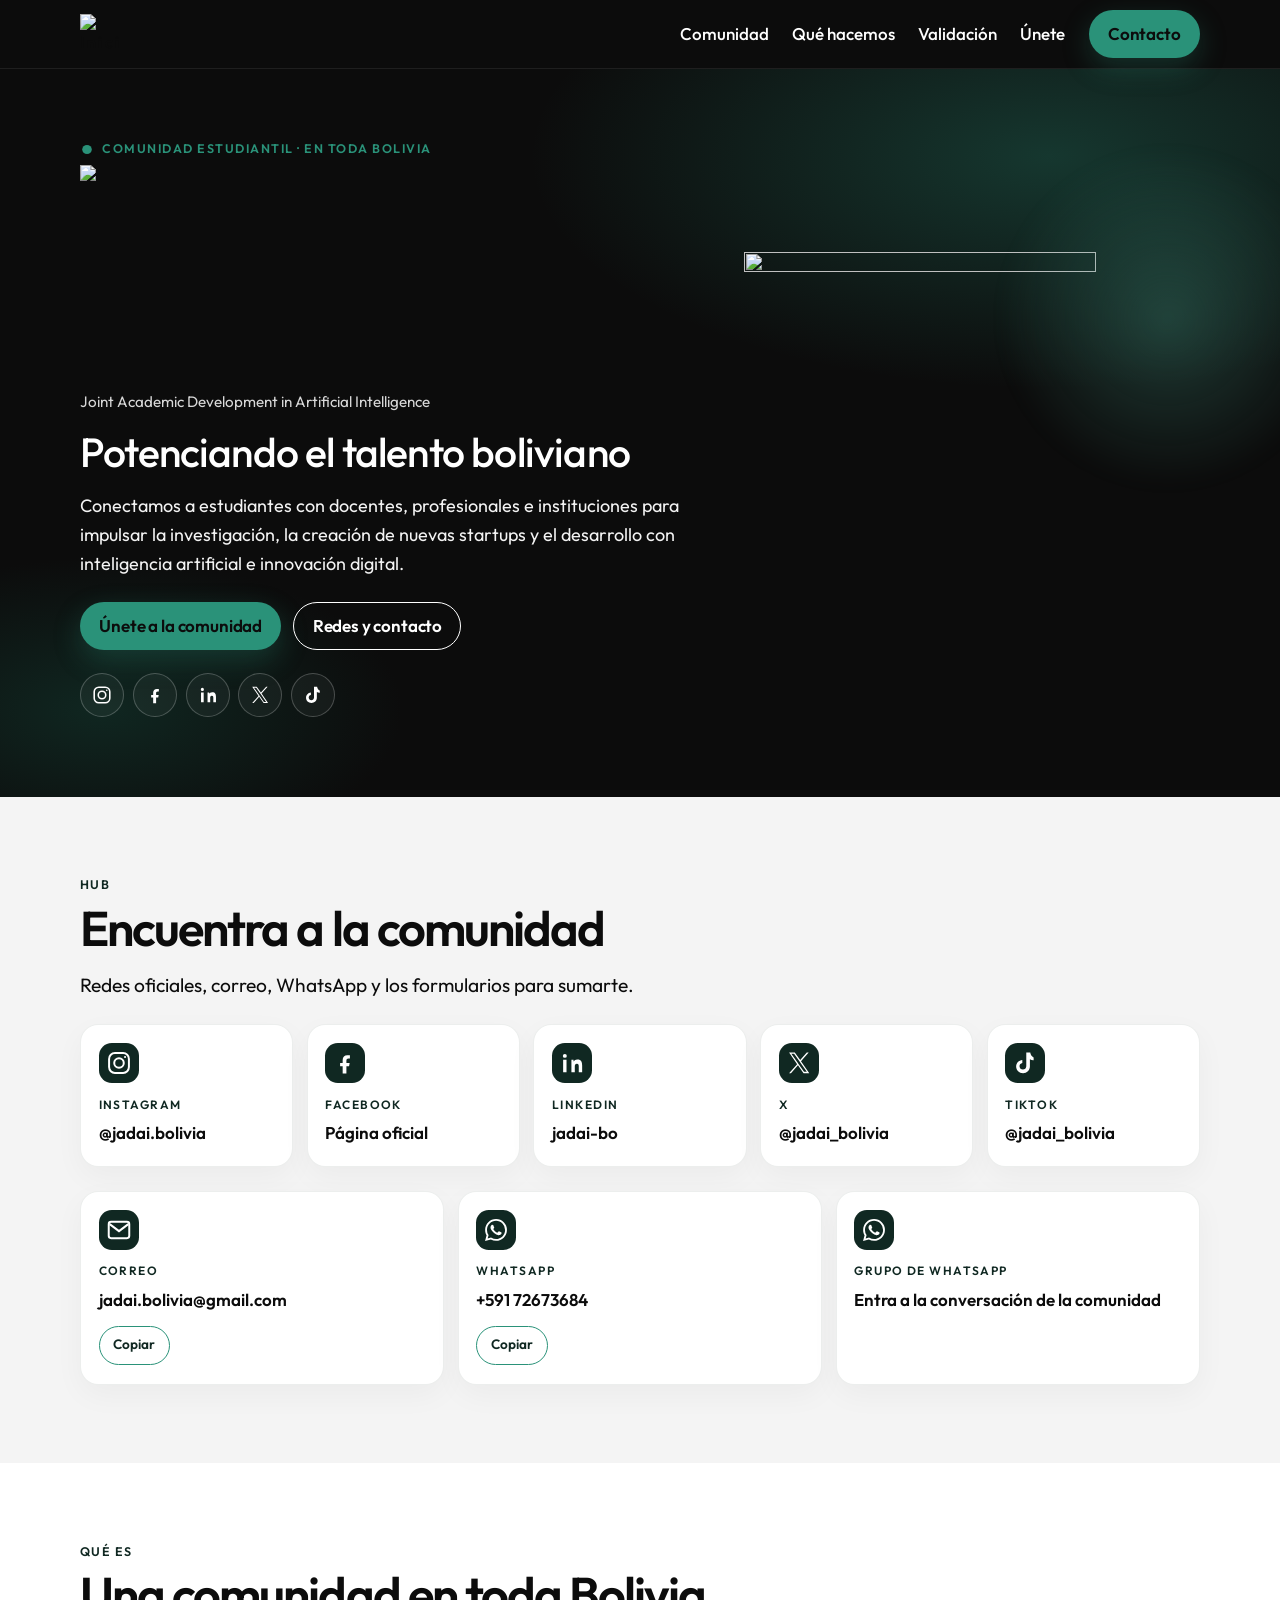
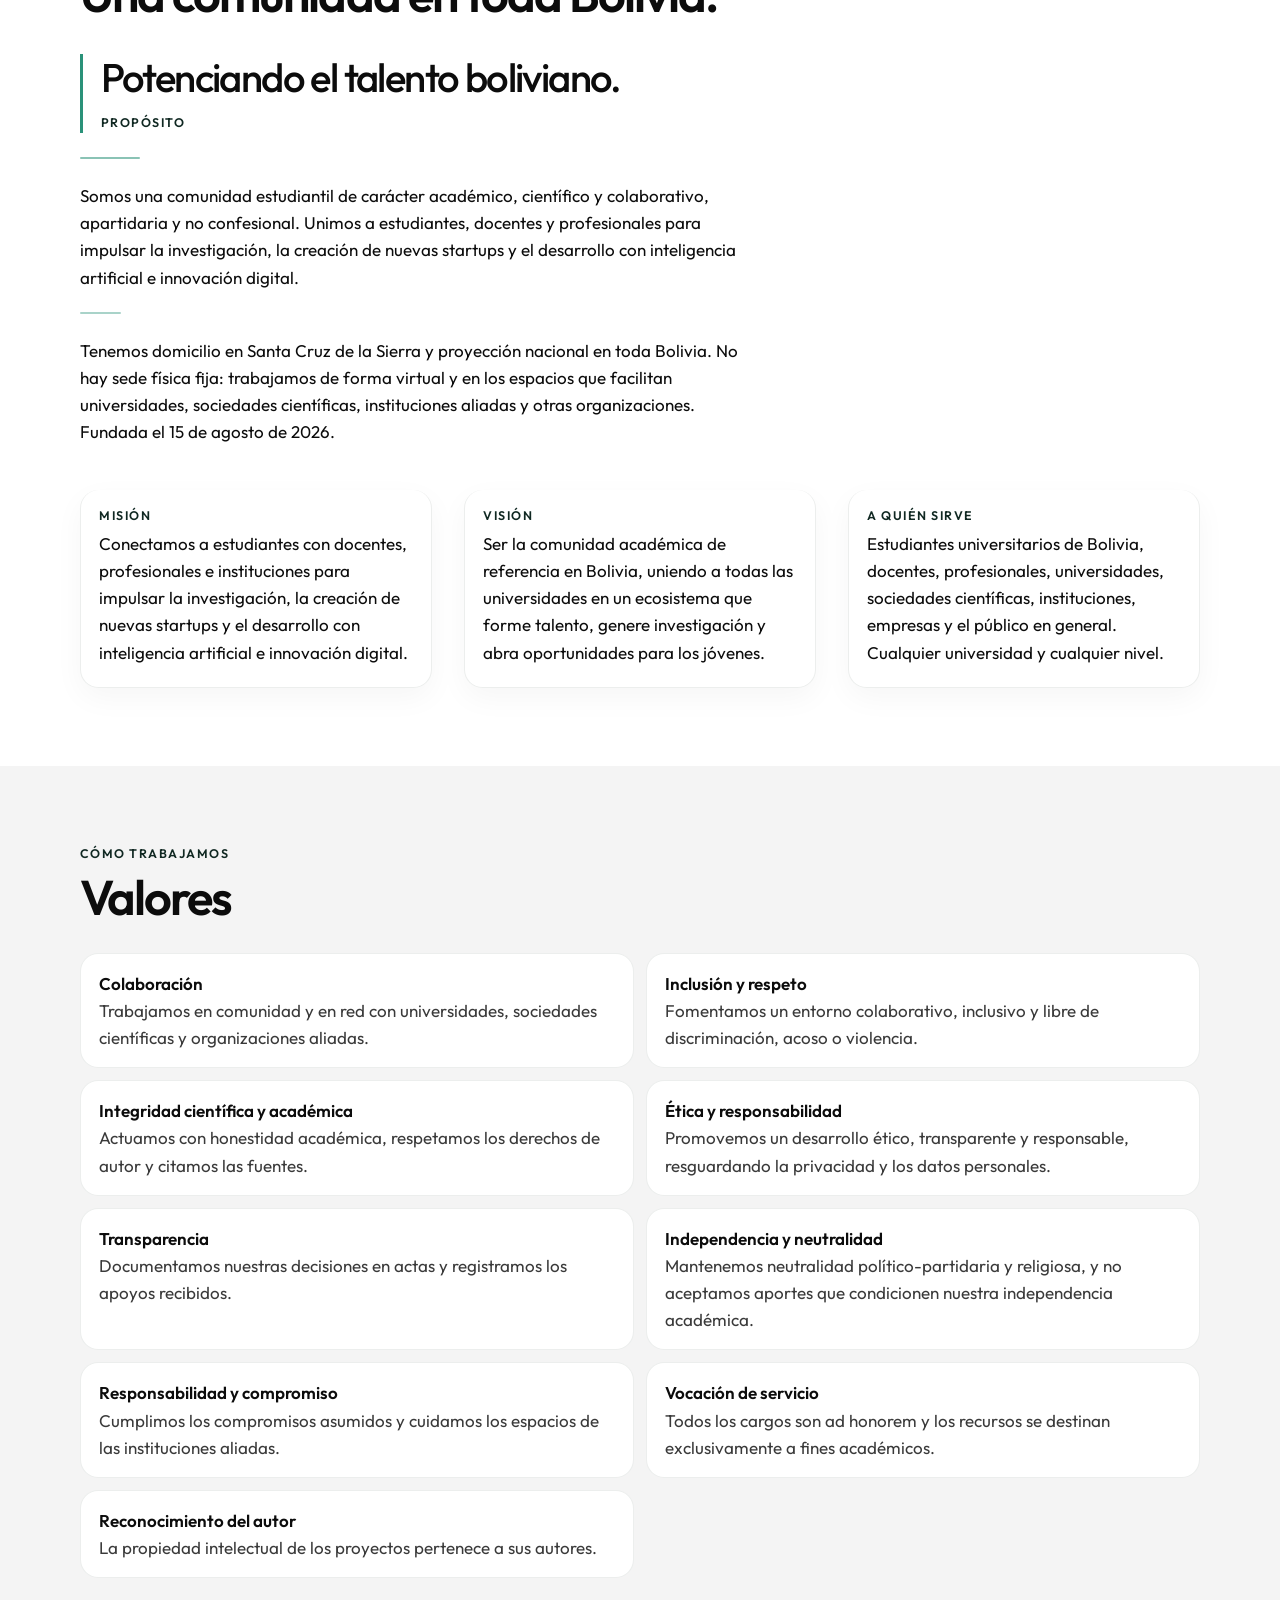
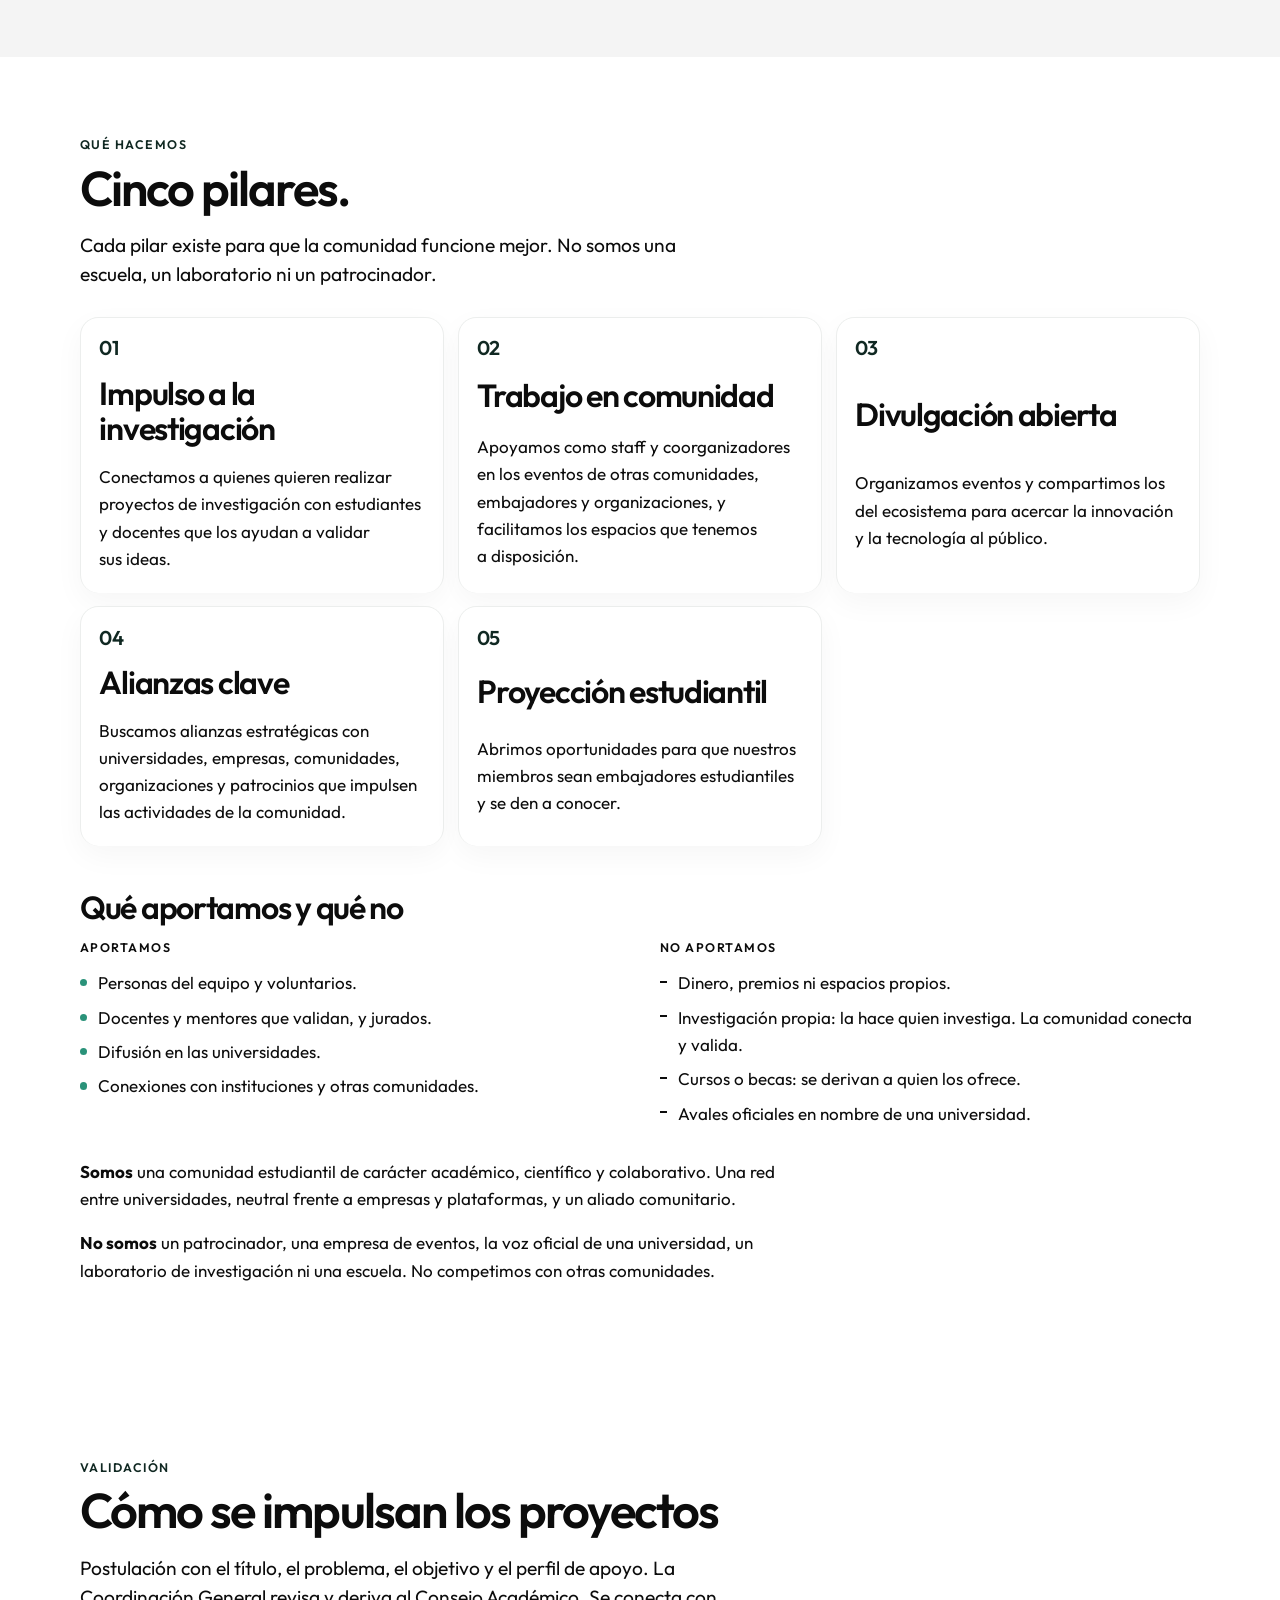
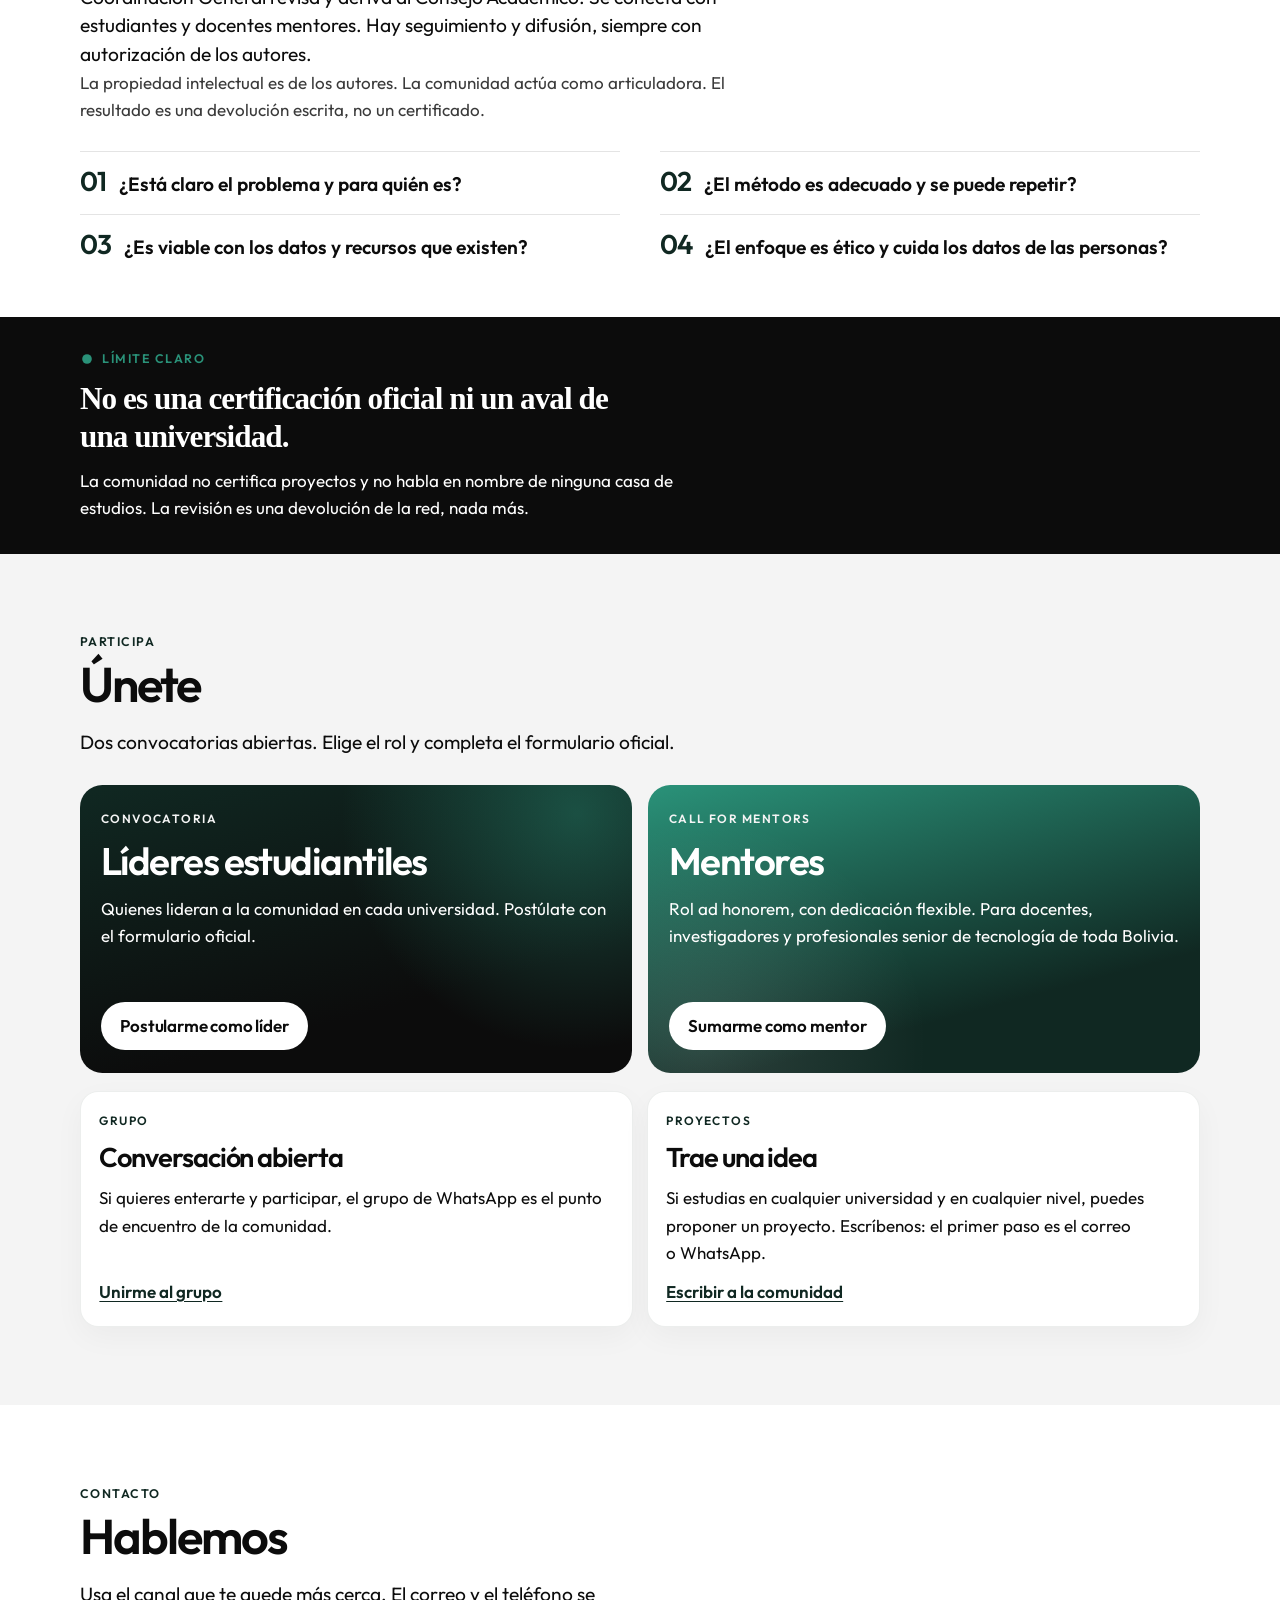
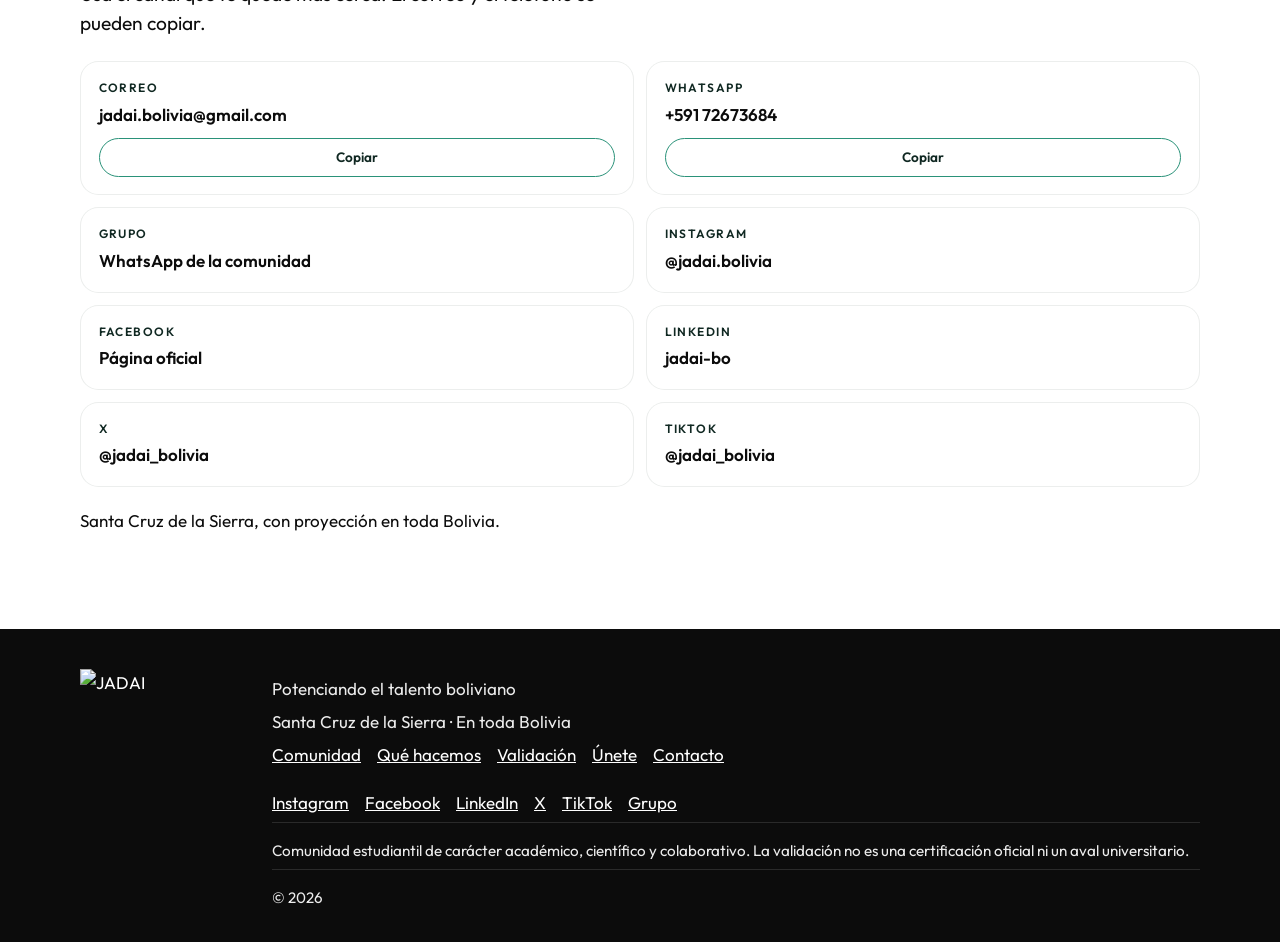
==== commit 6eeabe0a: "Quitar las secciones públicas de fundadores y de roles. Se eliminan Quiénes la iniciaron y Quiénes p" ====
--- a/index.html
+++ b/index.html
@@ -53,7 +53,6 @@
             <li><a href="#que-es">Comunidad</a></li>
             <li><a href="#que-hacemos">Qué hacemos</a></li>
             <li><a href="#validacion">Validación</a></li>
-            <li><a href="#fundadores">Fundadores</a></li>
             <li><a href="#unete">Únete</a></li>
           </ul>
           <a class="btn btn-primary btn-nav" href="#proponer">Contacto</a>
@@ -363,88 +362,6 @@
         </div>
       </section>
 
-      <section class="block band" id="roles" aria-labelledby="roles-titulo">
-        <div class="wrap">
-          <p class="kicker">Quiénes participan</p>
-          <h2 id="roles-titulo">Roles de la comunidad</h2>
-          <div class="roles-grid">
-            <article class="role-card tilt-card reveal">
-              <h3>Coordinación General</h3>
-              <p>Los Miembros Fundadores y los Miembros Co-Fundadores llevan la gestión diaria, la coordinación de proyectos y eventos, y la relación con aliados, sponsors e instituciones.</p>
-            </article>
-            <article class="role-card tilt-card reveal">
-              <h3>Co-Fundadores</h3>
-              <p>Integran la Coordinación General junto con los Miembros Fundadores.</p>
-            </article>
-            <article class="role-card tilt-card reveal">
-              <h3>Consejo Directivo</h3>
-              <p>Presidencia Estudiantil, por conformarse. Lo integrarán los presidentes de las sociedades científicas de las universidades que se incorporen a la comunidad, junto con los Miembros Fundadores.</p>
-            </article>
-            <article class="role-card tilt-card reveal">
-              <h3>Consejo Académico</h3>
-              <p>Cofundadores Académicos: coordinadores de carrera y profesionales incorporados mediante acta, junto con los Miembros Fundadores. Tienen voz y voto en asuntos académicos, proyectos, eventos y alianzas. Valida proyectos, avala eventos, asigna docentes mentores y facilita espacios. Participa ad honorem.</p>
-              <ul class="plain-list">
-                <li>Juan Pablo Villazon Richter, Cofundador Académico, coordinador de carrera de Inteligencia Artificial, Software y Mecatrónica (UCB)</li>
-                <li>Gersson Felix Chavarria Choque, Cofundador Académico, coordinador de carrera de Innovación Digital e Inteligencia Artificial (UNICEN)</li>
-                <li>Elvin Vidal Mollinedo Mencia, Cofundador Académico, Ing. de Sistemas, Chapter Líder Bolivia</li>
-              </ul>
-            </article>
-            <article class="role-card tilt-card reveal">
-              <h3>Líderes estudiantiles</h3>
-              <p>Quienes lideran a la comunidad en cada universidad.</p>
-            </article>
-            <article class="role-card tilt-card reveal">
-              <h3>Mentores y docentes</h3>
-              <p>Docentes, investigadores y profesionales que acompañan académicamente a la comunidad y a sus proyectos.</p>
-            </article>
-            <article class="role-card tilt-card reveal">
-              <h3>Voluntarios, embajadores y miembros</h3>
-              <p>Voluntarios asumen tareas operativas. Los embajadores estudiantiles representan y difunden en su universidad. Los miembros activos se registran y participan con regularidad. Los sponsors brindan apoyo en especie o patrocinio.</p>
-            </article>
-          </div>
-        </div>
-      </section>
-
-      <section class="block" id="fundadores" aria-labelledby="fundadores-titulo">
-        <div class="wrap">
-          <p class="kicker">Quiénes la iniciaron</p>
-          <h2 id="fundadores-titulo">Fundadores</h2>
-          <p class="lede">Dos Miembros Fundadores y dos Miembros Co-Fundadores, desde Santa Cruz de la Sierra.</p>
-          <h3 class="founders-label">Coordinación General</h3>
-          <p class="aside">La integran los dos Miembros Fundadores (Coordinadores Generales) y los dos Miembros Co-Fundadores.</p>
-          <h3 class="founders-label">Miembros Fundadores</h3>
-          <div class="founders">
-            <article class="founder tilt-card reveal">
-              <h3>Miguel Angel Vega Moreno</h3>
-              <p class="role-tag">Coordinador General · Miembro Fundador</p>
-              <p class="program">Licenciatura en Innovación Digital e Inteligencia Artificial</p>
-              <p class="uni">Universidad Central de Bolivia (UNICEN)</p>
-            </article>
-            <article class="founder tilt-card reveal">
-              <h3>Jazid Andrey Ovando Durán</h3>
-              <p class="role-tag">Coordinador General · Miembro Fundador</p>
-              <p class="program">Ingeniería en Inteligencia Artificial</p>
-              <p class="uni">Universidad Católica Boliviana «San Pablo» (UCB)</p>
-            </article>
-          </div>
-          <h3 class="founders-label">Miembros Co-Fundadores</h3>
-          <div class="founders">
-            <article class="founder tilt-card reveal">
-              <h3>Leonardo Durán Cuenca</h3>
-              <p class="role-tag">Miembro Co-Fundador</p>
-              <p class="program">Ingeniería en Inteligencia Artificial</p>
-              <p class="uni">Universidad Católica Boliviana «San Pablo» (UCB)</p>
-            </article>
-            <article class="founder tilt-card reveal">
-              <h3>Luna Saleth Gallego Martínez</h3>
-              <p class="role-tag">Miembro Co-Fundadora</p>
-              <p class="program">Ingeniería en Inteligencia Artificial</p>
-              <p class="uni">Universidad Católica Boliviana «San Pablo» (UCB)</p>
-            </article>
-          </div>
-        </div>
-      </section>
-
       <section class="block band cta-band" id="unete" aria-labelledby="unete-titulo">
         <div class="wrap">
           <p class="kicker">Participa</p>
@@ -543,7 +460,6 @@
             <li><a href="#que-es">Comunidad</a></li>
             <li><a href="#que-hacemos">Qué hacemos</a></li>
             <li><a href="#validacion">Validación</a></li>
-            <li><a href="#fundadores">Fundadores</a></li>
             <li><a href="#unete">Únete</a></li>
             <li><a href="#proponer">Contacto</a></li>
           </ul>
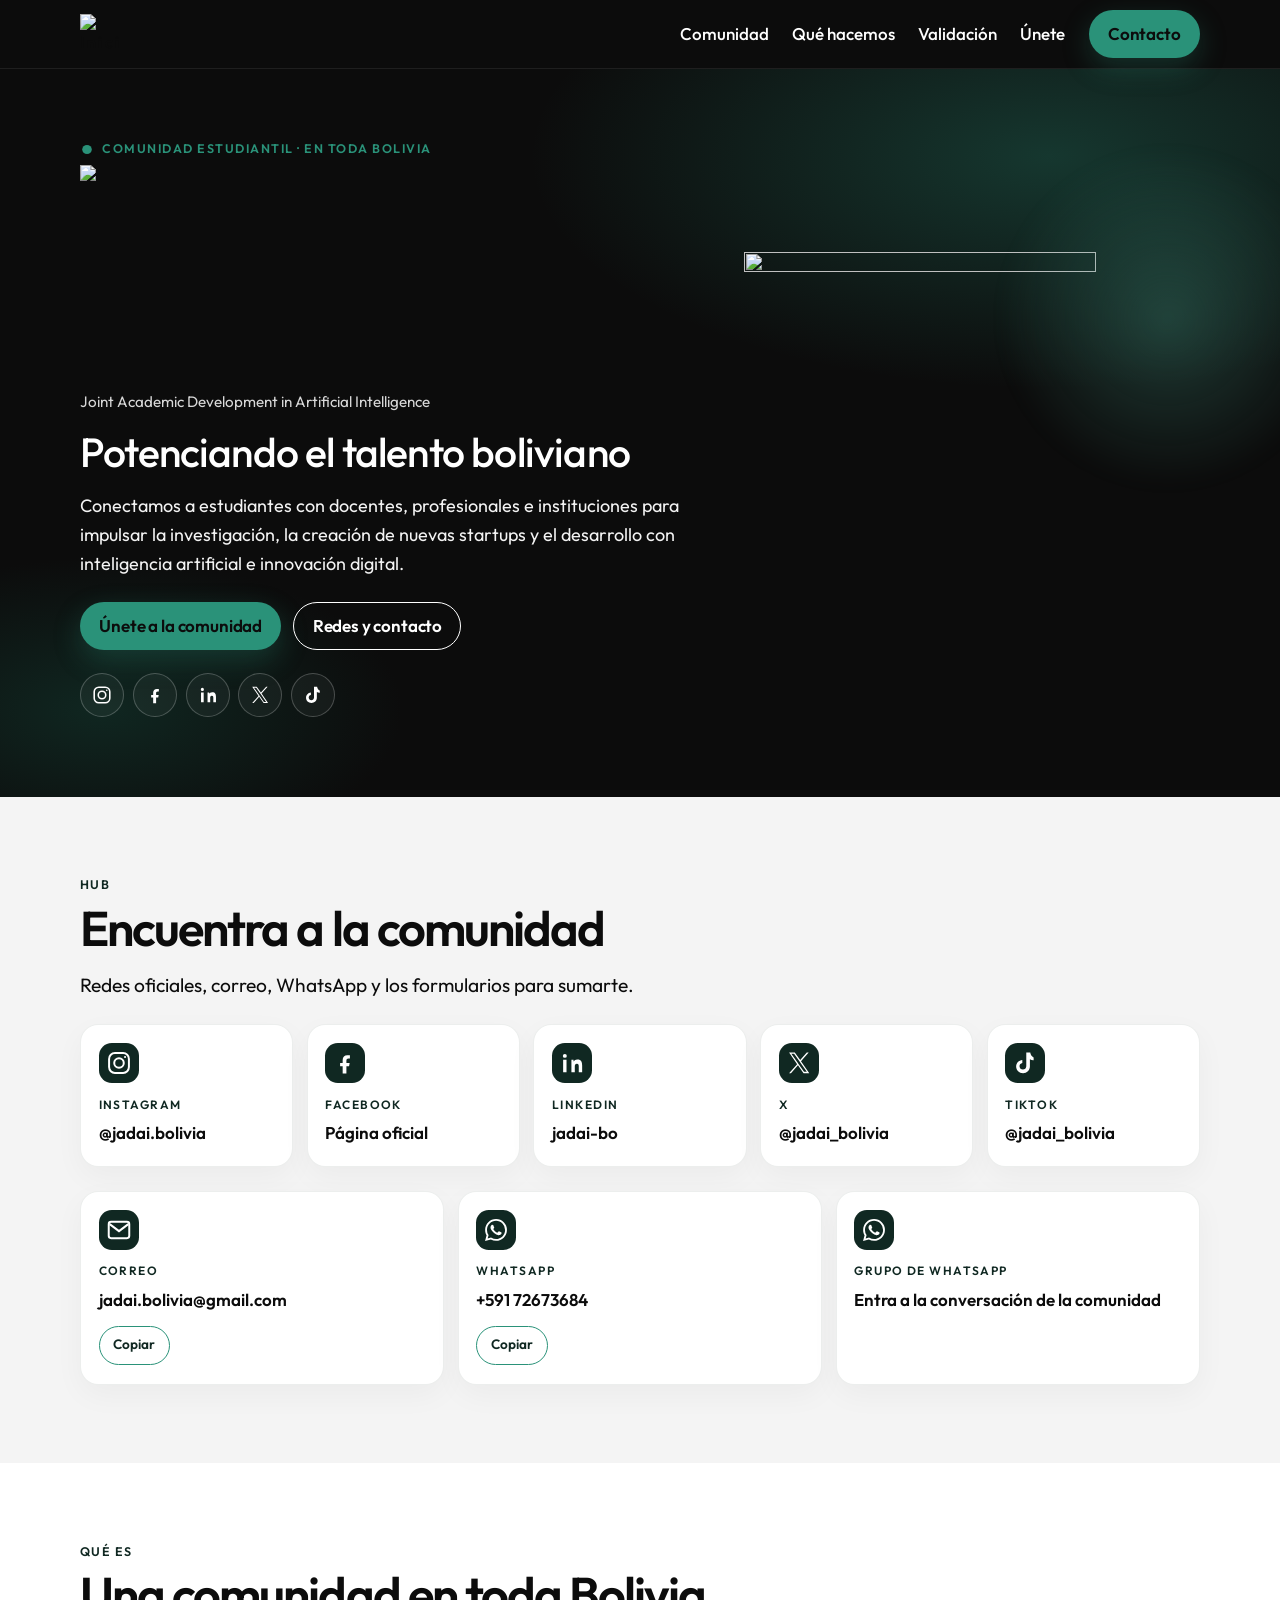
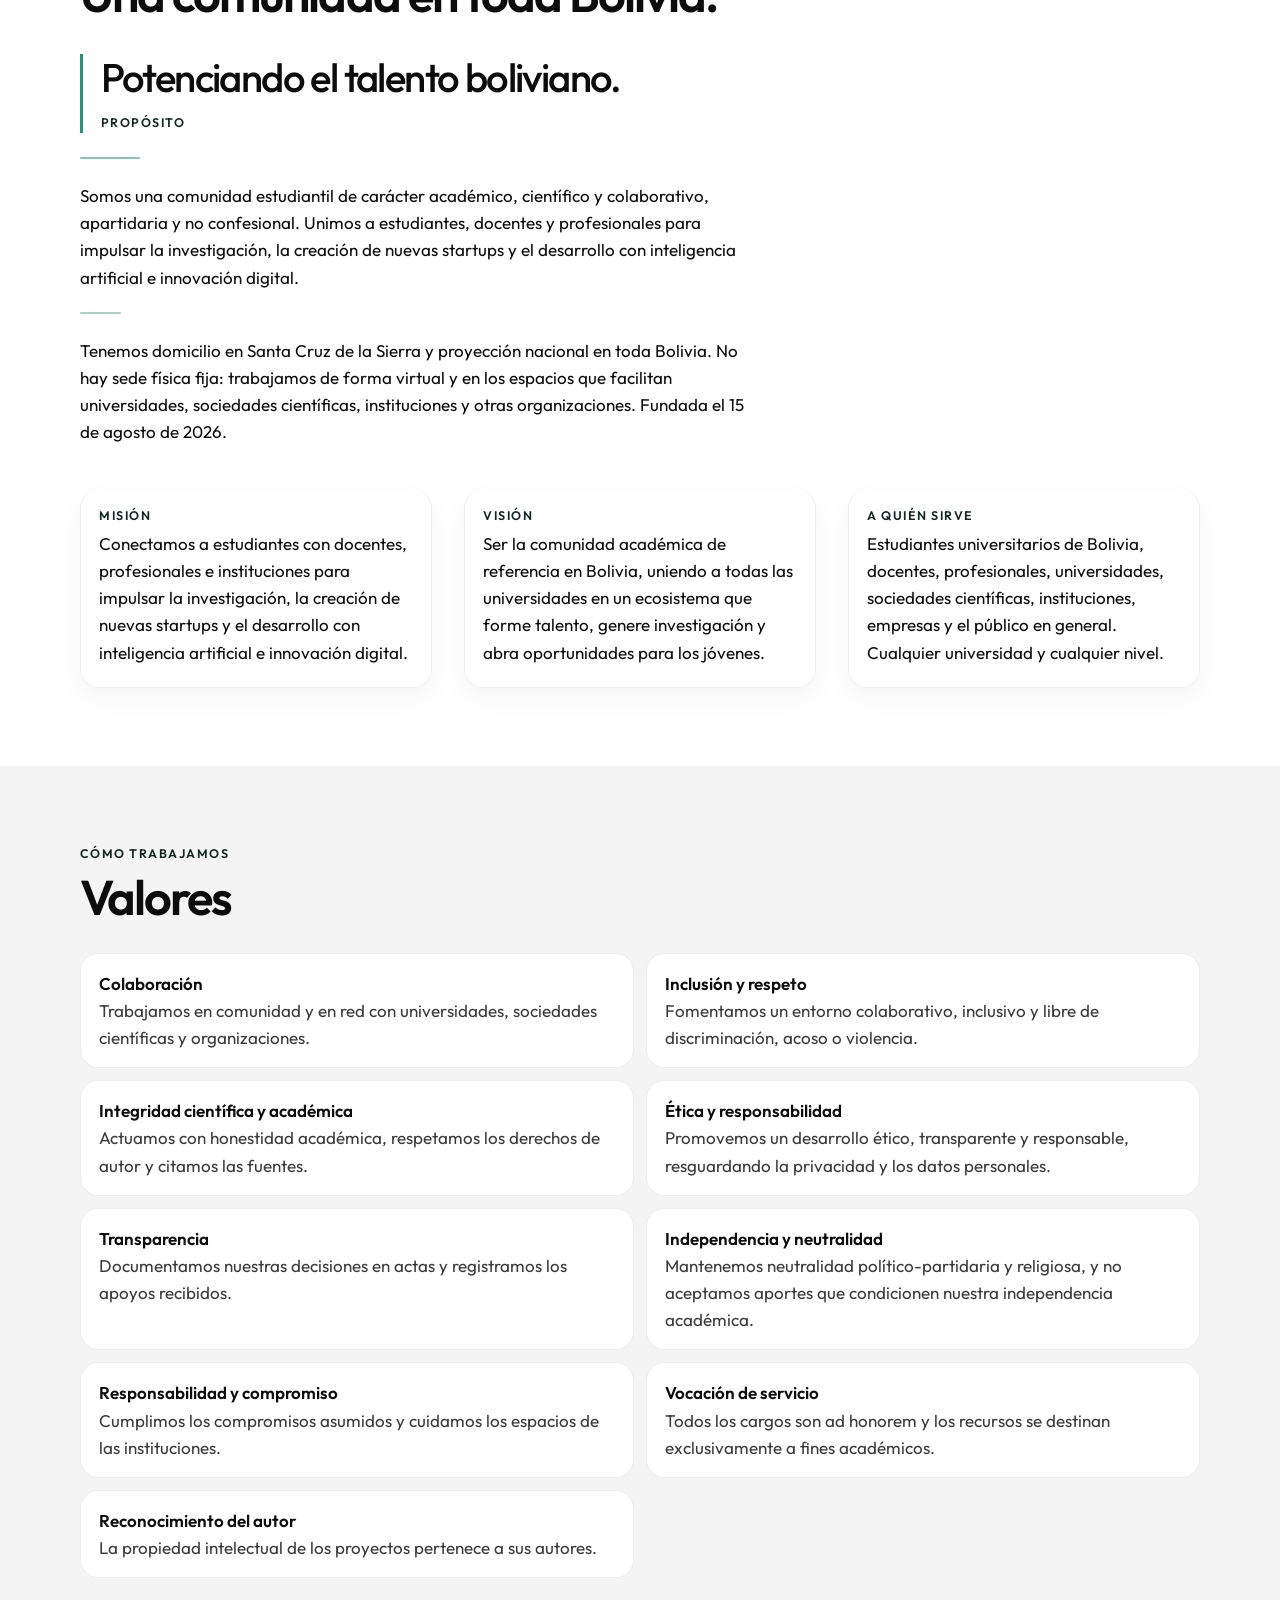
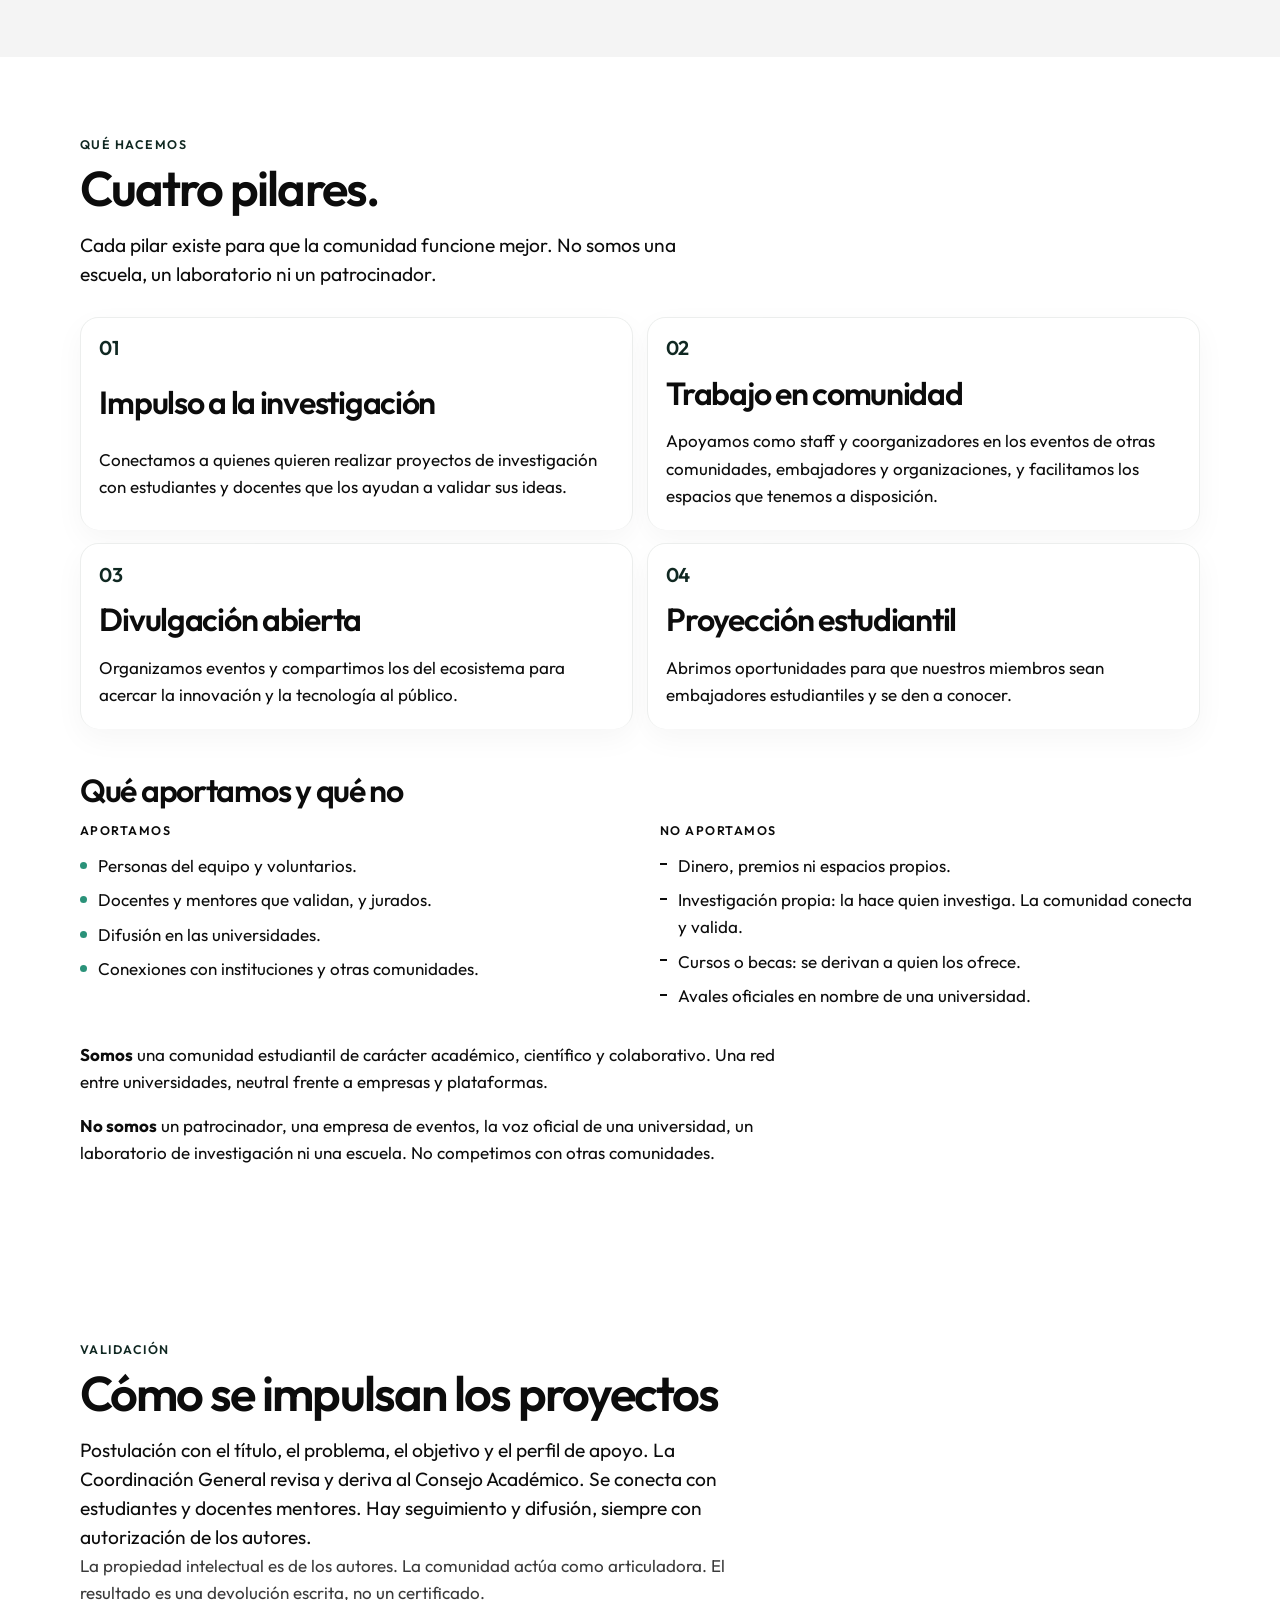
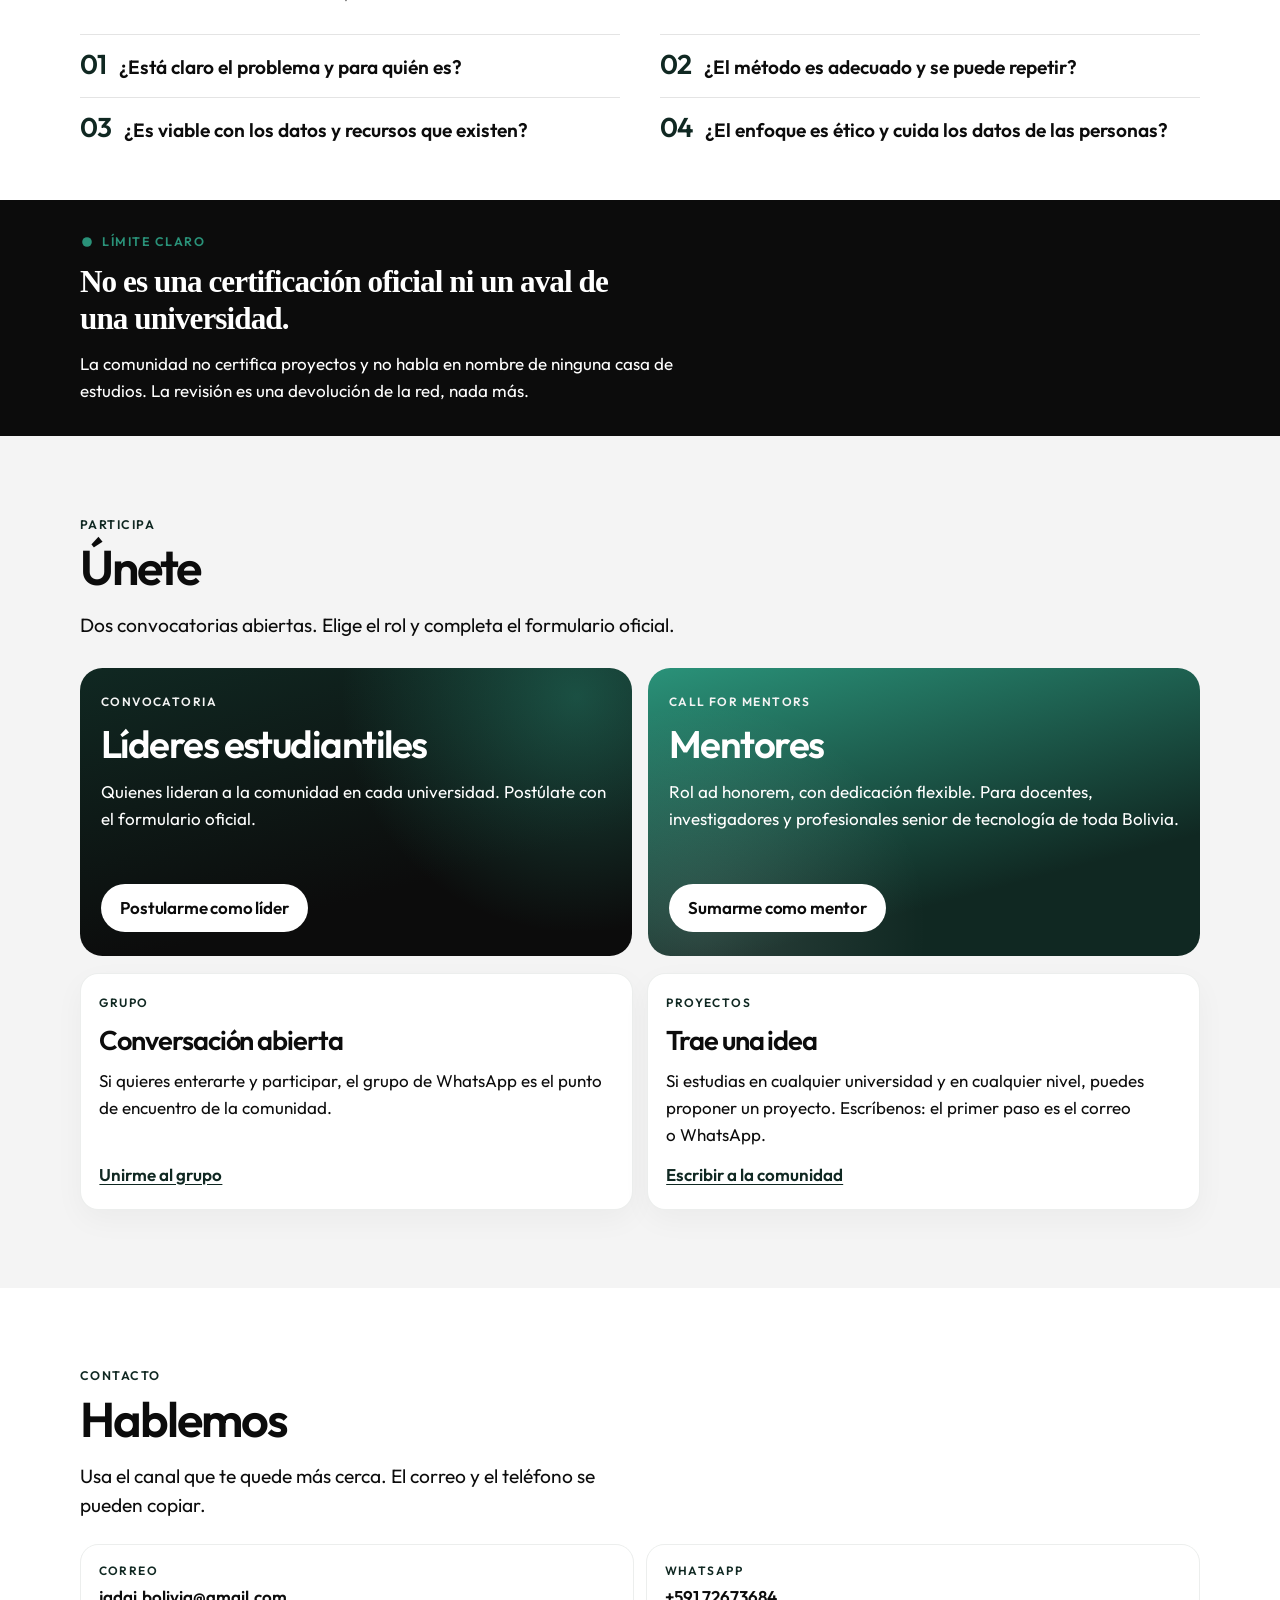
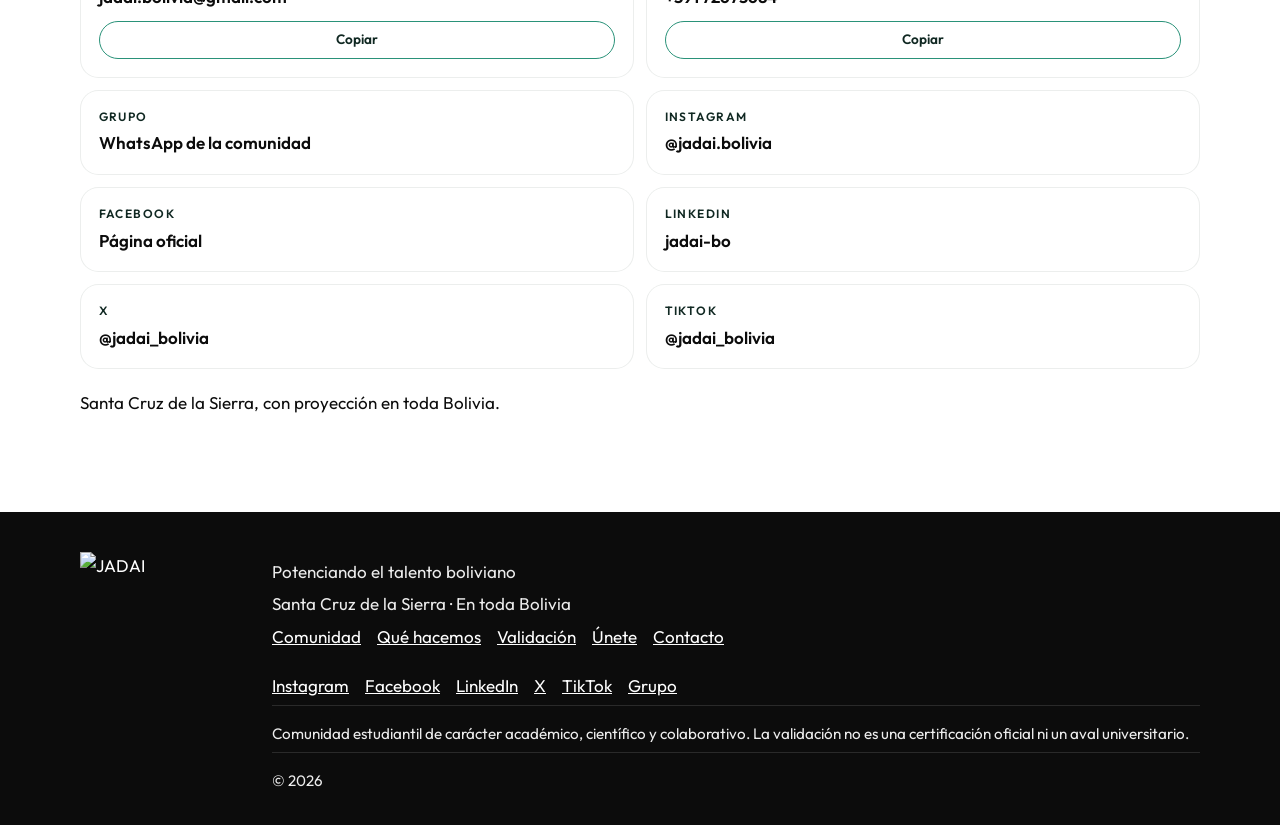
==== commit ba6c08e5: "Quitar el pilar de alianzas del hub público. Se elimina la tarjeta Alianzas clave y el resto de menc" ====
--- a/index.html
+++ b/index.html
@@ -197,7 +197,7 @@
           <div class="prose reveal">
             <p>Somos una comunidad estudiantil de carácter académico, científico y colaborativo, apartidaria y no confesional. Unimos a estudiantes, docentes y profesionales para impulsar la investigación, la creación de nuevas startups y el desarrollo con inteligencia artificial e innovación digital.</p>
             <hr class="text-rule is-soft" aria-hidden="true">
-            <p>Tenemos domicilio en Santa Cruz de la Sierra y proyección nacional en toda Bolivia. No hay sede física fija: trabajamos de forma virtual y en los espacios que facilitan universidades, sociedades científicas, instituciones aliadas y otras organizaciones. Fundada el 15 de agosto de 2026.</p>
+            <p>Tenemos domicilio en Santa Cruz de la Sierra y proyección nacional en toda Bolivia. No hay sede física fija: trabajamos de forma virtual y en los espacios que facilitan universidades, sociedades científicas, instituciones y otras organizaciones. Fundada el 15 de agosto de 2026.</p>
           </div>
           <div class="statements">
             <article class="tilt-card reveal">
@@ -223,7 +223,7 @@
           <dl class="values">
             <div class="reveal">
               <dt>Colaboración</dt>
-              <dd>Trabajamos en comunidad y en red con universidades, sociedades científicas y organizaciones aliadas.</dd>
+              <dd>Trabajamos en comunidad y en red con universidades, sociedades científicas y organizaciones.</dd>
             </div>
             <div class="reveal">
               <dt>Inclusión y respeto</dt>
@@ -247,7 +247,7 @@
             </div>
             <div class="reveal">
               <dt>Responsabilidad y compromiso</dt>
-              <dd>Cumplimos los compromisos asumidos y cuidamos los espacios de las instituciones aliadas.</dd>
+              <dd>Cumplimos los compromisos asumidos y cuidamos los espacios de las instituciones.</dd>
             </div>
             <div class="reveal">
               <dt>Vocación de servicio</dt>
@@ -264,7 +264,7 @@
       <section class="block" id="que-hacemos" aria-labelledby="hacemos-titulo">
         <div class="wrap">
           <p class="kicker">Qué hacemos</p>
-          <h2 id="hacemos-titulo">Cinco pilares.</h2>
+          <h2 id="hacemos-titulo">Cuatro pilares.</h2>
           <p class="lede">Cada pilar existe para que la comunidad funcione mejor. No somos una escuela, un laboratorio ni un patrocinador.</p>
 
           <ol class="pillars">
@@ -285,11 +285,6 @@
             </li>
             <li class="tilt-card reveal">
               <span class="num" aria-hidden="true">04</span>
-              <h3>Alianzas clave</h3>
-              <p>Buscamos alianzas estratégicas con universidades, empresas, comunidades, organizaciones y patrocinios que impulsen las actividades de la comunidad.</p>
-            </li>
-            <li class="tilt-card reveal">
-              <span class="num" aria-hidden="true">05</span>
               <h3>Proyección estudiantil</h3>
               <p>Abrimos oportunidades para que nuestros miembros sean embajadores estudiantiles y se den a conocer.</p>
             </li>
@@ -318,7 +313,7 @@
               </div>
             </div>
             <div class="identity-lines">
-              <p><strong>Somos</strong> una comunidad estudiantil de carácter académico, científico y colaborativo. Una red entre universidades, neutral frente a empresas y plataformas, y un aliado comunitario.</p>
+              <p><strong>Somos</strong> una comunidad estudiantil de carácter académico, científico y colaborativo. Una red entre universidades, neutral frente a empresas y plataformas.</p>
               <p><strong>No somos</strong> un patrocinador, una empresa de eventos, la voz oficial de una universidad, un laboratorio de investigación ni una escuela. No competimos con otras comunidades.</p>
             </div>
           </div>
--- a/css/styles.css
+++ b/css/styles.css
@@ -2261,7 +2261,7 @@
 
 @media (min-width: 1100px) {
   .hub .pillars {
-    grid-template-columns: repeat(3, 1fr);
+    grid-template-columns: 1fr 1fr;
   }
 }
 
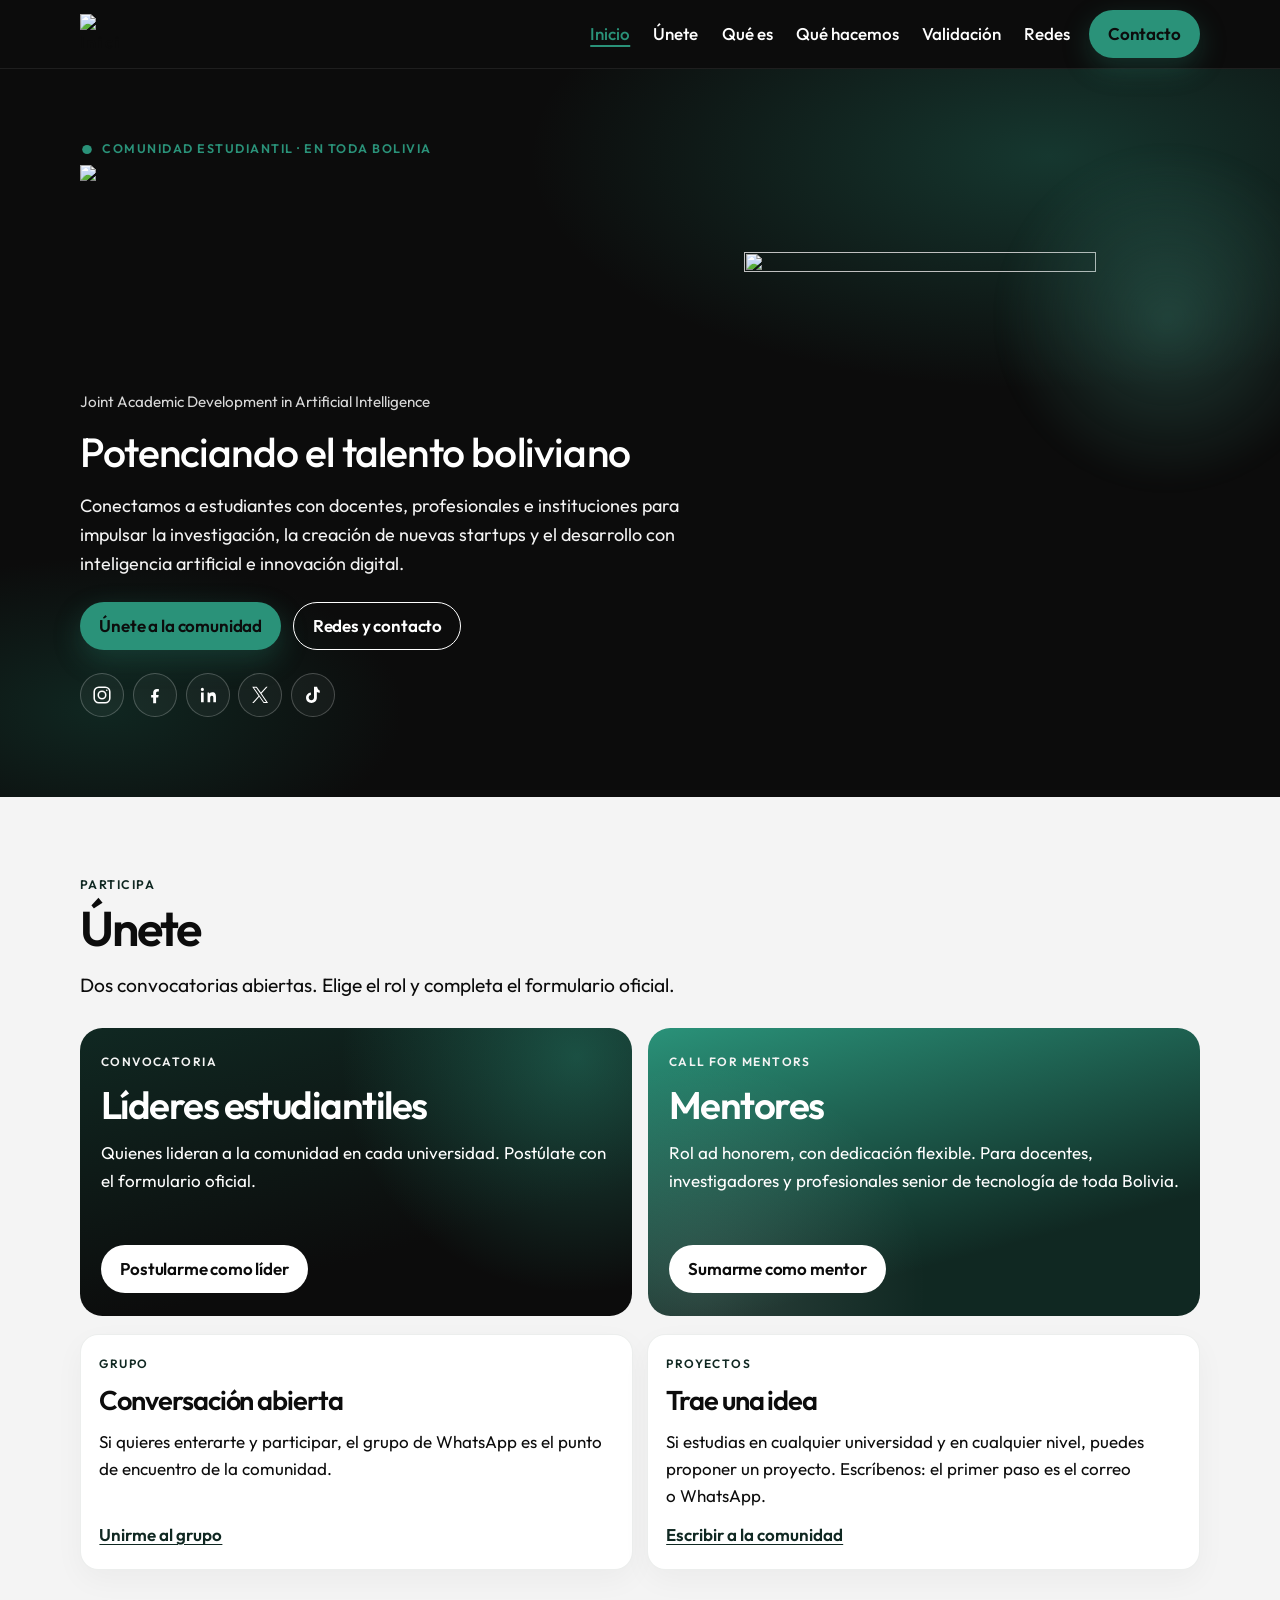
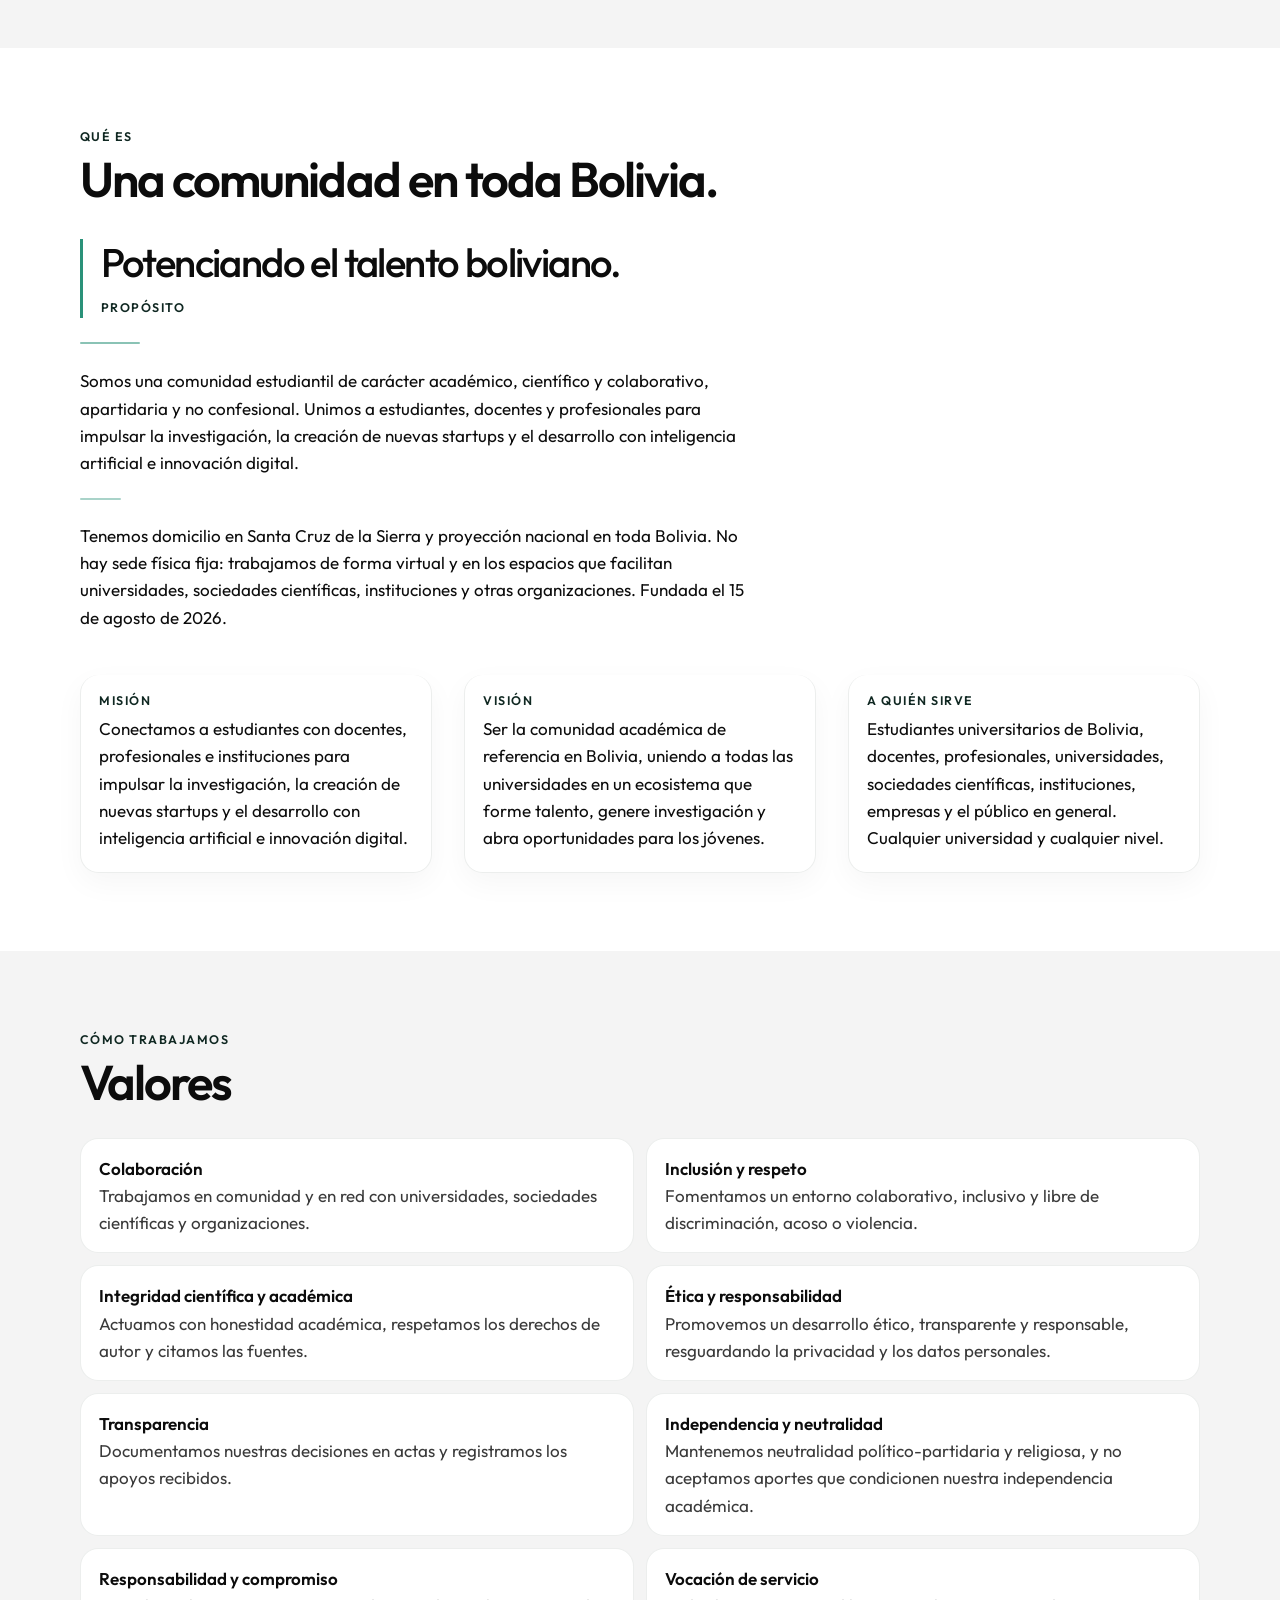
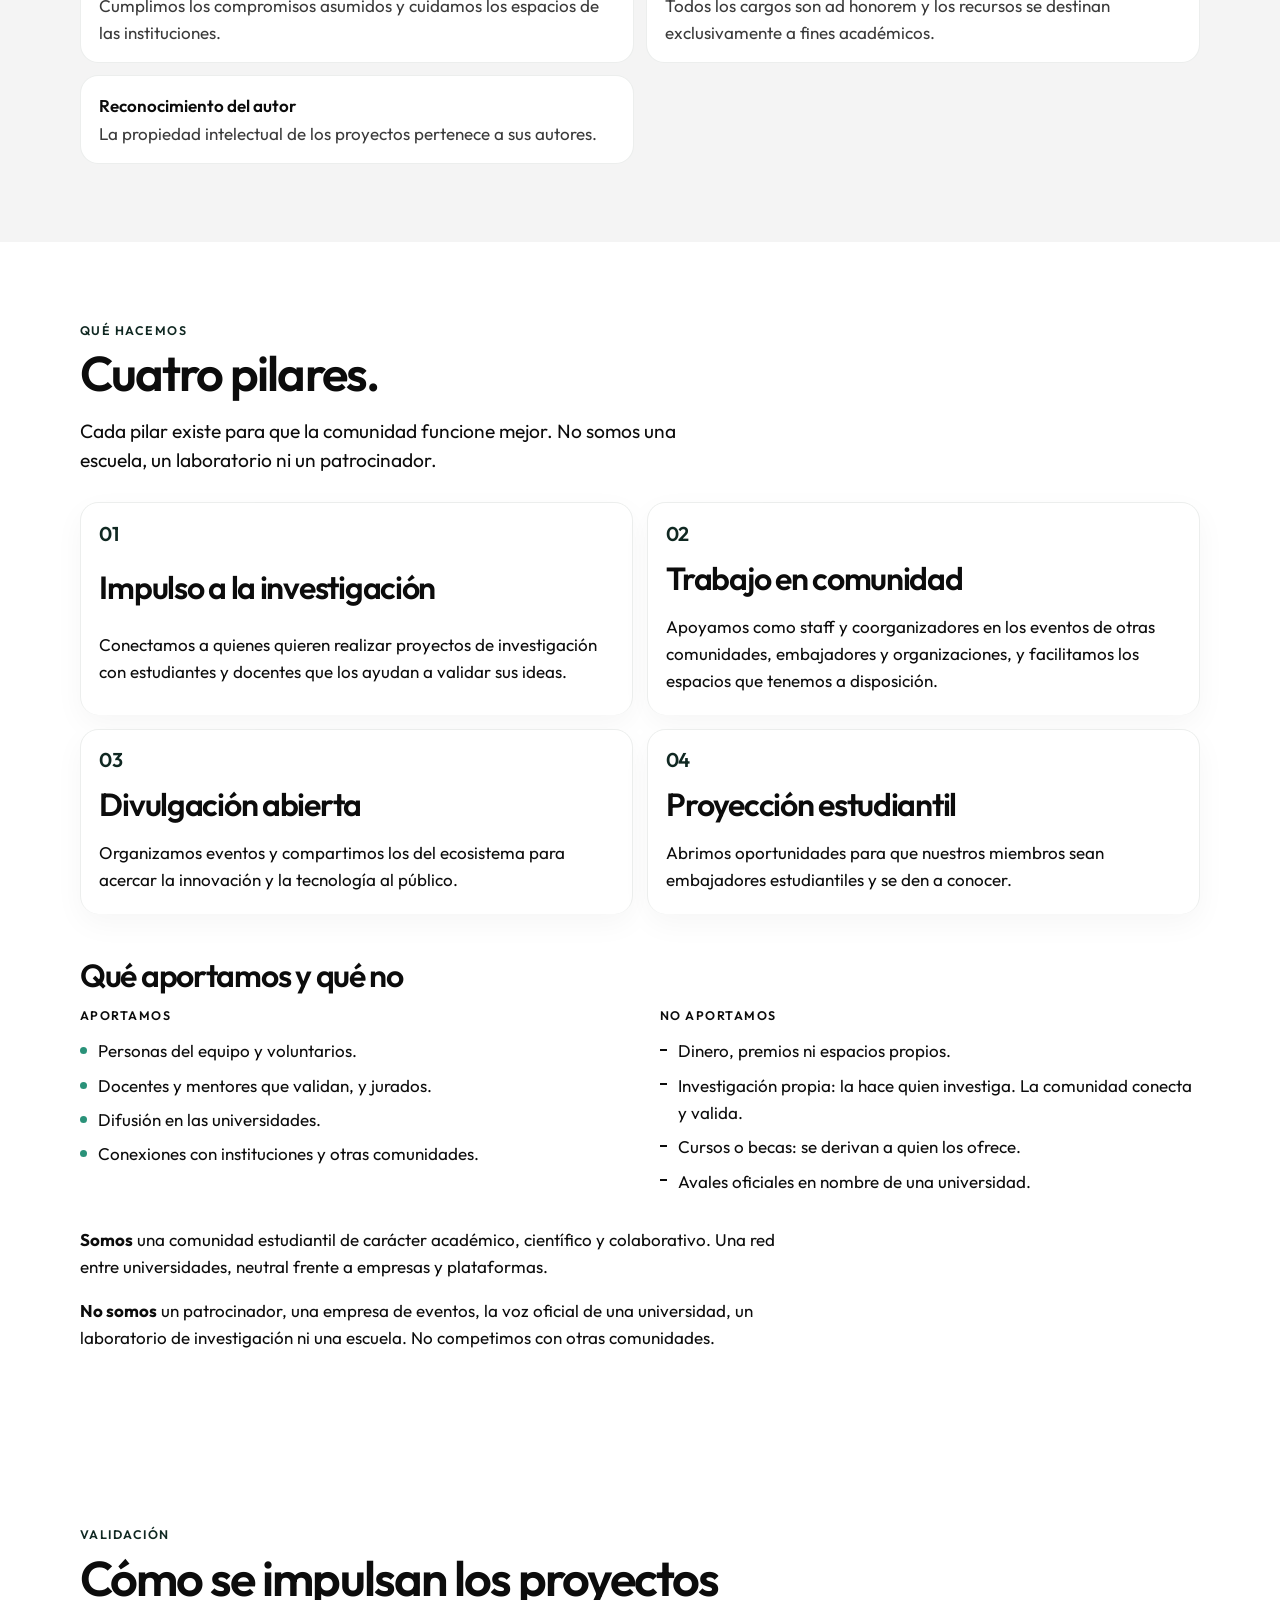
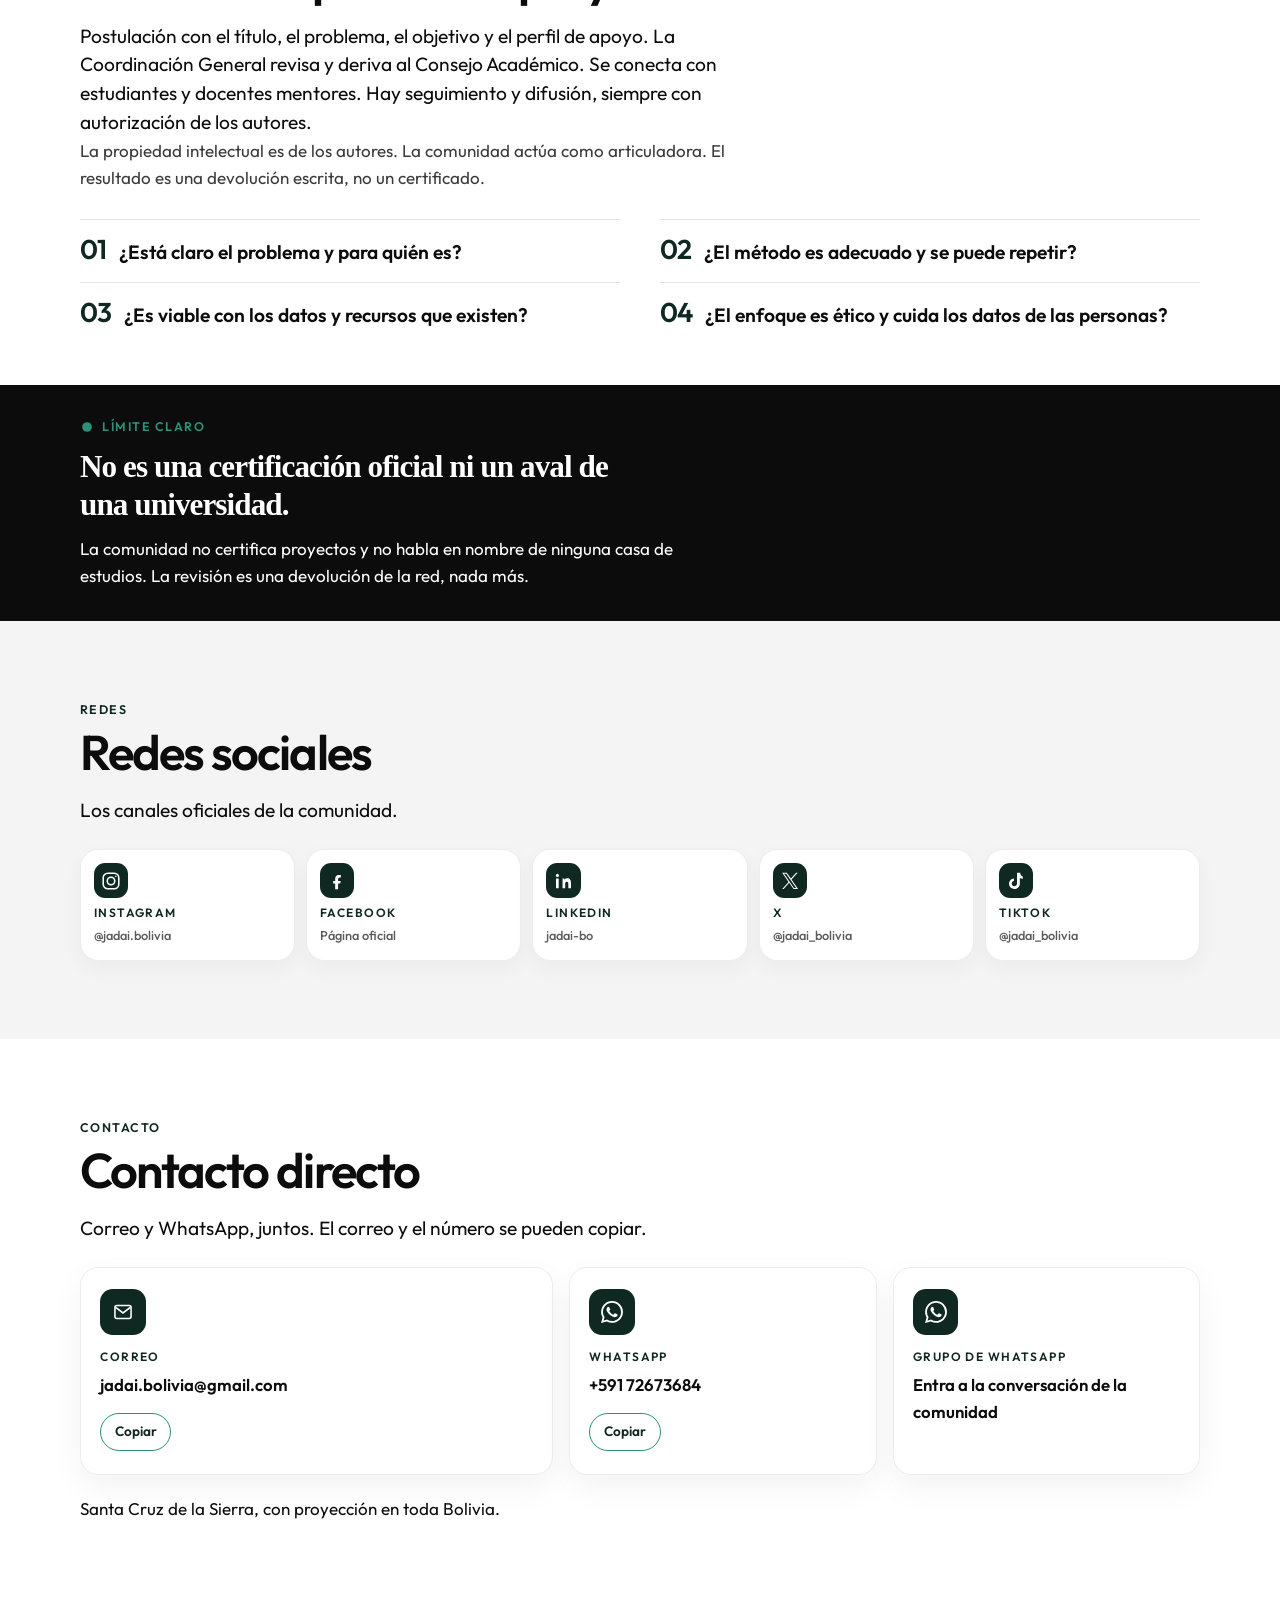
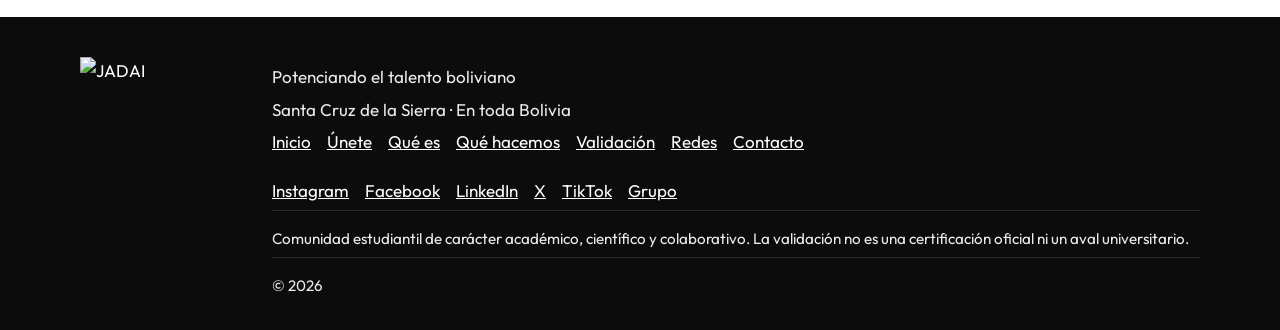
==== commit 2f0af2ef: "Reorganizar menú, redes y contacto del hub. El menú sigue el orden de la página, Únete queda arriba " ====
--- a/index.html
+++ b/index.html
@@ -50,10 +50,12 @@
         </label>
         <nav id="nav" class="nav-panel" aria-label="Secciones">
           <ul>
-            <li><a href="#que-es">Comunidad</a></li>
+            <li><a href="#inicio">Inicio</a></li>
+            <li><a href="#unete">Únete</a></li>
+            <li><a href="#que-es">Qué es</a></li>
             <li><a href="#que-hacemos">Qué hacemos</a></li>
             <li><a href="#validacion">Validación</a></li>
-            <li><a href="#unete">Únete</a></li>
+            <li><a href="#redes">Redes</a></li>
           </ul>
           <a class="btn btn-primary btn-nav" href="#proponer">Contacto</a>
         </nav>
@@ -83,7 +85,7 @@
             <p class="lead">Conectamos a estudiantes con docentes, profesionales e instituciones para impulsar la investigación, la creación de nuevas startups y el desarrollo con inteligencia artificial e innovación digital.</p>
             <div class="hero-actions">
               <a class="btn btn-primary" href="#unete">Únete a la comunidad</a>
-              <a class="btn btn-ghost" href="#proponer">Redes y contacto</a>
+              <a class="btn btn-ghost" href="#redes">Redes y contacto</a>
             </div>
             <nav class="hero-socials" aria-label="Redes oficiales">
               <a href="https://www.instagram.com/jadai.bolivia/" target="_blank" rel="noopener noreferrer me" aria-label="Instagram">
@@ -115,72 +117,42 @@
         </div>
       </section>
 
-      <section class="hub-dock" id="redes" aria-labelledby="redes-titulo">
-        <div class="wrap">
-          <p class="kicker">Hub</p>
-          <h2 id="redes-titulo">Encuentra a la comunidad</h2>
-          <p class="lede">Redes oficiales, correo, WhatsApp y los formularios para sumarte.</p>
-          <div class="social-grid">
-            <a class="dock-card tilt-card" href="https://www.instagram.com/jadai.bolivia/" target="_blank" rel="noopener noreferrer me">
-              <span class="dock-icon" aria-hidden="true">
-                <svg viewBox="0 0 24 24" width="28" height="28" fill="none" stroke="currentColor" stroke-width="1.7"><rect x="3.5" y="3.5" width="17" height="17" rx="5"/><circle cx="12" cy="12" r="4.1"/><circle cx="17.2" cy="6.8" r="0.9" fill="currentColor" stroke="none"/></svg>
-              </span>
-              <span class="dock-label">Instagram</span>
-              <span class="dock-value">@jadai.bolivia</span>
-            </a>
-            <a class="dock-card tilt-card" href="https://www.facebook.com/share/1EzJkhTDfF/" target="_blank" rel="noopener noreferrer me">
-              <span class="dock-icon" aria-hidden="true">
-                <svg viewBox="0 0 24 24" width="28" height="28" fill="currentColor"><path d="M14 8.2h2.2V5.4H14c-2.4 0-4 1.5-4 4.1V12H7.8v2.8H10V21h3.2v-6.2h2.3l.5-2.8h-2.8v-2.1c0-.8.3-1.7 1.8-1.7Z"/></svg>
-              </span>
-              <span class="dock-label">Facebook</span>
-              <span class="dock-value">Página oficial</span>
-            </a>
-            <a class="dock-card tilt-card" href="https://www.linkedin.com/company/jadai-bo/" target="_blank" rel="noopener noreferrer me">
-              <span class="dock-icon" aria-hidden="true">
-                <svg viewBox="0 0 24 24" width="28" height="28" fill="currentColor"><path d="M4.4 9.2h2.9V20H4.4V9.2ZM5.85 4.2a1.7 1.7 0 1 1 0 3.4 1.7 1.7 0 0 1 0-3.4ZM10.5 9.2h2.8v1.5c.4-.8 1.5-1.8 3.3-1.8 3.5 0 4.1 2.3 4.1 5.3V20h-2.9v-4.7c0-1.1 0-2.6-1.6-2.6s-1.8 1.2-1.8 2.5V20h-2.9V9.2Z"/></svg>
-              </span>
-              <span class="dock-label">LinkedIn</span>
-              <span class="dock-value">jadai-bo</span>
-            </a>
-            <a class="dock-card tilt-card" href="https://x.com/jadai_bolivia" target="_blank" rel="noopener noreferrer me">
-              <span class="dock-icon" aria-hidden="true">
-                <svg viewBox="0 0 24 24" width="28" height="28" fill="currentColor"><path d="M13.7 10.4 20.3 3h-1.6l-5.7 6.4L8.4 3H3.5l6.9 10-6.9 7.8h1.6l6-6.8 4.8 6.8h4.9L13.7 10.4Zm-2.1 2.4-.7-1-5.5-7.8h2.4l4.4 6.3.7 1 5.8 8.2h-2.4l-4.7-6.7Z"/></svg>
-              </span>
-              <span class="dock-label">X</span>
-              <span class="dock-value">@jadai_bolivia</span>
-            </a>
-            <a class="dock-card tilt-card" href="https://www.tiktok.com/@jadai_bolivia" target="_blank" rel="noopener noreferrer me">
-              <span class="dock-icon" aria-hidden="true">
-                <svg viewBox="0 0 24 24" width="28" height="28" fill="currentColor"><path d="M14.2 3h2.3c.2 1.8 1.3 3.4 2.9 4.2v2.4c-1.1.1-2.2-.2-3.2-.8v6.3c0 3.2-2.6 5.7-5.9 5.7S4.4 18.3 4.4 15.1c0-3 2.3-5.5 5.3-5.7v2.5c-1.4.2-2.4 1.4-2.4 2.8 0 1.6 1.3 2.9 2.9 2.9s2.9-1.3 2.9-2.9V3Z"/></svg>
-              </span>
-              <span class="dock-label">TikTok</span>
-              <span class="dock-value">@jadai_bolivia</span>
-            </a>
-          </div>
-          <div class="dock-grid">
-            <div class="dock-card tilt-card">
-              <span class="dock-icon" aria-hidden="true">
-                <svg viewBox="0 0 24 24" width="28" height="28" fill="none" stroke="currentColor" stroke-width="1.7"><rect x="3.2" y="5" width="17.6" height="14" rx="2"/><path d="m4 7 8 6 8-6"/></svg>
-              </span>
-              <span class="dock-label">Correo</span>
-              <a class="dock-value" href="mailto:jadai.bolivia@gmail.com">jadai.bolivia@gmail.com</a>
-              <button class="copy-btn" type="button" data-copy="jadai.bolivia@gmail.com" data-ok="Correo copiado" aria-label="Copiar correo">Copiar</button>
-            </div>
-            <div class="dock-card tilt-card">
-              <span class="dock-icon" aria-hidden="true">
-                <svg viewBox="0 0 24 24" width="22" height="22" fill="currentColor"><path d="M17.472 14.382c-.297-.149-1.758-.867-2.03-.967-.273-.099-.471-.148-.67.15-.197.297-.767.966-.94 1.164-.173.199-.347.223-.644.075-.297-.15-1.255-.463-2.39-1.475-.883-.788-1.48-1.761-1.653-2.059-.173-.297-.018-.458.13-.606.134-.133.298-.347.446-.52.149-.174.198-.298.298-.497.099-.198.05-.371-.025-.52-.075-.149-.669-1.612-.916-2.207-.242-.579-.487-.5-.669-.51-.173-.008-.371-.01-.57-.01-.198 0-.52.074-.792.372-.272.297-1.04 1.016-1.04 2.479 0 1.462 1.065 2.875 1.213 3.074.149.198 2.096 3.2 5.077 4.487.709.306 1.262.489 1.694.625.712.227 1.36.195 1.871.118.571-.085 1.758-.719 2.006-1.413.248-.694.248-1.289.173-1.413-.074-.124-.272-.198-.57-.347m-5.421 7.403h-.004a9.87 9.87 0 0 1-5.031-1.378l-.361-.214-3.741.982.998-3.648-.235-.374a9.86 9.86 0 0 1-1.51-5.26c.001-5.45 4.436-9.884 9.888-9.884 2.64 0 5.122 1.03 6.988 2.898a9.825 9.825 0 0 1 2.893 6.994c-.003 5.45-4.435 9.884-9.885 9.884m8.413-18.297A11.815 11.815 0 0 0 12.05 0C5.495 0 .16 5.335.157 11.892c0 2.096.547 4.142 1.588 5.945L.057 24l6.305-1.654a11.882 11.882 0 0 0 5.683 1.448h.005c6.554 0 11.89-5.335 11.893-11.893a11.821 11.821 0 0 0-3.48-8.413Z"/></svg>
-              </span>
-              <span class="dock-label">WhatsApp</span>
-              <a class="dock-value" href="https://wa.me/59172673684" target="_blank" rel="noopener noreferrer">+591 72673684</a>
-              <button class="copy-btn" type="button" data-copy="+591 72673684" data-ok="Número copiado" aria-label="Copiar teléfono">Copiar</button>
-            </div>
-            <a class="dock-card tilt-card" href="https://chat.whatsapp.com/KNrKSTzLwH68PcHUtKXGtx" target="_blank" rel="noopener noreferrer">
-              <span class="dock-icon" aria-hidden="true">
-                <svg viewBox="0 0 24 24" width="22" height="22" fill="currentColor"><path d="M17.472 14.382c-.297-.149-1.758-.867-2.03-.967-.273-.099-.471-.148-.67.15-.197.297-.767.966-.94 1.164-.173.199-.347.223-.644.075-.297-.15-1.255-.463-2.39-1.475-.883-.788-1.48-1.761-1.653-2.059-.173-.297-.018-.458.13-.606.134-.133.298-.347.446-.52.149-.174.198-.298.298-.497.099-.198.05-.371-.025-.52-.075-.149-.669-1.612-.916-2.207-.242-.579-.487-.5-.669-.51-.173-.008-.371-.01-.57-.01-.198 0-.52.074-.792.372-.272.297-1.04 1.016-1.04 2.479 0 1.462 1.065 2.875 1.213 3.074.149.198 2.096 3.2 5.077 4.487.709.306 1.262.489 1.694.625.712.227 1.36.195 1.871.118.571-.085 1.758-.719 2.006-1.413.248-.694.248-1.289.173-1.413-.074-.124-.272-.198-.57-.347m-5.421 7.403h-.004a9.87 9.87 0 0 1-5.031-1.378l-.361-.214-3.741.982.998-3.648-.235-.374a9.86 9.86 0 0 1-1.51-5.26c.001-5.45 4.436-9.884 9.888-9.884 2.64 0 5.122 1.03 6.988 2.898a9.825 9.825 0 0 1 2.893 6.994c-.003 5.45-4.435 9.884-9.885 9.884m8.413-18.297A11.815 11.815 0 0 0 12.05 0C5.495 0 .16 5.335.157 11.892c0 2.096.547 4.142 1.588 5.945L.057 24l6.305-1.654a11.882 11.882 0 0 0 5.683 1.448h.005c6.554 0 11.89-5.335 11.893-11.893a11.821 11.821 0 0 0-3.48-8.413Z"/></svg>
-              </span>
-              <span class="dock-label">Grupo de WhatsApp</span>
-              <span class="dock-value">Entra a la conversación de la comunidad</span>
-            </a>
+      <section class="block band cta-band" id="unete" aria-labelledby="unete-titulo">
+        <div class="wrap">
+          <p class="kicker">Participa</p>
+          <h2 id="unete-titulo">Únete</h2>
+          <p class="lede">Dos convocatorias abiertas. Elige el rol y completa el formulario oficial.</p>
+          <div class="cta-grid">
+            <article class="cta-card is-leaders tilt-card reveal">
+              <p class="card-kicker">Convocatoria</p>
+              <h3>Líderes estudiantiles</h3>
+              <p>Quienes lideran a la comunidad en cada universidad. Postúlate con el formulario oficial.</p>
+              <div class="cta-actions">
+                <a class="btn btn-primary" href="https://docs.google.com/forms/d/e/1FAIpQLSf5OEiT_UkVpUNN4TOM_5mx_J36dkZt2rhMXihfU1ddOK2iaA/viewform" target="_blank" rel="noopener noreferrer">Postularme como líder</a>
+              </div>
+            </article>
+            <article class="cta-card is-mentors tilt-card reveal">
+              <p class="card-kicker">CALL FOR MENTORS</p>
+              <h3>Mentores</h3>
+              <p>Rol ad honorem, con dedicación flexible. Para docentes, investigadores y profesionales senior de tecnología de toda Bolivia.</p>
+              <div class="cta-actions">
+                <a class="btn btn-primary" href="https://docs.google.com/forms/d/e/1FAIpQLSeta4CyWQitrjLGudpPh4KrEHNrIrGud82MCAZZ6jmZkaoWzA/viewform" target="_blank" rel="noopener noreferrer">Sumarme como mentor</a>
+              </div>
+            </article>
+          </div>
+          <div class="join-grid secondary-join">
+            <article class="join-card tilt-card reveal">
+              <p class="card-kicker">Grupo</p>
+              <h3>Conversación abierta</h3>
+              <p>Si quieres enterarte y participar, el grupo de WhatsApp es el punto de encuentro de la comunidad.</p>
+              <a class="card-link" href="https://chat.whatsapp.com/KNrKSTzLwH68PcHUtKXGtx" target="_blank" rel="noopener noreferrer">Unirme al grupo</a>
+            </article>
+            <article class="join-card tilt-card reveal">
+              <p class="card-kicker">Proyectos</p>
+              <h3>Trae una idea</h3>
+              <p>Si estudias en cualquier universidad y en cualquier nivel, puedes proponer un proyecto. Escríbenos: el primer paso es el correo o WhatsApp.</p>
+              <a class="card-link" href="#proponer">Escribir a la comunidad</a>
+            </article>
           </div>
         </div>
       </section>
@@ -357,87 +329,83 @@
         </div>
       </section>
 
-      <section class="block band cta-band" id="unete" aria-labelledby="unete-titulo">
-        <div class="wrap">
-          <p class="kicker">Participa</p>
-          <h2 id="unete-titulo">Únete</h2>
-          <p class="lede">Dos convocatorias abiertas. Elige el rol y completa el formulario oficial.</p>
-          <div class="cta-grid">
-            <article class="cta-card is-leaders tilt-card reveal">
-              <p class="card-kicker">Convocatoria</p>
-              <h3>Líderes estudiantiles</h3>
-              <p>Quienes lideran a la comunidad en cada universidad. Postúlate con el formulario oficial.</p>
-              <div class="cta-actions">
-                <a class="btn btn-primary" href="https://docs.google.com/forms/d/e/1FAIpQLSf5OEiT_UkVpUNN4TOM_5mx_J36dkZt2rhMXihfU1ddOK2iaA/viewform" target="_blank" rel="noopener noreferrer">Postularme como líder</a>
+      <section class="hub-dock" id="redes" aria-labelledby="redes-titulo">
+        <div class="wrap">
+          <p class="kicker">Redes</p>
+          <h2 id="redes-titulo">Redes sociales</h2>
+          <p class="lede">Los canales oficiales de la comunidad.</p>
+          <div class="social-tiles">
+            <a class="social-tile tilt-card" href="https://www.instagram.com/jadai.bolivia/" target="_blank" rel="noopener noreferrer me">
+              <span class="dock-icon" aria-hidden="true">
+                <svg viewBox="0 0 24 24" width="22" height="22" fill="none" stroke="currentColor" stroke-width="1.7"><rect x="3.5" y="3.5" width="17" height="17" rx="5"/><circle cx="12" cy="12" r="4.1"/><circle cx="17.2" cy="6.8" r="0.9" fill="currentColor" stroke="none"/></svg>
+              </span>
+              <span class="dock-label">Instagram</span>
+              <span class="dock-value">@jadai.bolivia</span>
+            </a>
+            <a class="social-tile tilt-card" href="https://www.facebook.com/share/1EzJkhTDfF/" target="_blank" rel="noopener noreferrer me">
+              <span class="dock-icon" aria-hidden="true">
+                <svg viewBox="0 0 24 24" width="22" height="22" fill="currentColor"><path d="M14 8.2h2.2V5.4H14c-2.4 0-4 1.5-4 4.1V12H7.8v2.8H10V21h3.2v-6.2h2.3l.5-2.8h-2.8v-2.1c0-.8.3-1.7 1.8-1.7Z"/></svg>
+              </span>
+              <span class="dock-label">Facebook</span>
+              <span class="dock-value">Página oficial</span>
+            </a>
+            <a class="social-tile tilt-card" href="https://www.linkedin.com/company/jadai-bo/" target="_blank" rel="noopener noreferrer me">
+              <span class="dock-icon" aria-hidden="true">
+                <svg viewBox="0 0 24 24" width="22" height="22" fill="currentColor"><path d="M4.4 9.2h2.9V20H4.4V9.2ZM5.85 4.2a1.7 1.7 0 1 1 0 3.4 1.7 1.7 0 0 1 0-3.4ZM10.5 9.2h2.8v1.5c.4-.8 1.5-1.8 3.3-1.8 3.5 0 4.1 2.3 4.1 5.3V20h-2.9v-4.7c0-1.1 0-2.6-1.6-2.6s-1.8 1.2-1.8 2.5V20h-2.9V9.2Z"/></svg>
+              </span>
+              <span class="dock-label">LinkedIn</span>
+              <span class="dock-value">jadai-bo</span>
+            </a>
+            <a class="social-tile tilt-card" href="https://x.com/jadai_bolivia" target="_blank" rel="noopener noreferrer me">
+              <span class="dock-icon" aria-hidden="true">
+                <svg viewBox="0 0 24 24" width="22" height="22" fill="currentColor"><path d="M13.7 10.4 20.3 3h-1.6l-5.7 6.4L8.4 3H3.5l6.9 10-6.9 7.8h1.6l6-6.8 4.8 6.8h4.9L13.7 10.4Zm-2.1 2.4-.7-1-5.5-7.8h2.4l4.4 6.3.7 1 5.8 8.2h-2.4l-4.7-6.7Z"/></svg>
+              </span>
+              <span class="dock-label">X</span>
+              <span class="dock-value">@jadai_bolivia</span>
+            </a>
+            <a class="social-tile tilt-card" href="https://www.tiktok.com/@jadai_bolivia" target="_blank" rel="noopener noreferrer me">
+              <span class="dock-icon" aria-hidden="true">
+                <svg viewBox="0 0 24 24" width="22" height="22" fill="currentColor"><path d="M14.2 3h2.3c.2 1.8 1.3 3.4 2.9 4.2v2.4c-1.1.1-2.2-.2-3.2-.8v6.3c0 3.2-2.6 5.7-5.9 5.7S4.4 18.3 4.4 15.1c0-3 2.3-5.5 5.3-5.7v2.5c-1.4.2-2.4 1.4-2.4 2.8 0 1.6 1.3 2.9 2.9 2.9s2.9-1.3 2.9-2.9V3Z"/></svg>
+              </span>
+              <span class="dock-label">TikTok</span>
+              <span class="dock-value">@jadai_bolivia</span>
+            </a>
+          </div>
+        </div>
+      </section>
+
+      <section class="block" id="proponer" aria-labelledby="contacto">
+        <div class="wrap">
+          <p class="kicker">Contacto</p>
+          <h2 id="contacto">Contacto directo</h2>
+          <p class="lede">Correo y WhatsApp, juntos. El correo y el número se pueden copiar.</p>
+          <div class="direct-grid">
+            <div class="direct-card tilt-card reveal">
+              <span class="dock-icon" aria-hidden="true">
+                <svg viewBox="0 0 24 24" width="22" height="22" fill="none" stroke="currentColor" stroke-width="1.7"><rect x="3.2" y="5" width="17.6" height="14" rx="2"/><path d="m4 7 8 6 8-6"/></svg>
+              </span>
+              <span class="dock-label">Correo</span>
+              <a class="dock-value" href="mailto:jadai.bolivia@gmail.com">jadai.bolivia@gmail.com</a>
+              <button class="copy-btn" type="button" data-copy="jadai.bolivia@gmail.com" data-ok="Correo copiado" aria-label="Copiar correo">Copiar</button>
+            </div>
+            <div class="whatsapp-direct">
+              <div class="direct-card tilt-card reveal">
+                <span class="dock-icon" aria-hidden="true">
+                  <svg viewBox="0 0 24 24" width="22" height="22" fill="currentColor"><path d="M17.472 14.382c-.297-.149-1.758-.867-2.03-.967-.273-.099-.471-.148-.67.15-.197.297-.767.966-.94 1.164-.173.199-.347.223-.644.075-.297-.15-1.255-.463-2.39-1.475-.883-.788-1.48-1.761-1.653-2.059-.173-.297-.018-.458.13-.606.134-.133.298-.347.446-.52.149-.174.198-.298.298-.497.099-.198.05-.371-.025-.52-.075-.149-.669-1.612-.916-2.207-.242-.579-.487-.5-.669-.51-.173-.008-.371-.01-.57-.01-.198 0-.52.074-.792.372-.272.297-1.04 1.016-1.04 2.479 0 1.462 1.065 2.875 1.213 3.074.149.198 2.096 3.2 5.077 4.487.709.306 1.262.489 1.694.625.712.227 1.36.195 1.871.118.571-.085 1.758-.719 2.006-1.413.248-.694.248-1.289.173-1.413-.074-.124-.272-.198-.57-.347m-5.421 7.403h-.004a9.87 9.87 0 0 1-5.031-1.378l-.361-.214-3.741.982.998-3.648-.235-.374a9.86 9.86 0 0 1-1.51-5.26c.001-5.45 4.436-9.884 9.888-9.884 2.64 0 5.122 1.03 6.988 2.898a9.825 9.825 0 0 1 2.893 6.994c-.003 5.45-4.435 9.884-9.885 9.884m8.413-18.297A11.815 11.815 0 0 0 12.05 0C5.495 0 .16 5.335.157 11.892c0 2.096.547 4.142 1.588 5.945L.057 24l6.305-1.654a11.882 11.882 0 0 0 5.683 1.448h.005c6.554 0 11.89-5.335 11.893-11.893a11.821 11.821 0 0 0-3.48-8.413Z"/></svg>
+                </span>
+                <span class="dock-label">WhatsApp</span>
+                <a class="dock-value" href="https://wa.me/59172673684" target="_blank" rel="noopener noreferrer">+591 72673684</a>
+                <button class="copy-btn" type="button" data-copy="+591 72673684" data-ok="Número copiado" aria-label="Copiar teléfono">Copiar</button>
               </div>
-            </article>
-            <article class="cta-card is-mentors tilt-card reveal">
-              <p class="card-kicker">CALL FOR MENTORS</p>
-              <h3>Mentores</h3>
-              <p>Rol ad honorem, con dedicación flexible. Para docentes, investigadores y profesionales senior de tecnología de toda Bolivia.</p>
-              <div class="cta-actions">
-                <a class="btn btn-primary" href="https://docs.google.com/forms/d/e/1FAIpQLSeta4CyWQitrjLGudpPh4KrEHNrIrGud82MCAZZ6jmZkaoWzA/viewform" target="_blank" rel="noopener noreferrer">Sumarme como mentor</a>
-              </div>
-            </article>
-          </div>
-          <div class="join-grid secondary-join">
-            <article class="join-card tilt-card reveal">
-              <p class="card-kicker">Grupo</p>
-              <h3>Conversación abierta</h3>
-              <p>Si quieres enterarte y participar, el grupo de WhatsApp es el punto de encuentro de la comunidad.</p>
-              <a class="card-link" href="https://chat.whatsapp.com/KNrKSTzLwH68PcHUtKXGtx" target="_blank" rel="noopener noreferrer">Unirme al grupo</a>
-            </article>
-            <article class="join-card tilt-card reveal">
-              <p class="card-kicker">Proyectos</p>
-              <h3>Trae una idea</h3>
-              <p>Si estudias en cualquier universidad y en cualquier nivel, puedes proponer un proyecto. Escríbenos: el primer paso es el correo o WhatsApp.</p>
-              <a class="card-link" href="#proponer">Escribir a la comunidad</a>
-            </article>
-          </div>
-        </div>
-      </section>
-
-      <section class="block" id="proponer" aria-labelledby="contacto">
-        <div class="wrap">
-          <p class="kicker">Contacto</p>
-          <h2 id="contacto">Hablemos</h2>
-          <p class="lede">Usa el canal que te quede más cerca. El correo y el teléfono se pueden copiar.</p>
-          <ul class="contact-list">
-            <li class="tilt-card reveal">
-              <span>Correo</span>
-              <a href="mailto:jadai.bolivia@gmail.com">jadai.bolivia@gmail.com</a>
-              <button class="copy-btn" type="button" data-copy="jadai.bolivia@gmail.com" data-ok="Correo copiado" aria-label="Copiar correo">Copiar</button>
-            </li>
-            <li class="tilt-card reveal">
-              <span>WhatsApp</span>
-              <a href="https://wa.me/59172673684" target="_blank" rel="noopener noreferrer">+591 72673684</a>
-              <button class="copy-btn" type="button" data-copy="+591 72673684" data-ok="Número copiado" aria-label="Copiar teléfono">Copiar</button>
-            </li>
-            <li class="tilt-card reveal">
-              <span>Grupo</span>
-              <a href="https://chat.whatsapp.com/KNrKSTzLwH68PcHUtKXGtx" target="_blank" rel="noopener noreferrer">WhatsApp de la comunidad</a>
-            </li>
-            <li class="tilt-card reveal">
-              <span>Instagram</span>
-              <a href="https://www.instagram.com/jadai.bolivia/" target="_blank" rel="noopener noreferrer">@jadai.bolivia</a>
-            </li>
-            <li class="tilt-card reveal">
-              <span>Facebook</span>
-              <a href="https://www.facebook.com/share/1EzJkhTDfF/" target="_blank" rel="noopener noreferrer">Página oficial</a>
-            </li>
-            <li class="tilt-card reveal">
-              <span>LinkedIn</span>
-              <a href="https://www.linkedin.com/company/jadai-bo/" target="_blank" rel="noopener noreferrer">jadai-bo</a>
-            </li>
-            <li class="tilt-card reveal">
-              <span>X</span>
-              <a href="https://x.com/jadai_bolivia" target="_blank" rel="noopener noreferrer">@jadai_bolivia</a>
-            </li>
-            <li class="tilt-card reveal">
-              <span>TikTok</span>
-              <a href="https://www.tiktok.com/@jadai_bolivia" target="_blank" rel="noopener noreferrer">@jadai_bolivia</a>
-            </li>
-          </ul>
+              <a class="direct-card tilt-card reveal" href="https://chat.whatsapp.com/KNrKSTzLwH68PcHUtKXGtx" target="_blank" rel="noopener noreferrer">
+                <span class="dock-icon" aria-hidden="true">
+                  <svg viewBox="0 0 24 24" width="22" height="22" fill="currentColor"><path d="M17.472 14.382c-.297-.149-1.758-.867-2.03-.967-.273-.099-.471-.148-.67.15-.197.297-.767.966-.94 1.164-.173.199-.347.223-.644.075-.297-.15-1.255-.463-2.39-1.475-.883-.788-1.48-1.761-1.653-2.059-.173-.297-.018-.458.13-.606.134-.133.298-.347.446-.52.149-.174.198-.298.298-.497.099-.198.05-.371-.025-.52-.075-.149-.669-1.612-.916-2.207-.242-.579-.487-.5-.669-.51-.173-.008-.371-.01-.57-.01-.198 0-.52.074-.792.372-.272.297-1.04 1.016-1.04 2.479 0 1.462 1.065 2.875 1.213 3.074.149.198 2.096 3.2 5.077 4.487.709.306 1.262.489 1.694.625.712.227 1.36.195 1.871.118.571-.085 1.758-.719 2.006-1.413.248-.694.248-1.289.173-1.413-.074-.124-.272-.198-.57-.347m-5.421 7.403h-.004a9.87 9.87 0 0 1-5.031-1.378l-.361-.214-3.741.982.998-3.648-.235-.374a9.86 9.86 0 0 1-1.51-5.26c.001-5.45 4.436-9.884 9.888-9.884 2.64 0 5.122 1.03 6.988 2.898a9.825 9.825 0 0 1 2.893 6.994c-.003 5.45-4.435 9.884-9.885 9.884m8.413-18.297A11.815 11.815 0 0 0 12.05 0C5.495 0 .16 5.335.157 11.892c0 2.096.547 4.142 1.588 5.945L.057 24l6.305-1.654a11.882 11.882 0 0 0 5.683 1.448h.005c6.554 0 11.89-5.335 11.893-11.893a11.821 11.821 0 0 0-3.48-8.413Z"/></svg>
+                </span>
+                <span class="dock-label">Grupo de WhatsApp</span>
+                <span class="dock-value">Entra a la conversación de la comunidad</span>
+              </a>
+            </div>
+          </div>
           <p class="stage">Santa Cruz de la Sierra, con proyección en toda Bolivia.</p>
         </div>
       </section>
@@ -452,10 +420,12 @@
           <p>Potenciando el talento boliviano</p>
           <p>Santa Cruz de la Sierra · En toda Bolivia</p>
           <ul class="footer-nav">
-            <li><a href="#que-es">Comunidad</a></li>
+            <li><a href="#inicio">Inicio</a></li>
+            <li><a href="#unete">Únete</a></li>
+            <li><a href="#que-es">Qué es</a></li>
             <li><a href="#que-hacemos">Qué hacemos</a></li>
             <li><a href="#validacion">Validación</a></li>
-            <li><a href="#unete">Únete</a></li>
+            <li><a href="#redes">Redes</a></li>
             <li><a href="#proponer">Contacto</a></li>
           </ul>
           <ul class="footer-socials">
--- a/css/styles.css
+++ b/css/styles.css
@@ -341,19 +341,20 @@
 
 .nav-panel li a {
   display: block;
-  padding: 0.8rem 0;
+  padding: 0.75rem 0.85rem;
+  margin: 0.12rem 0;
   color: var(--black);
   text-decoration: none;
-  border-bottom: 1px solid var(--line);
+  border-bottom: 0;
+  border-radius: 0.7rem;
   font-weight: 500;
 }
 
 .nav-panel a[aria-current="true"],
 .nav-panel a[aria-current="page"] {
-  text-decoration: underline;
-  text-decoration-color: var(--green);
-  text-decoration-thickness: 2px;
-  text-underline-offset: 0.3em;
+  color: var(--green-ink);
+  background: rgba(42, 146, 121, 0.16);
+  text-decoration: none;
 }
 
 .btn {
@@ -391,7 +392,7 @@
   align-self: stretch;
 }
 
-@media (min-width: 980px) {
+@media (min-width: 1240px) {
   .nav-toggle {
     display: none;
   }
@@ -412,12 +413,15 @@
   .nav-panel ul {
     display: flex;
     align-items: center;
-    gap: 1.15rem;
+    gap: 1.45rem;
   }
 
   .nav-panel li a {
     padding: 0.25rem 0;
+    margin: 0;
     border: 0;
+    border-radius: 0;
+    background: transparent;
   }
 
   .nav-panel li a:hover {
@@ -427,17 +431,18 @@
     text-underline-offset: 0.35em;
   }
 
+  .nav-panel a[aria-current="true"],
+  .nav-panel a[aria-current="page"] {
+    background: transparent;
+    text-decoration: underline;
+    text-decoration-color: var(--green);
+    text-decoration-thickness: 2px;
+    text-underline-offset: 0.3em;
+  }
+
   .btn-nav {
     margin-top: 0;
     align-self: auto;
-  }
-}
-
-@media (min-width: 1180px) {
-  .nav-panel,
-  .nav-check:checked ~ .nav-panel,
-  .nav-panel ul {
-    gap: 1.45rem;
   }
 }
 
@@ -1681,9 +1686,24 @@
   border-bottom-color: rgba(255, 255, 255, 0.08);
 }
 
+.hub .nav-check:checked ~ .nav-panel {
+  min-height: calc(100dvh - var(--header));
+  padding-bottom: 2rem;
+}
+
 .hub .nav-panel li a {
   color: var(--white);
   border-bottom-color: rgba(255, 255, 255, 0.08);
+}
+
+.hub .nav-panel a[aria-current="true"],
+.hub .nav-panel a[aria-current="page"] {
+  color: var(--green);
+  background: rgba(42, 146, 121, 0.18);
+}
+
+.hub .nav-panel .btn-nav[aria-current="true"] {
+  box-shadow: 0 0 0 2px #0c0c0c, 0 0 0 4px var(--green);
 }
 
 .hub .btn {
@@ -1798,6 +1818,10 @@
 .hub-dock {
   padding: var(--section) 0;
   background: var(--paper);
+}
+
+.hub #proponer {
+  background: var(--white);
 }
 
 .social-grid,
@@ -1861,6 +1885,89 @@
   color: var(--green-dark);
 }
 
+.social-tiles {
+  display: grid;
+  grid-template-columns: 1fr 1fr;
+  gap: 0.7rem;
+  margin-top: 1.5rem;
+}
+
+.social-tile {
+  position: relative;
+  display: flex;
+  flex-direction: column;
+  align-items: flex-start;
+  gap: 0.15rem;
+  min-height: 6.4rem;
+  padding: 0.85rem 0.8rem 0.9rem;
+  border: 1px solid rgba(16, 40, 34, 0.08);
+  border-radius: var(--radius);
+  background: var(--white);
+  color: var(--black);
+  text-decoration: none;
+  overflow: hidden;
+  box-shadow: 0 8px 22px rgba(12, 12, 12, 0.04);
+}
+
+.social-tile .dock-icon {
+  width: 2.15rem;
+  height: 2.15rem;
+  margin-bottom: 0.2rem;
+  border-radius: 0.7rem;
+}
+
+.social-tile .dock-value {
+  font-size: 0.8rem;
+  font-weight: 500;
+  color: rgba(12, 12, 12, 0.68);
+}
+
+.social-tile:hover .dock-value {
+  color: var(--green-dark);
+}
+
+.direct-grid {
+  display: grid;
+  gap: 1rem;
+  margin-top: 1.5rem;
+}
+
+.direct-card {
+  position: relative;
+  display: flex;
+  flex-direction: column;
+  align-items: flex-start;
+  gap: 0.4rem;
+  min-height: 10.5rem;
+  padding: 1.35rem 1.2rem 1.4rem;
+  border: 1px solid rgba(16, 40, 34, 0.08);
+  border-radius: var(--radius);
+  background: var(--white);
+  color: var(--black);
+  text-decoration: none;
+  overflow: hidden;
+  box-shadow: 0 12px 32px rgba(12, 12, 12, 0.05);
+}
+
+.direct-card .dock-icon {
+  width: 2.85rem;
+  height: 2.85rem;
+}
+
+.direct-card .dock-value {
+  font-size: 1.05rem;
+}
+
+.direct-card > .dock-value:hover,
+a.direct-card:hover .dock-value {
+  color: var(--green-dark);
+}
+
+.whatsapp-direct {
+  display: grid;
+  gap: 1rem;
+}
+
 .hub .tilt-card {
   transition: transform 0.22s ease, box-shadow 0.22s ease, border-color 0.22s ease;
 }
@@ -2006,7 +2113,8 @@
 
 .cta-grid {
   display: grid;
-  gap: 1rem;
+  grid-template-columns: 1fr 1fr;
+  gap: 0.7rem;
   margin-top: 1.75rem;
 }
 
@@ -2015,11 +2123,18 @@
   overflow: hidden;
   display: flex;
   flex-direction: column;
-  gap: 0.75rem;
-  min-height: 18rem;
-  padding: 1.5rem 1.3rem 1.45rem;
-  border-radius: 1.4rem;
+  gap: 0.5rem;
+  min-height: 0;
+  padding: 1rem 0.85rem 1rem;
+  border-radius: 1.15rem;
   color: var(--white);
+}
+
+.cta-card .btn {
+  width: 100%;
+  min-height: 2.55rem;
+  padding: 0.45rem 0.55rem;
+  font-size: 0.82rem;
 }
 
 .cta-card.is-leaders {
@@ -2047,7 +2162,13 @@
 
 .cta-card h3 {
   margin: 0;
-  font-size: clamp(1.8rem, 1.4rem + 1.4vw, 2.4rem);
+  font-size: 1.12rem;
+  line-height: 1.15;
+}
+
+.cta-card > p {
+  font-size: 0.78rem;
+  line-height: 1.35;
 }
 
 .cta-card p,
@@ -2057,6 +2178,9 @@
 
 .cta-card .card-kicker {
   color: #f4f4f4;
+  font-size: 0.68rem;
+  letter-spacing: 0.08em;
+  overflow-wrap: anywhere;
 }
 
 .cta-actions {
@@ -2187,13 +2311,15 @@
 }
 
 @media (min-width: 640px) {
-  .social-grid {
+  .social-grid,
+  .social-tiles {
     grid-template-columns: repeat(3, 1fr);
   }
 
   .dock-grid,
   .roles-grid,
-  .contact-list {
+  .contact-list,
+  .whatsapp-direct {
     grid-template-columns: 1fr 1fr;
   }
 }
@@ -2209,12 +2335,41 @@
   }
 
   .cta-grid {
-    grid-template-columns: 1fr 1fr;
+    gap: 1rem;
+  }
+
+  .cta-card {
+    min-height: 18rem;
+    padding: 1.5rem 1.3rem 1.45rem;
+    gap: 0.75rem;
+    border-radius: 1.4rem;
+  }
+
+  .cta-card h3 {
+    font-size: clamp(1.8rem, 1.4rem + 1.4vw, 2.4rem);
+  }
+
+  .cta-card .card-kicker {
+    font-size: 0.75rem;
+    letter-spacing: 0.12em;
+  }
+
+  .cta-card > p {
+    font-size: inherit;
+    line-height: inherit;
+  }
+
+  .cta-card .btn {
+    width: auto;
+    min-height: 3rem;
+    padding: 0.65rem 1.15rem;
+    font-size: inherit;
   }
 }
 
 @media (min-width: 860px) {
-  .social-grid {
+  .social-grid,
+  .social-tiles {
     grid-template-columns: repeat(5, 1fr);
   }
 
@@ -2222,6 +2377,11 @@
     grid-template-columns: repeat(3, 1fr);
   }
 
+  .direct-grid {
+    grid-template-columns: minmax(0, 0.9fr) minmax(0, 1.2fr);
+    align-items: stretch;
+  }
+
   .roles-grid {
     grid-template-columns: repeat(3, 1fr);
   }
@@ -2248,14 +2408,26 @@
 }
 
 @media (min-width: 980px) {
+  .hub .hero {
+    padding: 4.4rem 0 5rem;
+  }
+}
+
+@media (min-width: 1240px) {
   .hub .nav-panel,
   .hub .nav-check:checked ~ .nav-panel {
     background: transparent;
     border: 0;
   }
 
-  .hub .hero {
-    padding: 4.4rem 0 5rem;
+  .hub .nav-panel a[aria-current="true"],
+  .hub .nav-panel a[aria-current="page"] {
+    background: transparent;
+    color: var(--green);
+  }
+
+  .hub .nav-panel .btn-nav[aria-current="true"] {
+    box-shadow: none;
   }
 }
 
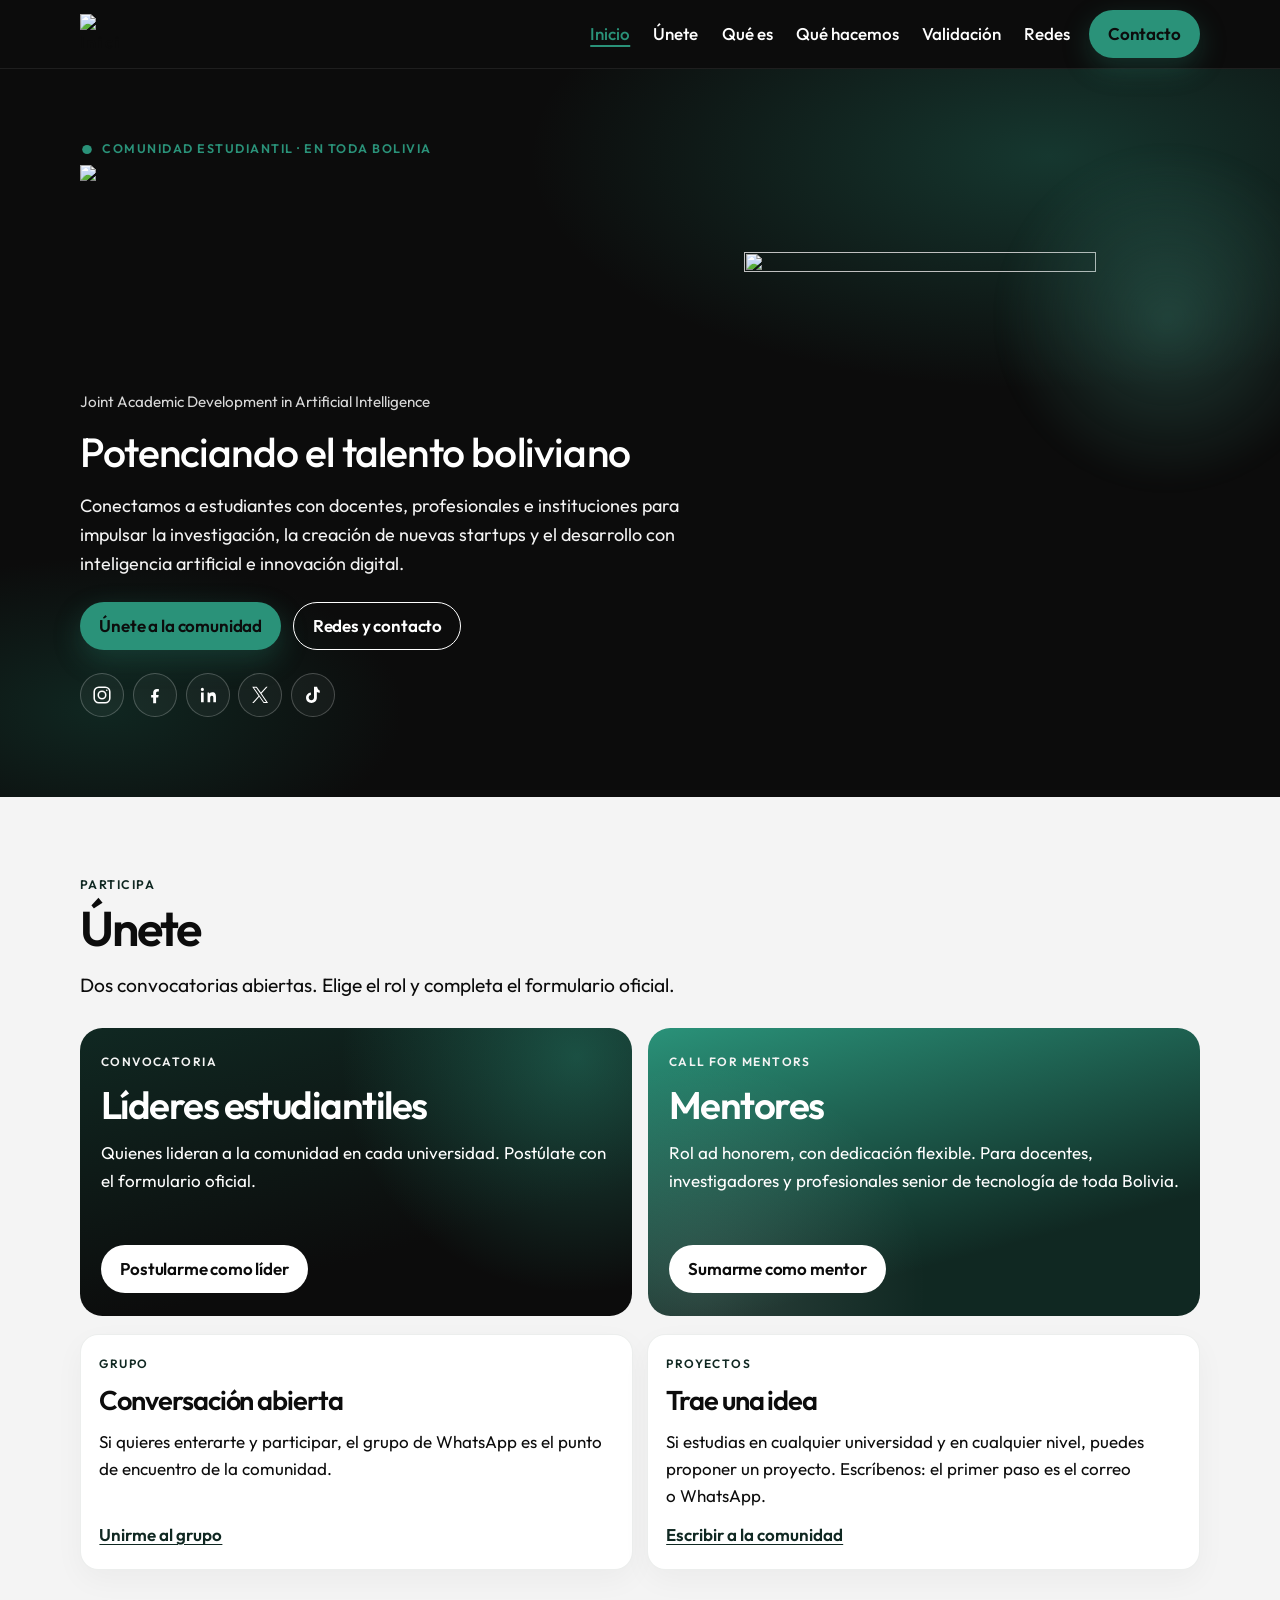
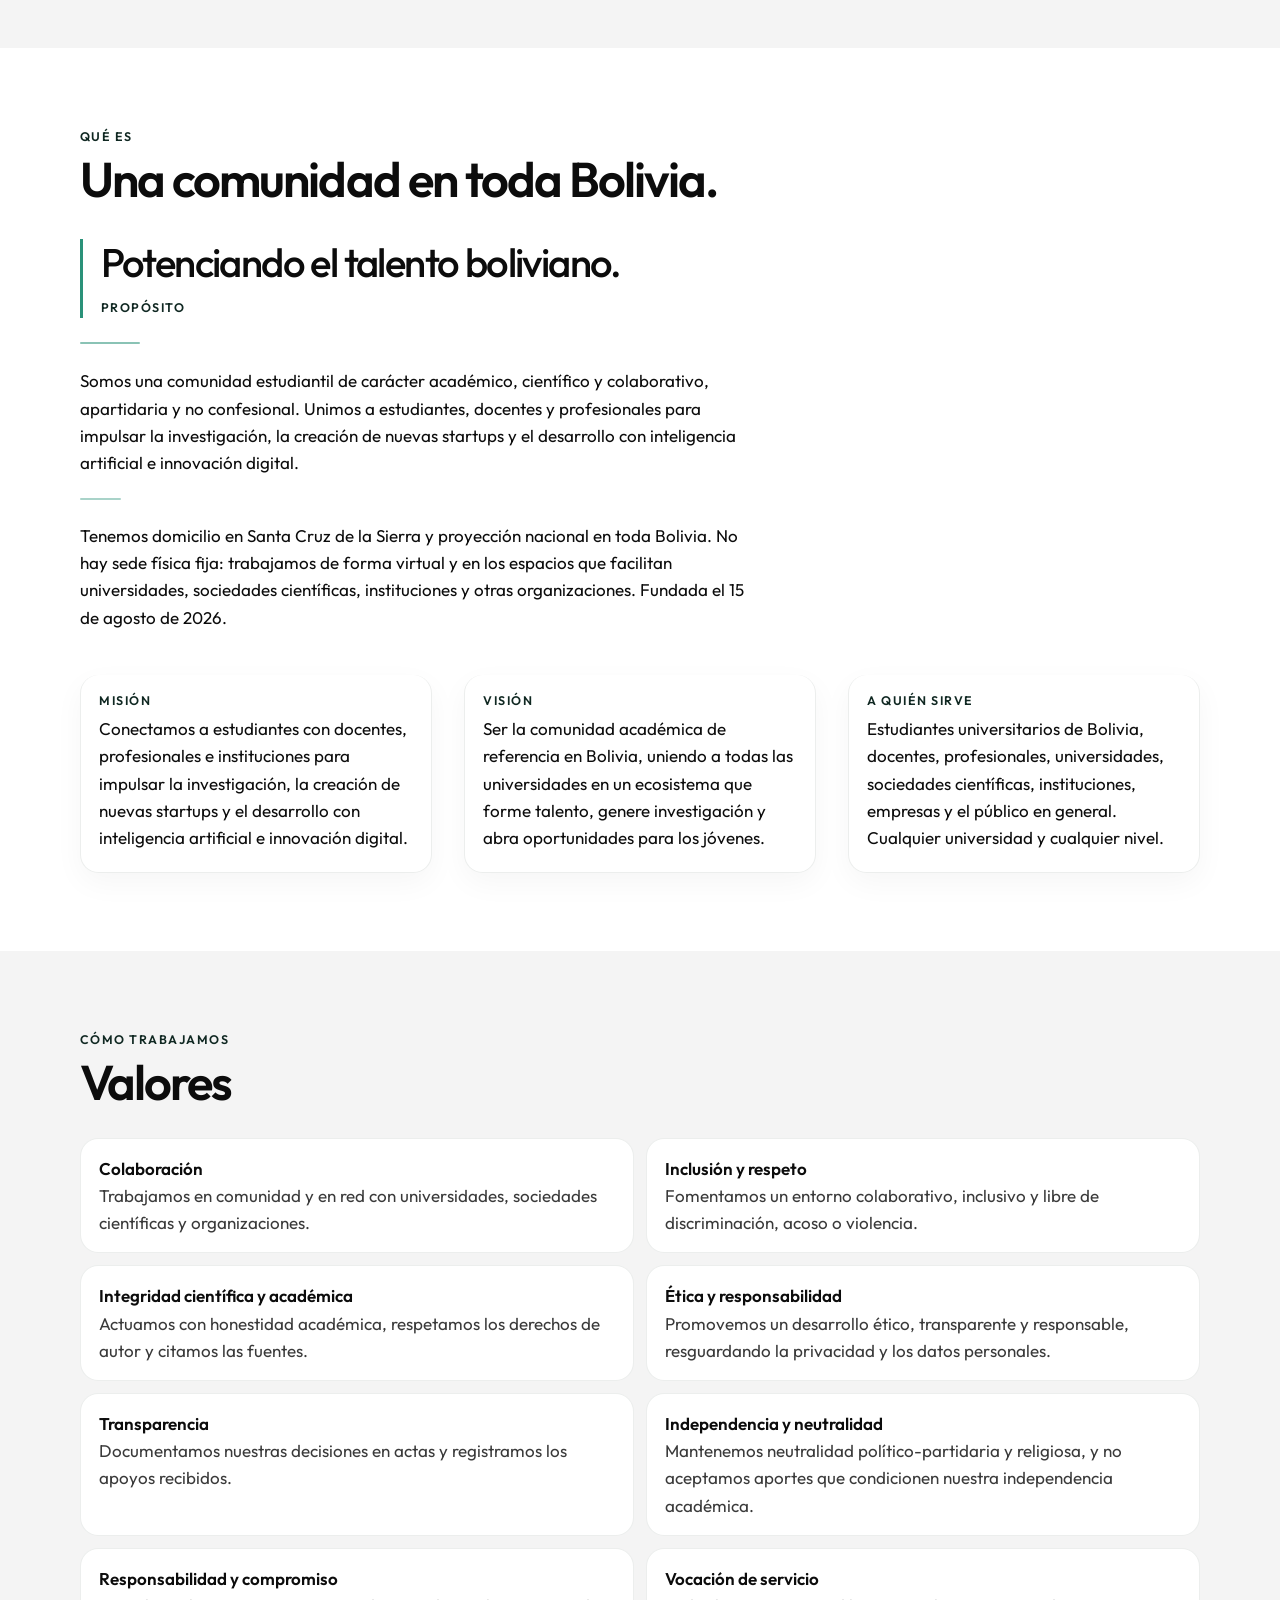
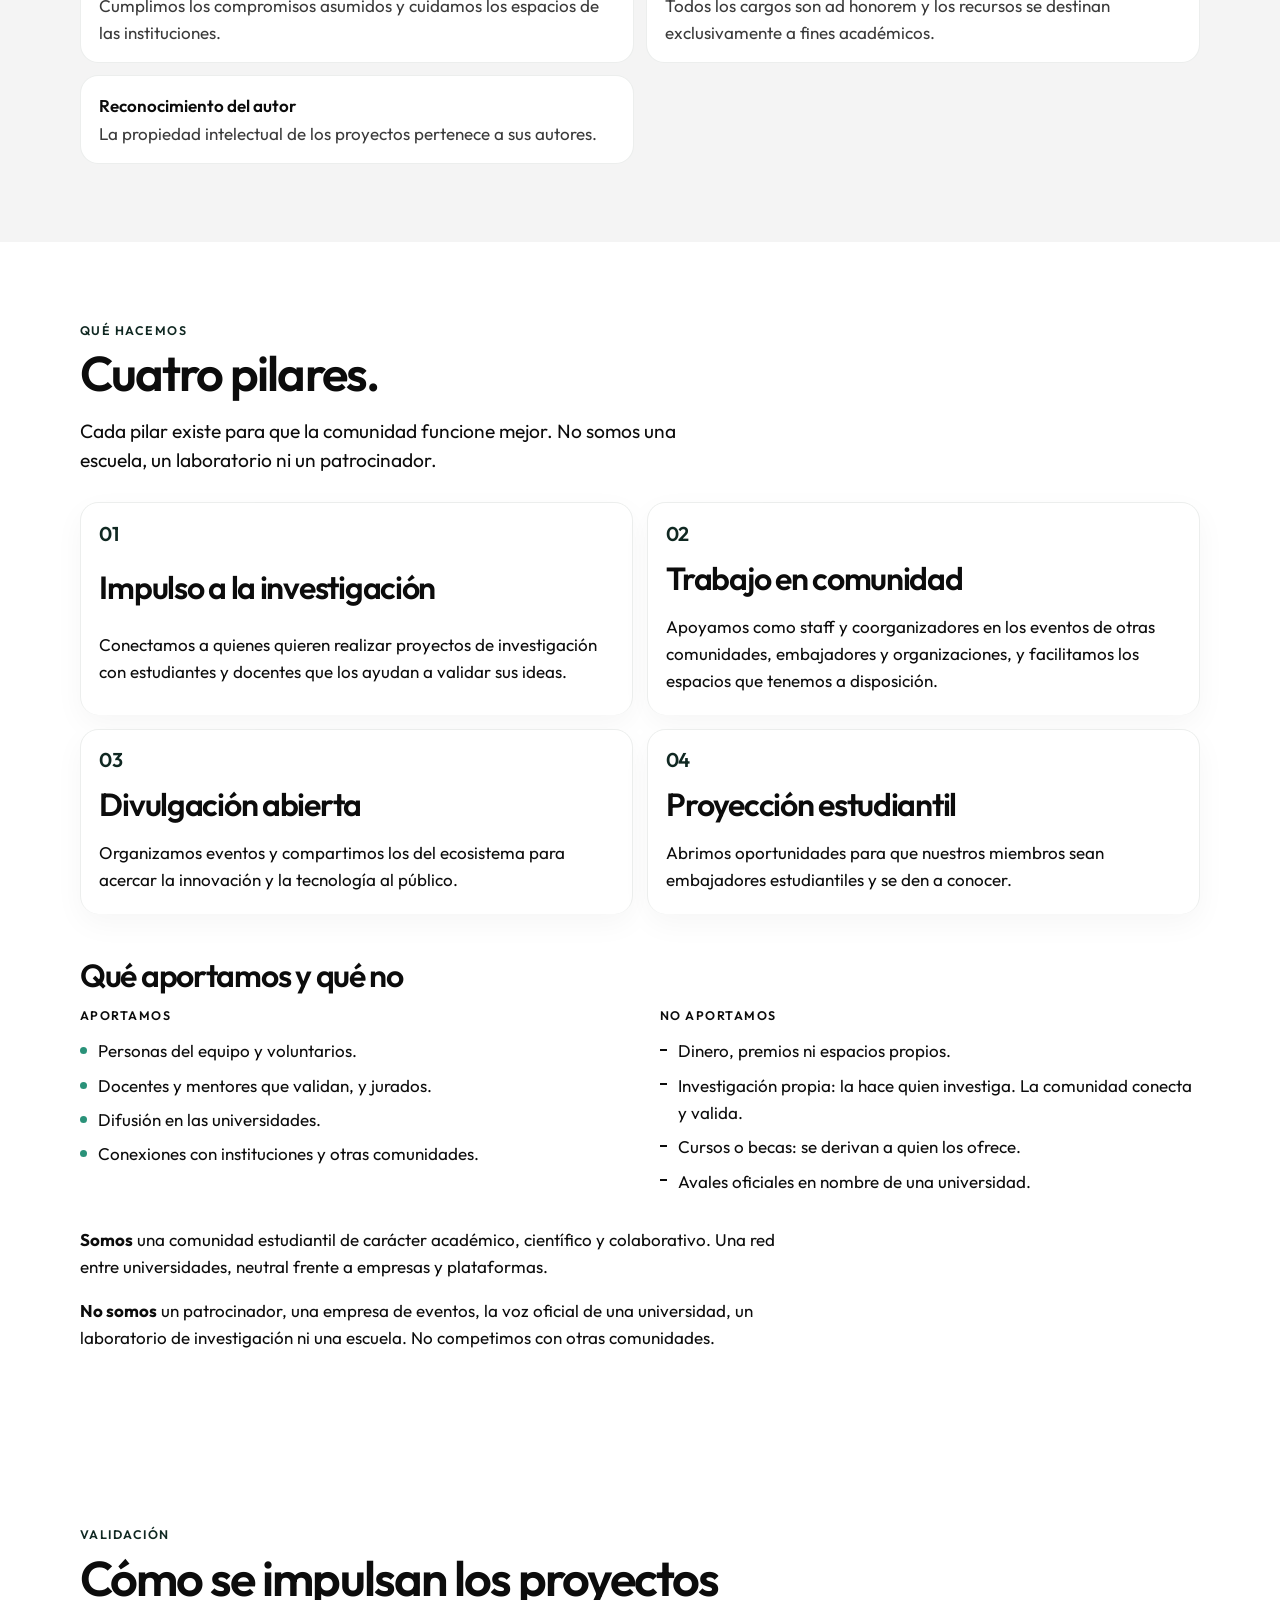
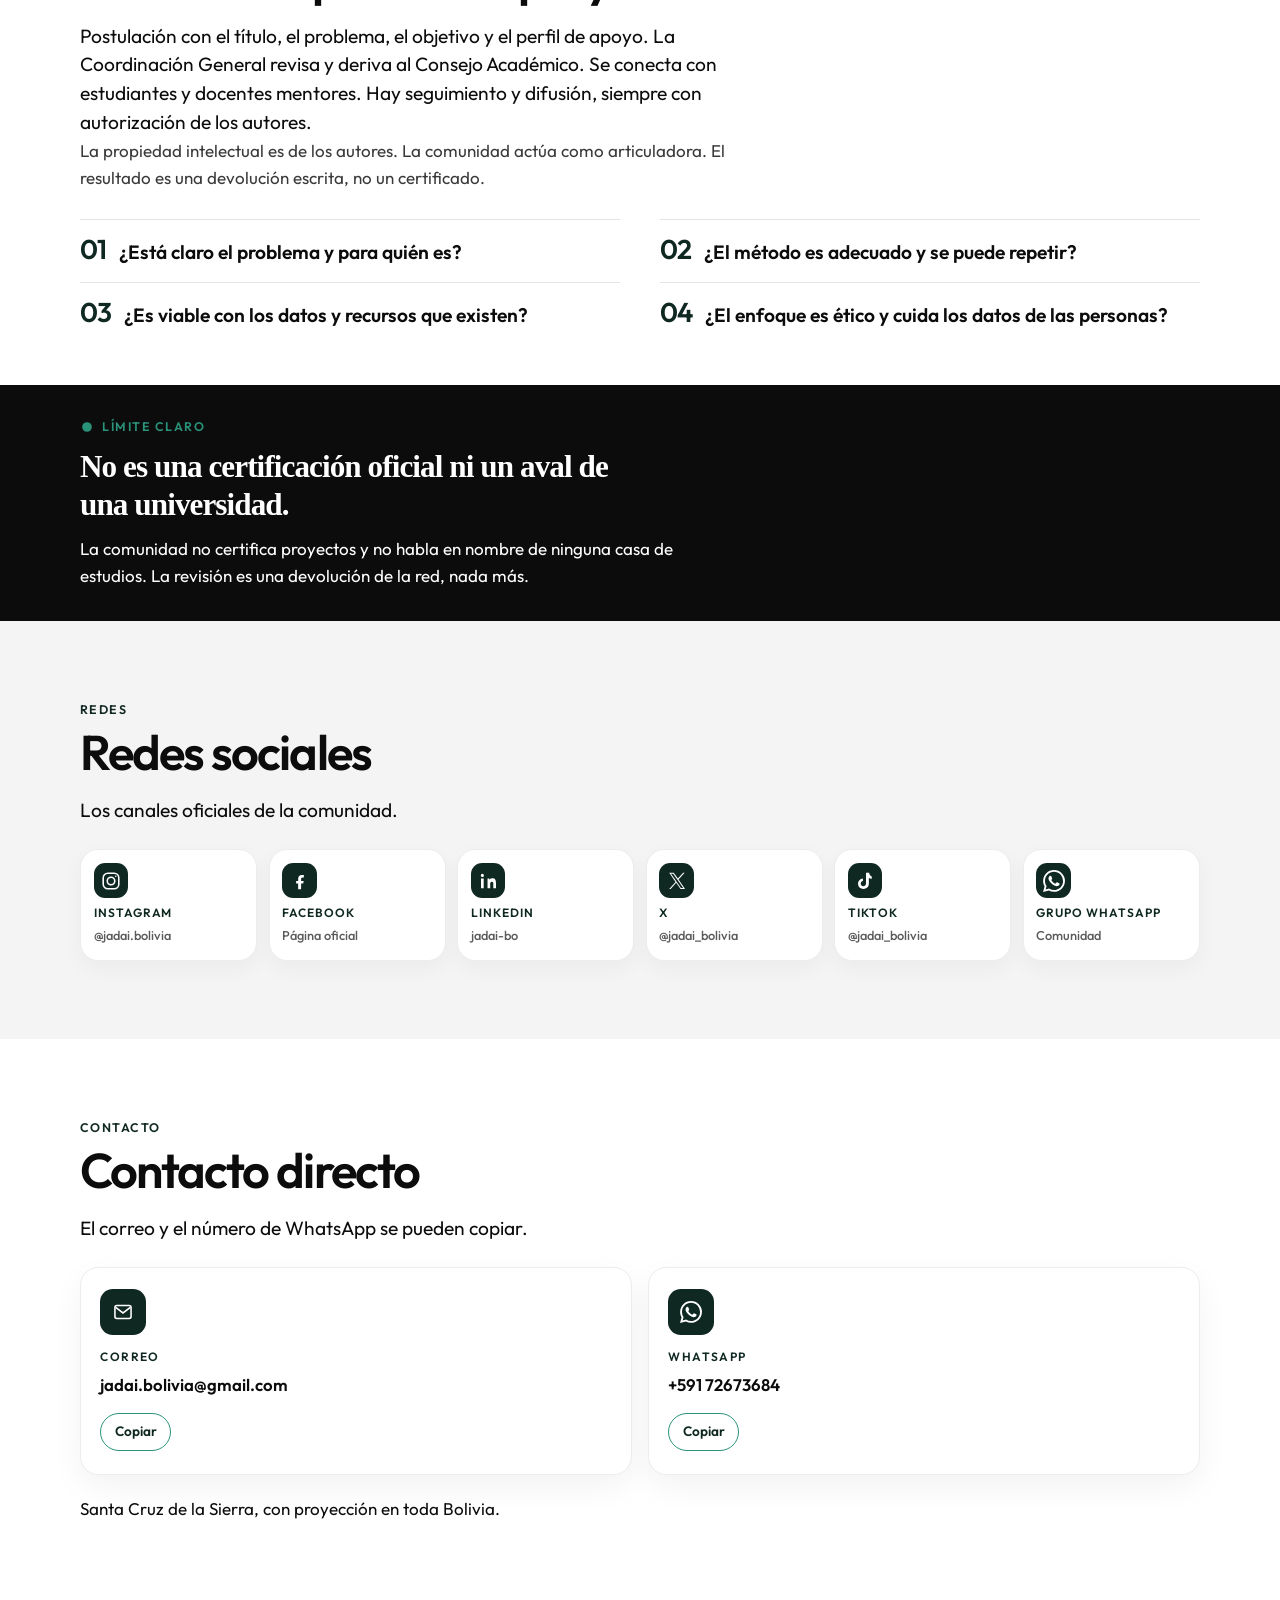
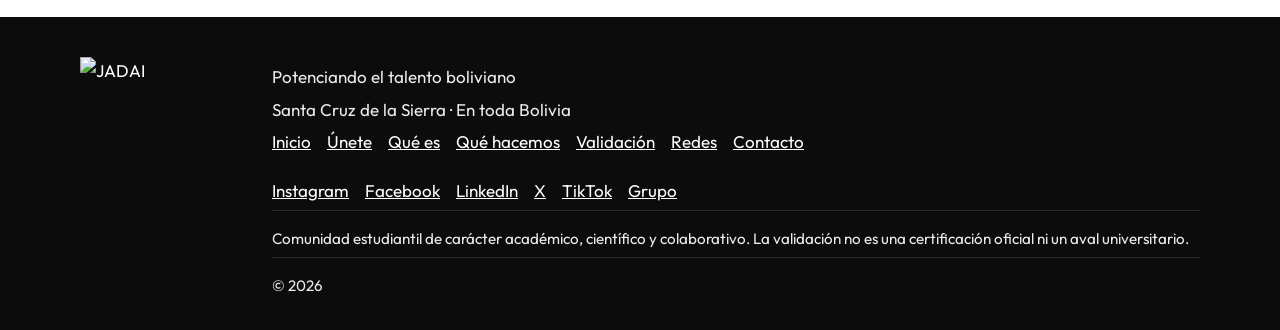
==== commit de689167: "Mover el grupo de WhatsApp a la grilla de redes. Contacto directo queda solo con correo y el número;" ====
--- a/index.html
+++ b/index.html
@@ -370,6 +370,13 @@
               <span class="dock-label">TikTok</span>
               <span class="dock-value">@jadai_bolivia</span>
             </a>
+            <a class="social-tile tilt-card" href="https://chat.whatsapp.com/KNrKSTzLwH68PcHUtKXGtx" target="_blank" rel="noopener noreferrer">
+              <span class="dock-icon" aria-hidden="true">
+                <svg viewBox="0 0 24 24" width="22" height="22" fill="currentColor"><path d="M17.472 14.382c-.297-.149-1.758-.867-2.03-.967-.273-.099-.471-.148-.67.15-.197.297-.767.966-.94 1.164-.173.199-.347.223-.644.075-.297-.15-1.255-.463-2.39-1.475-.883-.788-1.48-1.761-1.653-2.059-.173-.297-.018-.458.13-.606.134-.133.298-.347.446-.52.149-.174.198-.298.298-.497.099-.198.05-.371-.025-.52-.075-.149-.669-1.612-.916-2.207-.242-.579-.487-.5-.669-.51-.173-.008-.371-.01-.57-.01-.198 0-.52.074-.792.372-.272.297-1.04 1.016-1.04 2.479 0 1.462 1.065 2.875 1.213 3.074.149.198 2.096 3.2 5.077 4.487.709.306 1.262.489 1.694.625.712.227 1.36.195 1.871.118.571-.085 1.758-.719 2.006-1.413.248-.694.248-1.289.173-1.413-.074-.124-.272-.198-.57-.347m-5.421 7.403h-.004a9.87 9.87 0 0 1-5.031-1.378l-.361-.214-3.741.982.998-3.648-.235-.374a9.86 9.86 0 0 1-1.51-5.26c.001-5.45 4.436-9.884 9.888-9.884 2.64 0 5.122 1.03 6.988 2.898a9.825 9.825 0 0 1 2.893 6.994c-.003 5.45-4.435 9.884-9.885 9.884m8.413-18.297A11.815 11.815 0 0 0 12.05 0C5.495 0 .16 5.335.157 11.892c0 2.096.547 4.142 1.588 5.945L.057 24l6.305-1.654a11.882 11.882 0 0 0 5.683 1.448h.005c6.554 0 11.89-5.335 11.893-11.893a11.821 11.821 0 0 0-3.48-8.413Z"/></svg>
+              </span>
+              <span class="dock-label">Grupo WhatsApp</span>
+              <span class="dock-value">Comunidad</span>
+            </a>
           </div>
         </div>
       </section>
@@ -378,7 +385,7 @@
         <div class="wrap">
           <p class="kicker">Contacto</p>
           <h2 id="contacto">Contacto directo</h2>
-          <p class="lede">Correo y WhatsApp, juntos. El correo y el número se pueden copiar.</p>
+          <p class="lede">El correo y el número de WhatsApp se pueden copiar.</p>
           <div class="direct-grid">
             <div class="direct-card tilt-card reveal">
               <span class="dock-icon" aria-hidden="true">
@@ -388,22 +395,13 @@
               <a class="dock-value" href="mailto:jadai.bolivia@gmail.com">jadai.bolivia@gmail.com</a>
               <button class="copy-btn" type="button" data-copy="jadai.bolivia@gmail.com" data-ok="Correo copiado" aria-label="Copiar correo">Copiar</button>
             </div>
-            <div class="whatsapp-direct">
-              <div class="direct-card tilt-card reveal">
-                <span class="dock-icon" aria-hidden="true">
-                  <svg viewBox="0 0 24 24" width="22" height="22" fill="currentColor"><path d="M17.472 14.382c-.297-.149-1.758-.867-2.03-.967-.273-.099-.471-.148-.67.15-.197.297-.767.966-.94 1.164-.173.199-.347.223-.644.075-.297-.15-1.255-.463-2.39-1.475-.883-.788-1.48-1.761-1.653-2.059-.173-.297-.018-.458.13-.606.134-.133.298-.347.446-.52.149-.174.198-.298.298-.497.099-.198.05-.371-.025-.52-.075-.149-.669-1.612-.916-2.207-.242-.579-.487-.5-.669-.51-.173-.008-.371-.01-.57-.01-.198 0-.52.074-.792.372-.272.297-1.04 1.016-1.04 2.479 0 1.462 1.065 2.875 1.213 3.074.149.198 2.096 3.2 5.077 4.487.709.306 1.262.489 1.694.625.712.227 1.36.195 1.871.118.571-.085 1.758-.719 2.006-1.413.248-.694.248-1.289.173-1.413-.074-.124-.272-.198-.57-.347m-5.421 7.403h-.004a9.87 9.87 0 0 1-5.031-1.378l-.361-.214-3.741.982.998-3.648-.235-.374a9.86 9.86 0 0 1-1.51-5.26c.001-5.45 4.436-9.884 9.888-9.884 2.64 0 5.122 1.03 6.988 2.898a9.825 9.825 0 0 1 2.893 6.994c-.003 5.45-4.435 9.884-9.885 9.884m8.413-18.297A11.815 11.815 0 0 0 12.05 0C5.495 0 .16 5.335.157 11.892c0 2.096.547 4.142 1.588 5.945L.057 24l6.305-1.654a11.882 11.882 0 0 0 5.683 1.448h.005c6.554 0 11.89-5.335 11.893-11.893a11.821 11.821 0 0 0-3.48-8.413Z"/></svg>
-                </span>
-                <span class="dock-label">WhatsApp</span>
-                <a class="dock-value" href="https://wa.me/59172673684" target="_blank" rel="noopener noreferrer">+591 72673684</a>
-                <button class="copy-btn" type="button" data-copy="+591 72673684" data-ok="Número copiado" aria-label="Copiar teléfono">Copiar</button>
-              </div>
-              <a class="direct-card tilt-card reveal" href="https://chat.whatsapp.com/KNrKSTzLwH68PcHUtKXGtx" target="_blank" rel="noopener noreferrer">
-                <span class="dock-icon" aria-hidden="true">
-                  <svg viewBox="0 0 24 24" width="22" height="22" fill="currentColor"><path d="M17.472 14.382c-.297-.149-1.758-.867-2.03-.967-.273-.099-.471-.148-.67.15-.197.297-.767.966-.94 1.164-.173.199-.347.223-.644.075-.297-.15-1.255-.463-2.39-1.475-.883-.788-1.48-1.761-1.653-2.059-.173-.297-.018-.458.13-.606.134-.133.298-.347.446-.52.149-.174.198-.298.298-.497.099-.198.05-.371-.025-.52-.075-.149-.669-1.612-.916-2.207-.242-.579-.487-.5-.669-.51-.173-.008-.371-.01-.57-.01-.198 0-.52.074-.792.372-.272.297-1.04 1.016-1.04 2.479 0 1.462 1.065 2.875 1.213 3.074.149.198 2.096 3.2 5.077 4.487.709.306 1.262.489 1.694.625.712.227 1.36.195 1.871.118.571-.085 1.758-.719 2.006-1.413.248-.694.248-1.289.173-1.413-.074-.124-.272-.198-.57-.347m-5.421 7.403h-.004a9.87 9.87 0 0 1-5.031-1.378l-.361-.214-3.741.982.998-3.648-.235-.374a9.86 9.86 0 0 1-1.51-5.26c.001-5.45 4.436-9.884 9.888-9.884 2.64 0 5.122 1.03 6.988 2.898a9.825 9.825 0 0 1 2.893 6.994c-.003 5.45-4.435 9.884-9.885 9.884m8.413-18.297A11.815 11.815 0 0 0 12.05 0C5.495 0 .16 5.335.157 11.892c0 2.096.547 4.142 1.588 5.945L.057 24l6.305-1.654a11.882 11.882 0 0 0 5.683 1.448h.005c6.554 0 11.89-5.335 11.893-11.893a11.821 11.821 0 0 0-3.48-8.413Z"/></svg>
-                </span>
-                <span class="dock-label">Grupo de WhatsApp</span>
-                <span class="dock-value">Entra a la conversación de la comunidad</span>
-              </a>
+            <div class="direct-card tilt-card reveal">
+              <span class="dock-icon" aria-hidden="true">
+                <svg viewBox="0 0 24 24" width="22" height="22" fill="currentColor"><path d="M17.472 14.382c-.297-.149-1.758-.867-2.03-.967-.273-.099-.471-.148-.67.15-.197.297-.767.966-.94 1.164-.173.199-.347.223-.644.075-.297-.15-1.255-.463-2.39-1.475-.883-.788-1.48-1.761-1.653-2.059-.173-.297-.018-.458.13-.606.134-.133.298-.347.446-.52.149-.174.198-.298.298-.497.099-.198.05-.371-.025-.52-.075-.149-.669-1.612-.916-2.207-.242-.579-.487-.5-.669-.51-.173-.008-.371-.01-.57-.01-.198 0-.52.074-.792.372-.272.297-1.04 1.016-1.04 2.479 0 1.462 1.065 2.875 1.213 3.074.149.198 2.096 3.2 5.077 4.487.709.306 1.262.489 1.694.625.712.227 1.36.195 1.871.118.571-.085 1.758-.719 2.006-1.413.248-.694.248-1.289.173-1.413-.074-.124-.272-.198-.57-.347m-5.421 7.403h-.004a9.87 9.87 0 0 1-5.031-1.378l-.361-.214-3.741.982.998-3.648-.235-.374a9.86 9.86 0 0 1-1.51-5.26c.001-5.45 4.436-9.884 9.888-9.884 2.64 0 5.122 1.03 6.988 2.898a9.825 9.825 0 0 1 2.893 6.994c-.003 5.45-4.435 9.884-9.885 9.884m8.413-18.297A11.815 11.815 0 0 0 12.05 0C5.495 0 .16 5.335.157 11.892c0 2.096.547 4.142 1.588 5.945L.057 24l6.305-1.654a11.882 11.882 0 0 0 5.683 1.448h.005c6.554 0 11.89-5.335 11.893-11.893a11.821 11.821 0 0 0-3.48-8.413Z"/></svg>
+              </span>
+              <span class="dock-label">WhatsApp</span>
+              <a class="dock-value" href="https://wa.me/59172673684" target="_blank" rel="noopener noreferrer">+591 72673684</a>
+              <button class="copy-btn" type="button" data-copy="+591 72673684" data-ok="Número copiado" aria-label="Copiar teléfono">Copiar</button>
             </div>
           </div>
           <p class="stage">Santa Cruz de la Sierra, con proyección en toda Bolivia.</p>
--- a/css/styles.css
+++ b/css/styles.css
@@ -1916,6 +1916,11 @@
   border-radius: 0.7rem;
 }
 
+.social-tile .dock-label {
+  letter-spacing: 0.08em;
+  overflow-wrap: anywhere;
+}
+
 .social-tile .dock-value {
   font-size: 0.8rem;
   font-weight: 500;
@@ -1930,6 +1935,12 @@
   display: grid;
   gap: 1rem;
   margin-top: 1.5rem;
+}
+
+@media (min-width: 640px) {
+  .direct-grid {
+    grid-template-columns: 1fr 1fr;
+  }
 }
 
 .direct-card {
@@ -1963,11 +1974,6 @@
   color: var(--green-dark);
 }
 
-.whatsapp-direct {
-  display: grid;
-  gap: 1rem;
-}
-
 .hub .tilt-card {
   transition: transform 0.22s ease, box-shadow 0.22s ease, border-color 0.22s ease;
 }
@@ -2318,8 +2324,7 @@
 
   .dock-grid,
   .roles-grid,
-  .contact-list,
-  .whatsapp-direct {
+  .contact-list {
     grid-template-columns: 1fr 1fr;
   }
 }
@@ -2370,16 +2375,11 @@
 @media (min-width: 860px) {
   .social-grid,
   .social-tiles {
-    grid-template-columns: repeat(5, 1fr);
+    grid-template-columns: repeat(3, 1fr);
   }
 
   .dock-grid {
     grid-template-columns: repeat(3, 1fr);
-  }
-
-  .direct-grid {
-    grid-template-columns: minmax(0, 0.9fr) minmax(0, 1.2fr);
-    align-items: stretch;
   }
 
   .roles-grid {
@@ -2434,6 +2434,10 @@
 @media (min-width: 1100px) {
   .hub .pillars {
     grid-template-columns: 1fr 1fr;
+  }
+
+  .social-tiles {
+    grid-template-columns: repeat(6, 1fr);
   }
 }
 
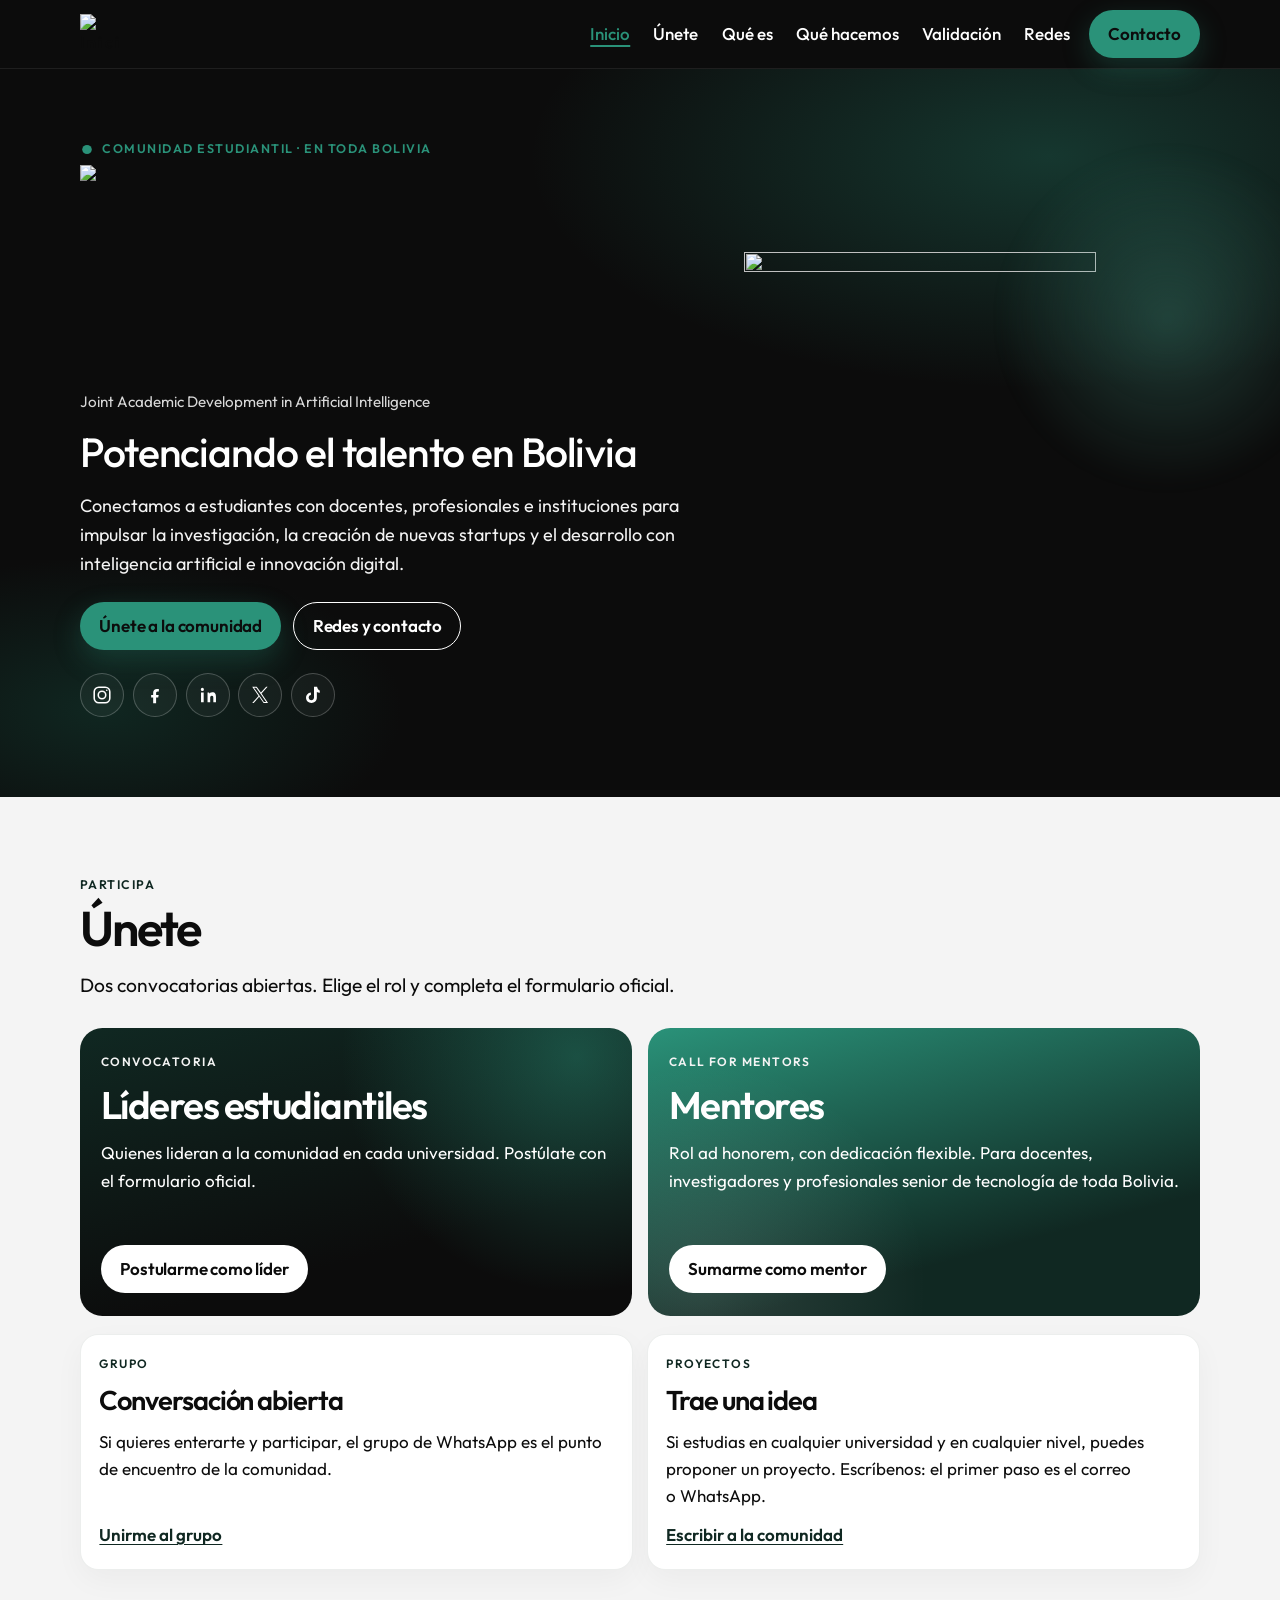
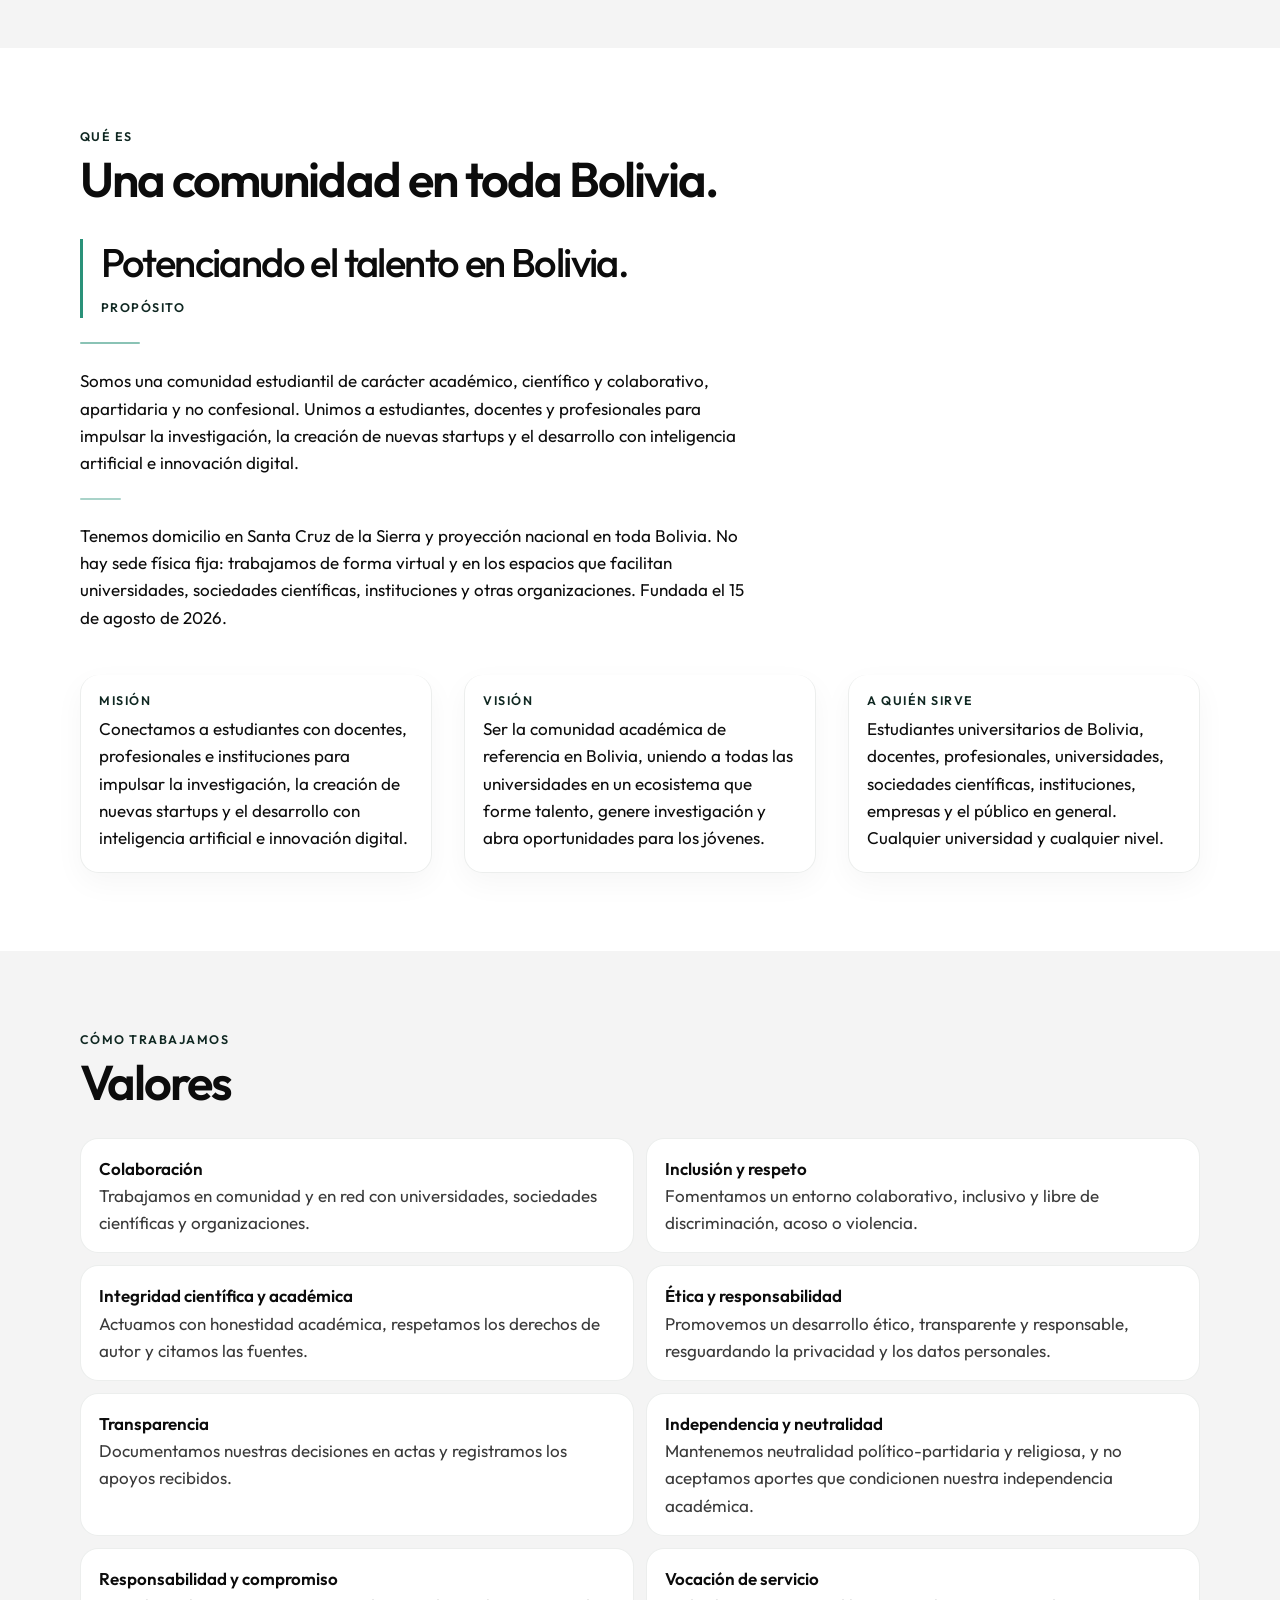
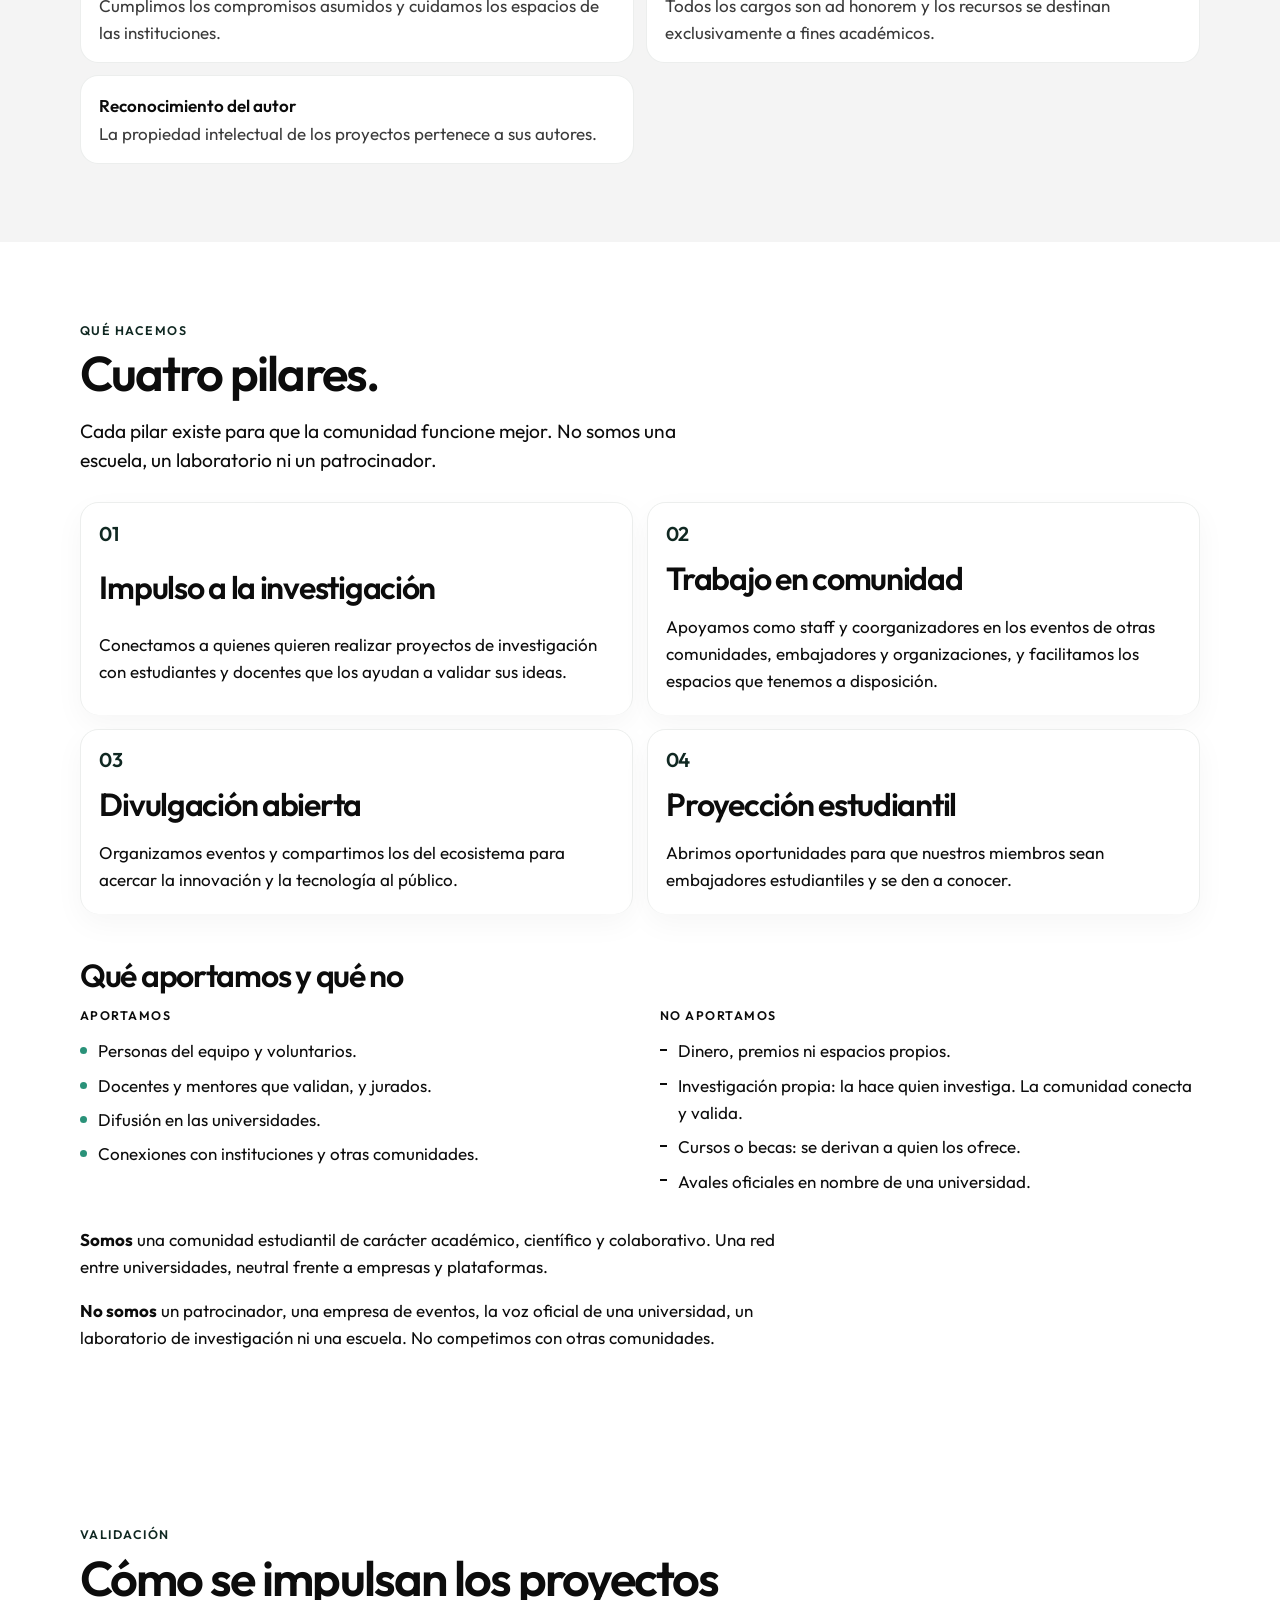
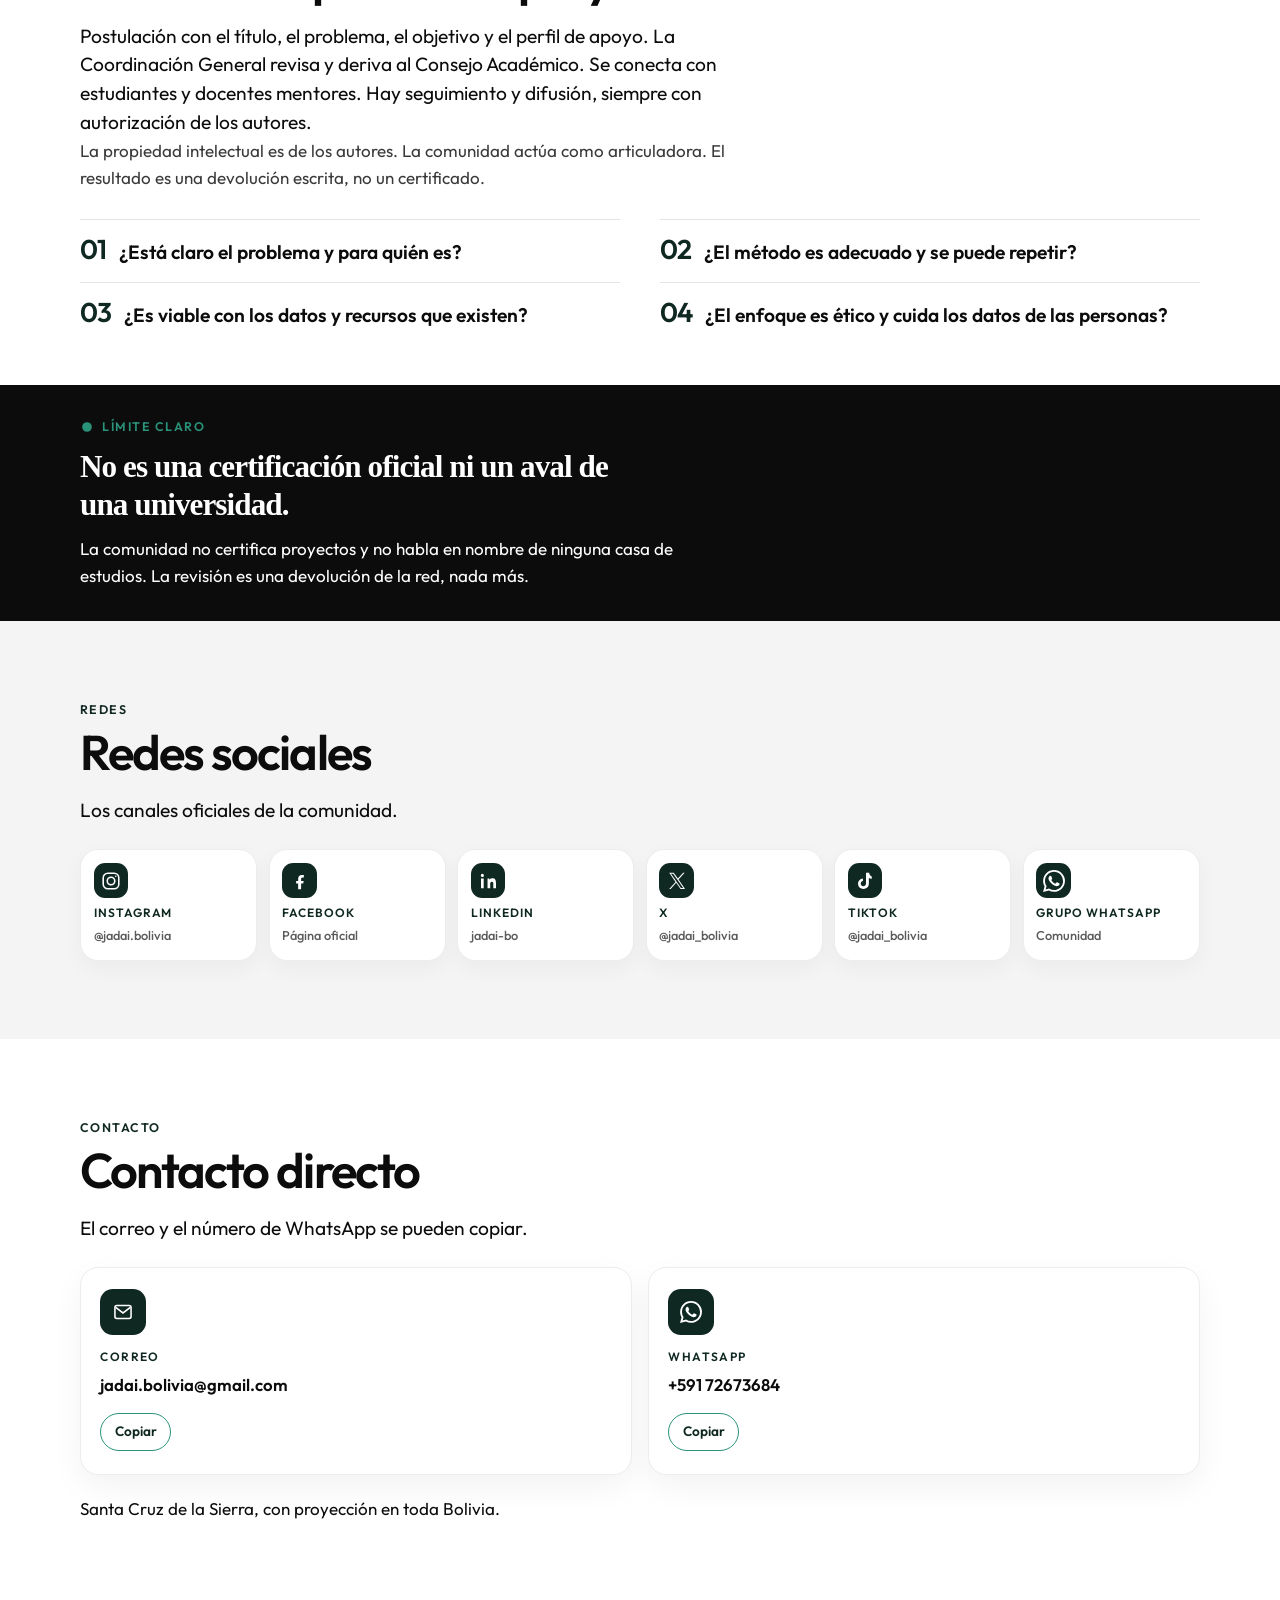
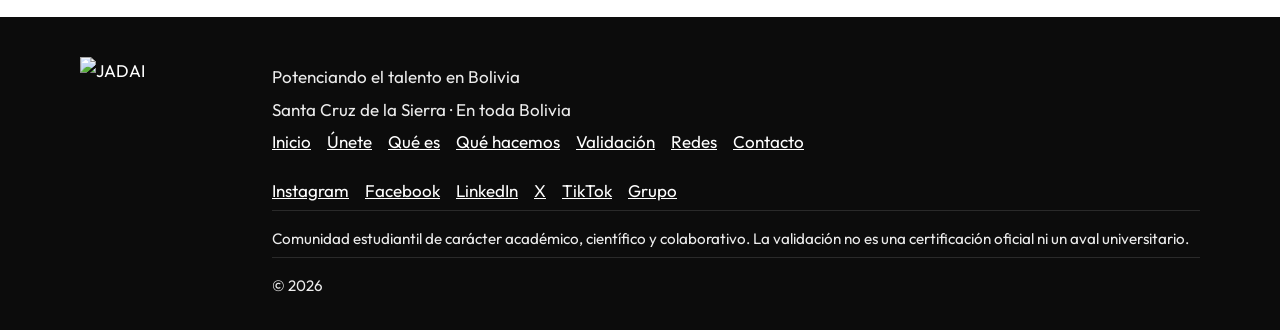
==== commit b5a455c0: "Cambiar el titular a «Potenciando el talento en Bolivia». La frase pública del sitio pasa de «Potenc" ====
--- a/index.html
+++ b/index.html
@@ -5,23 +5,23 @@
     <meta name="viewport" content="width=device-width, initial-scale=1">
     <meta name="color-scheme" content="dark light">
     <meta name="theme-color" content="#0C0C0C">
-    <title>Potenciando el talento boliviano</title>
+    <title>Potenciando el talento en Bolivia</title>
     <meta name="description" content="Comunidad estudiantil de carácter académico, científico y colaborativo en toda Bolivia. Conectamos a estudiantes con docentes, profesionales e instituciones para impulsar la investigación, la creación de nuevas startups y el desarrollo con inteligencia artificial e innovación digital.">
     <meta name="robots" content="index, follow">
     <link rel="canonical" href="https://vegamorenomiguelangel1-pixel.github.io/JADAI-/">
     <meta property="og:type" content="website">
     <meta property="og:locale" content="es_BO">
     <meta property="og:site_name" content="JADAI">
-    <meta property="og:title" content="Potenciando el talento boliviano">
+    <meta property="og:title" content="Potenciando el talento en Bolivia">
     <meta property="og:description" content="Comunidad estudiantil en toda Bolivia. Conectamos a estudiantes con docentes, profesionales e instituciones para impulsar la investigación, la creación de nuevas startups y el desarrollo con inteligencia artificial e innovación digital.">
     <meta property="og:url" content="https://vegamorenomiguelangel1-pixel.github.io/JADAI-/">
     <meta property="og:image" content="https://vegamorenomiguelangel1-pixel.github.io/JADAI-/assets/og.png">
     <meta property="og:image:width" content="1200">
     <meta property="og:image:height" content="630">
-    <meta property="og:image:alt" content="Marca: un círculo con un triángulo, dos puntos en la base y un punto verde en la cima. Potenciando el talento boliviano.">
+    <meta property="og:image:alt" content="Marca: un círculo con un triángulo, dos puntos en la base y un punto verde en la cima. Potenciando el talento en Bolivia.">
     <meta name="twitter:card" content="summary_large_image">
     <meta name="twitter:site" content="@jadai_bolivia">
-    <meta name="twitter:title" content="Potenciando el talento boliviano">
+    <meta name="twitter:title" content="Potenciando el talento en Bolivia">
     <meta name="twitter:description" content="Comunidad estudiantil en toda Bolivia. Conectamos a estudiantes con docentes, profesionales e instituciones para impulsar la investigación, la creación de nuevas startups y el desarrollo con inteligencia artificial e innovación digital.">
     <meta name="twitter:image" content="https://vegamorenomiguelangel1-pixel.github.io/JADAI-/assets/og.png">
     <link rel="icon" href="favicon.ico" sizes="any">
@@ -81,7 +81,7 @@
               >
             </h1>
             <p class="expansion">Joint Academic Development in Artificial Intelligence</p>
-            <p class="tagline">Potenciando el talento boliviano</p>
+            <p class="tagline">Potenciando el talento en Bolivia</p>
             <p class="lead">Conectamos a estudiantes con docentes, profesionales e instituciones para impulsar la investigación, la creación de nuevas startups y el desarrollo con inteligencia artificial e innovación digital.</p>
             <div class="hero-actions">
               <a class="btn btn-primary" href="#unete">Únete a la comunidad</a>
@@ -162,7 +162,7 @@
           <p class="kicker">Qué es</p>
           <h2 id="que-es-titulo">Una comunidad en toda Bolivia.</h2>
           <blockquote class="purpose">
-            <p>Potenciando el talento boliviano.</p>
+            <p>Potenciando el talento en Bolivia.</p>
             <footer>Propósito</footer>
           </blockquote>
           <hr class="text-rule" aria-hidden="true">
@@ -415,7 +415,7 @@
       <div class="wrap footer-grid">
         <img class="footer-logo" src="assets/logo-con-texto-sobre-negro.svg" width="160" height="160" alt="JADAI">
         <div>
-          <p>Potenciando el talento boliviano</p>
+          <p>Potenciando el talento en Bolivia</p>
           <p>Santa Cruz de la Sierra · En toda Bolivia</p>
           <ul class="footer-nav">
             <li><a href="#inicio">Inicio</a></li>
